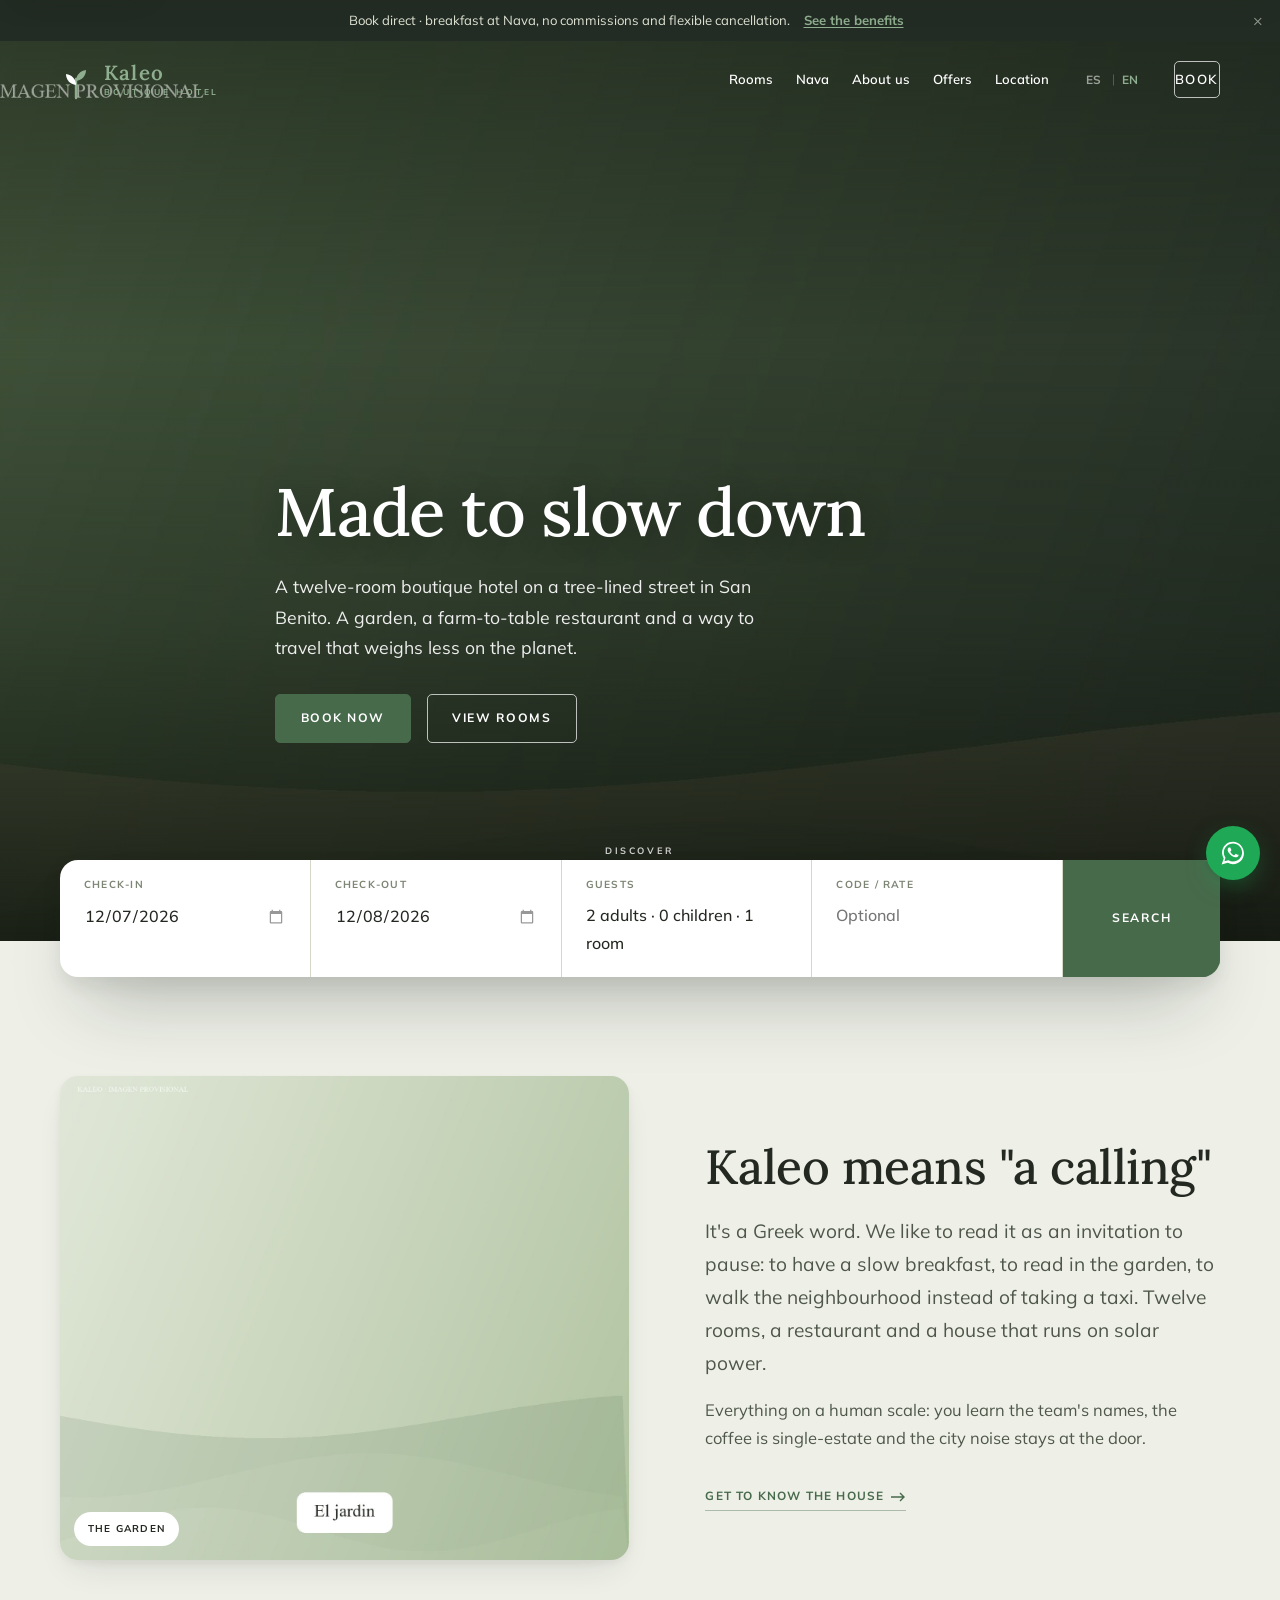
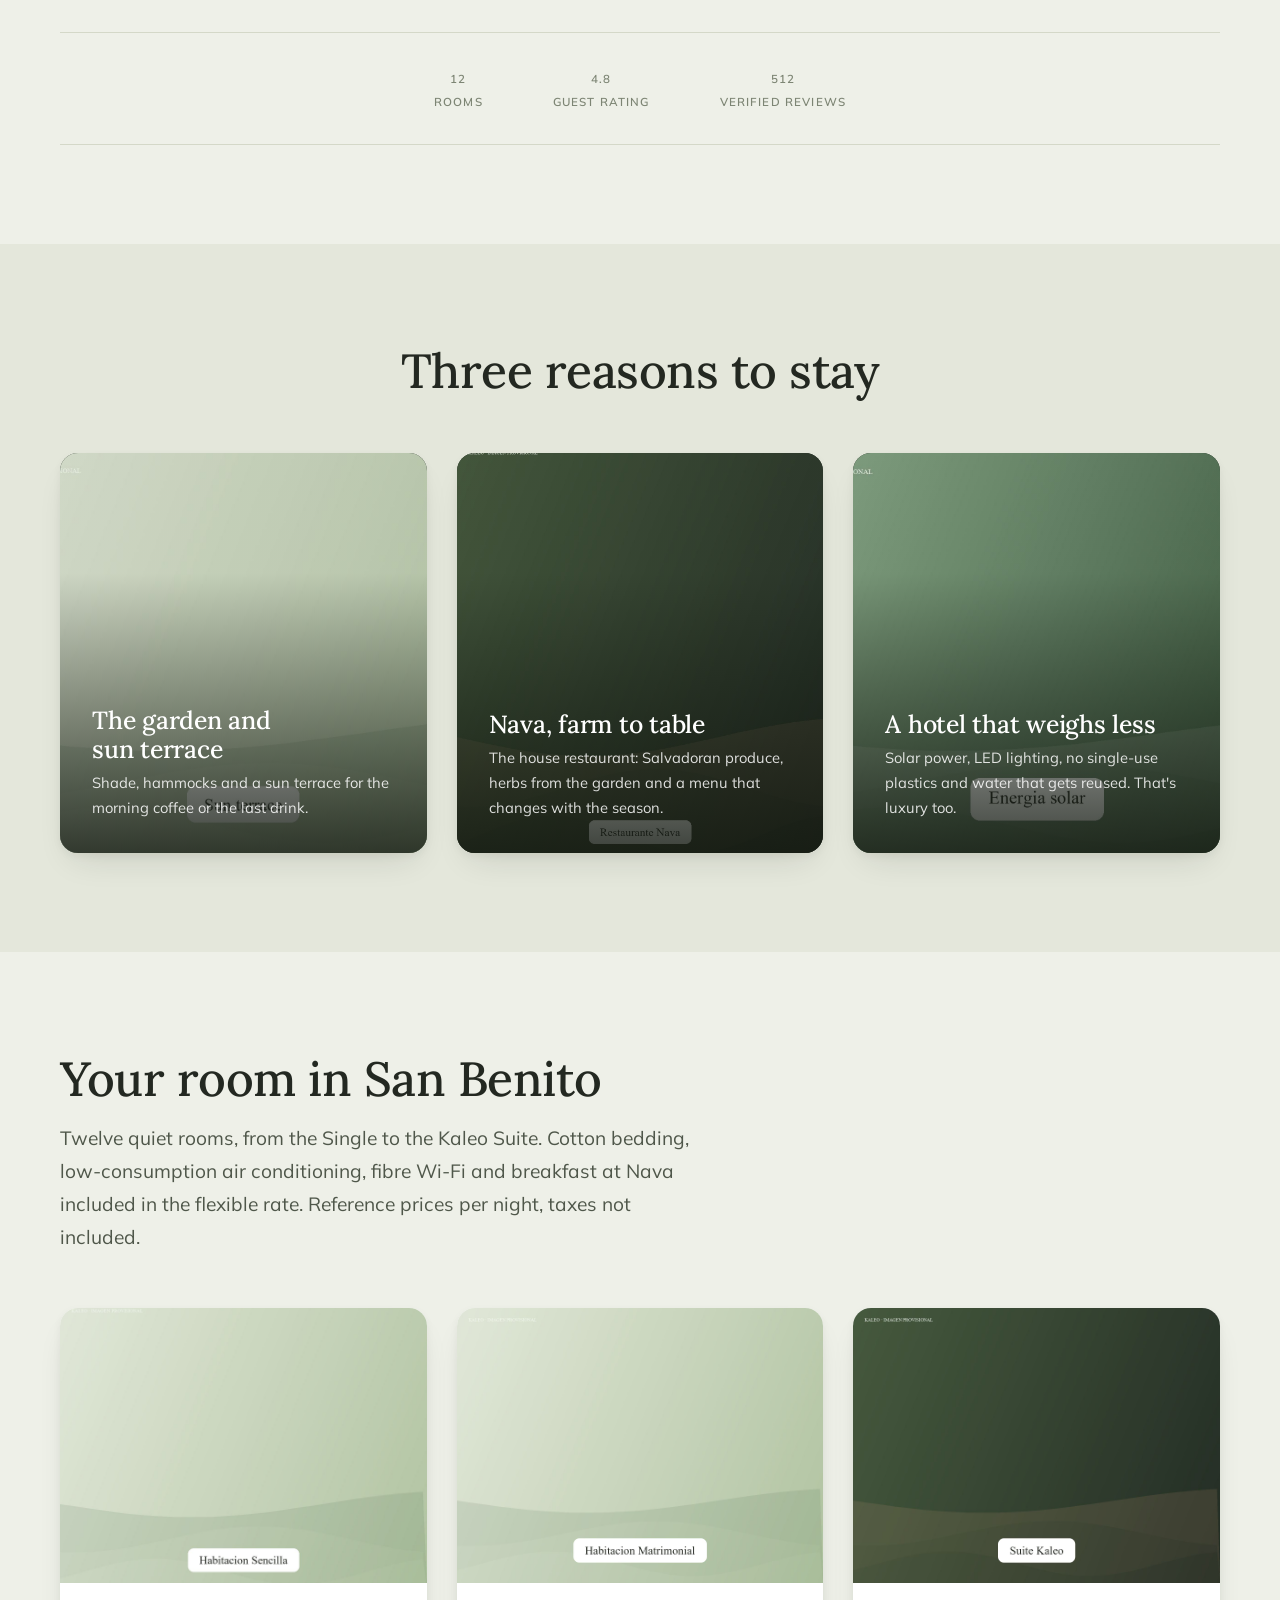
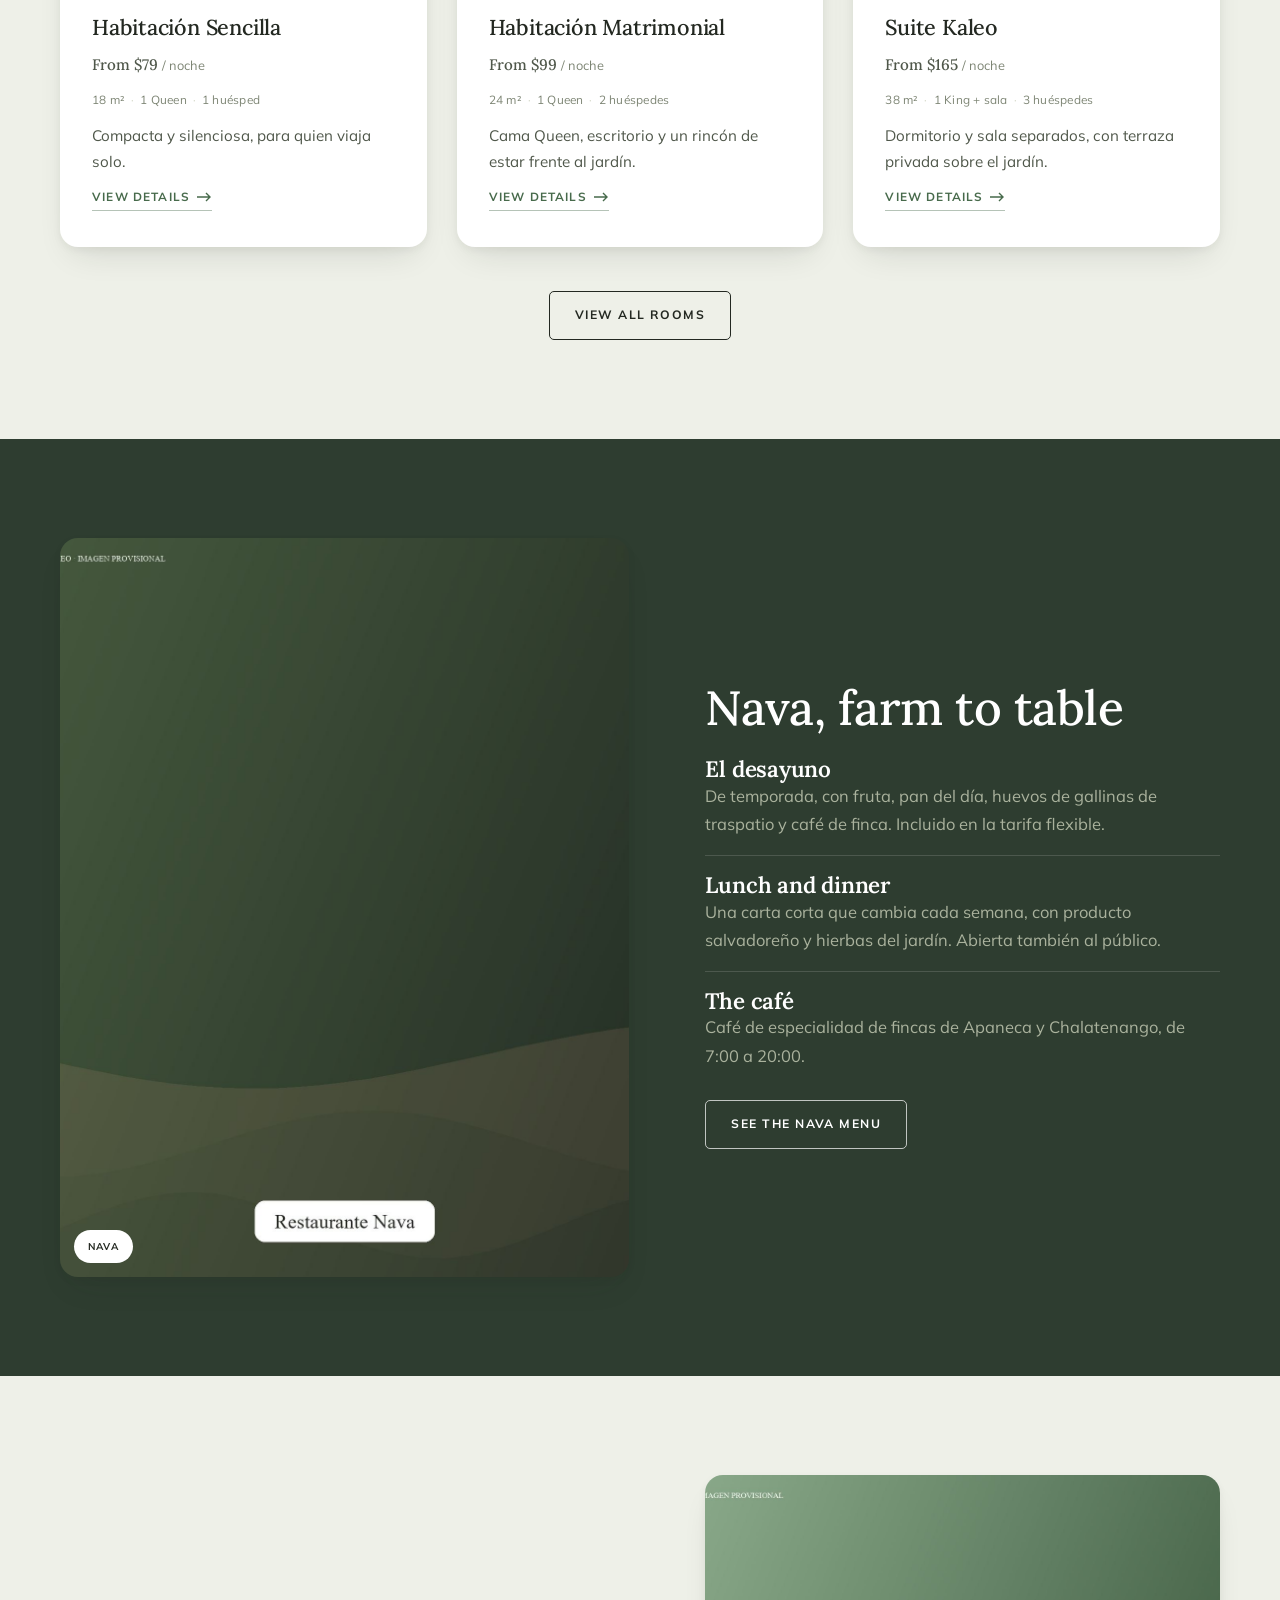
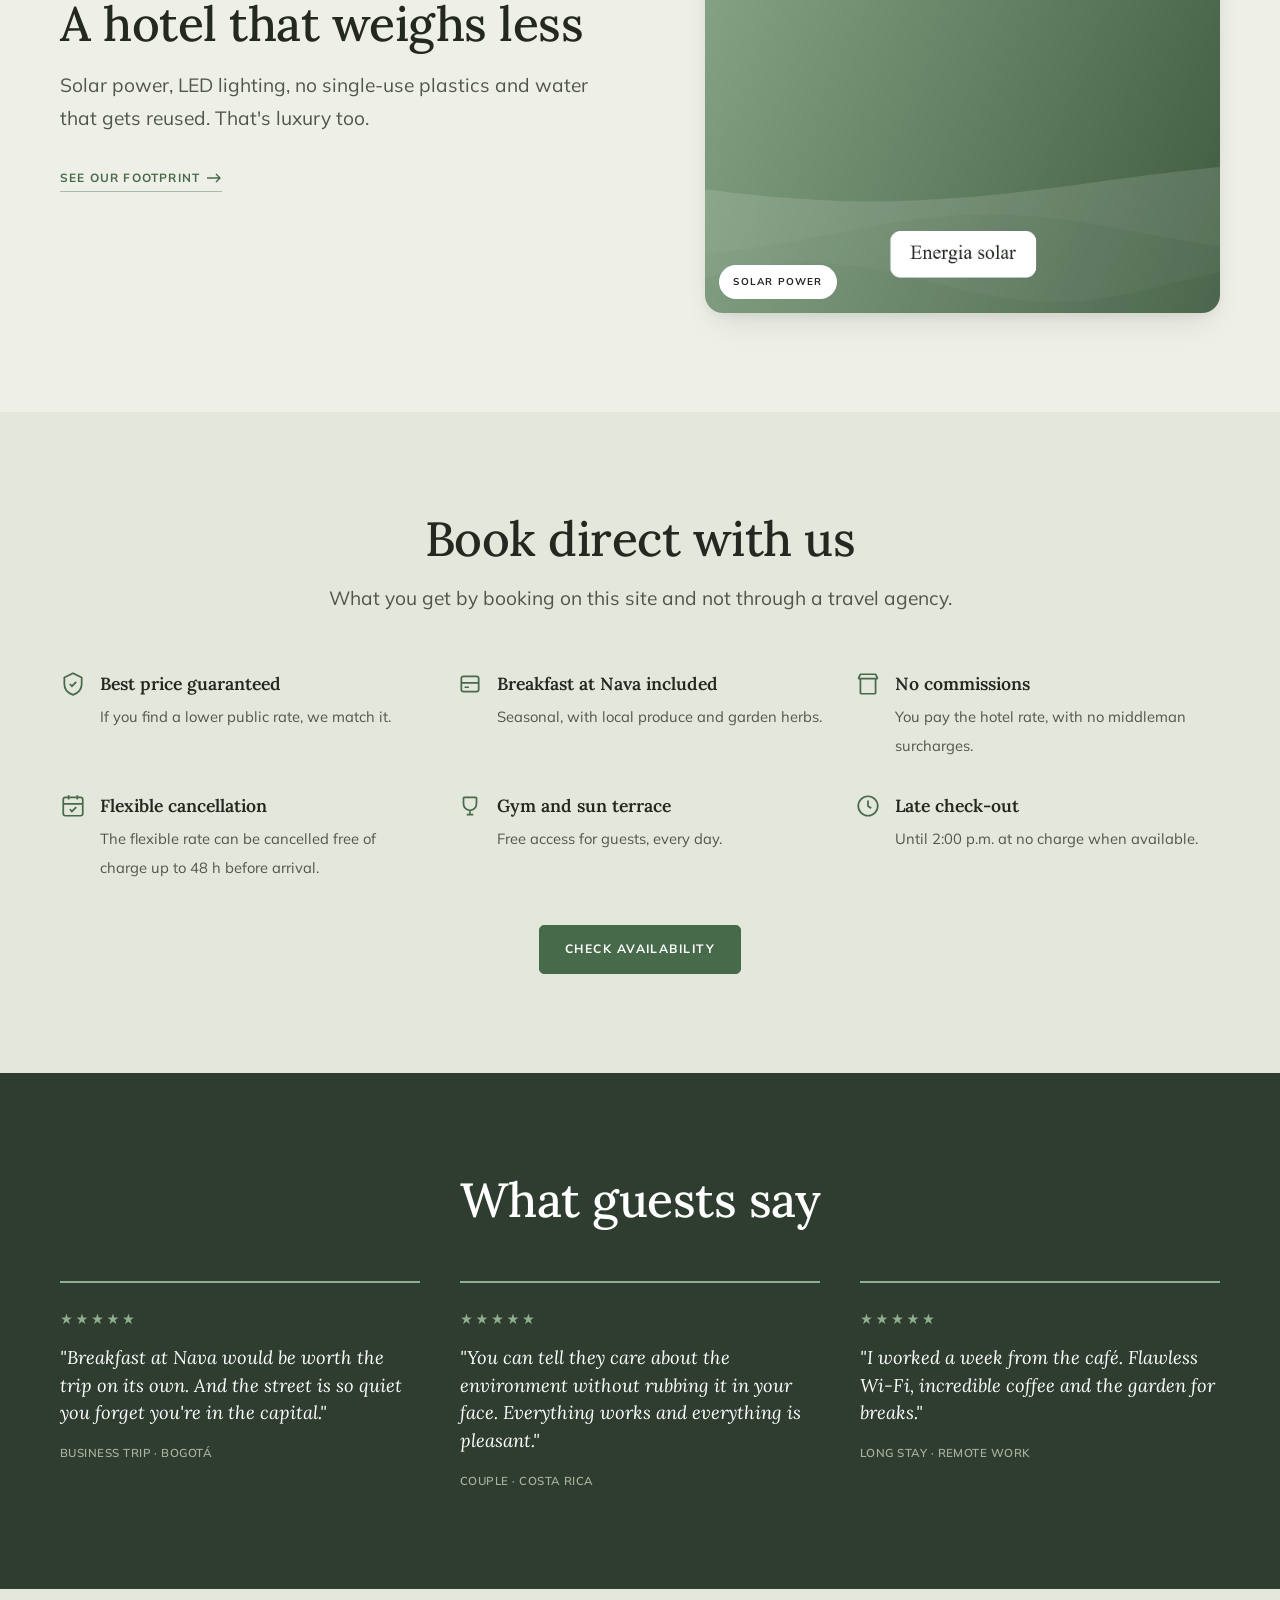
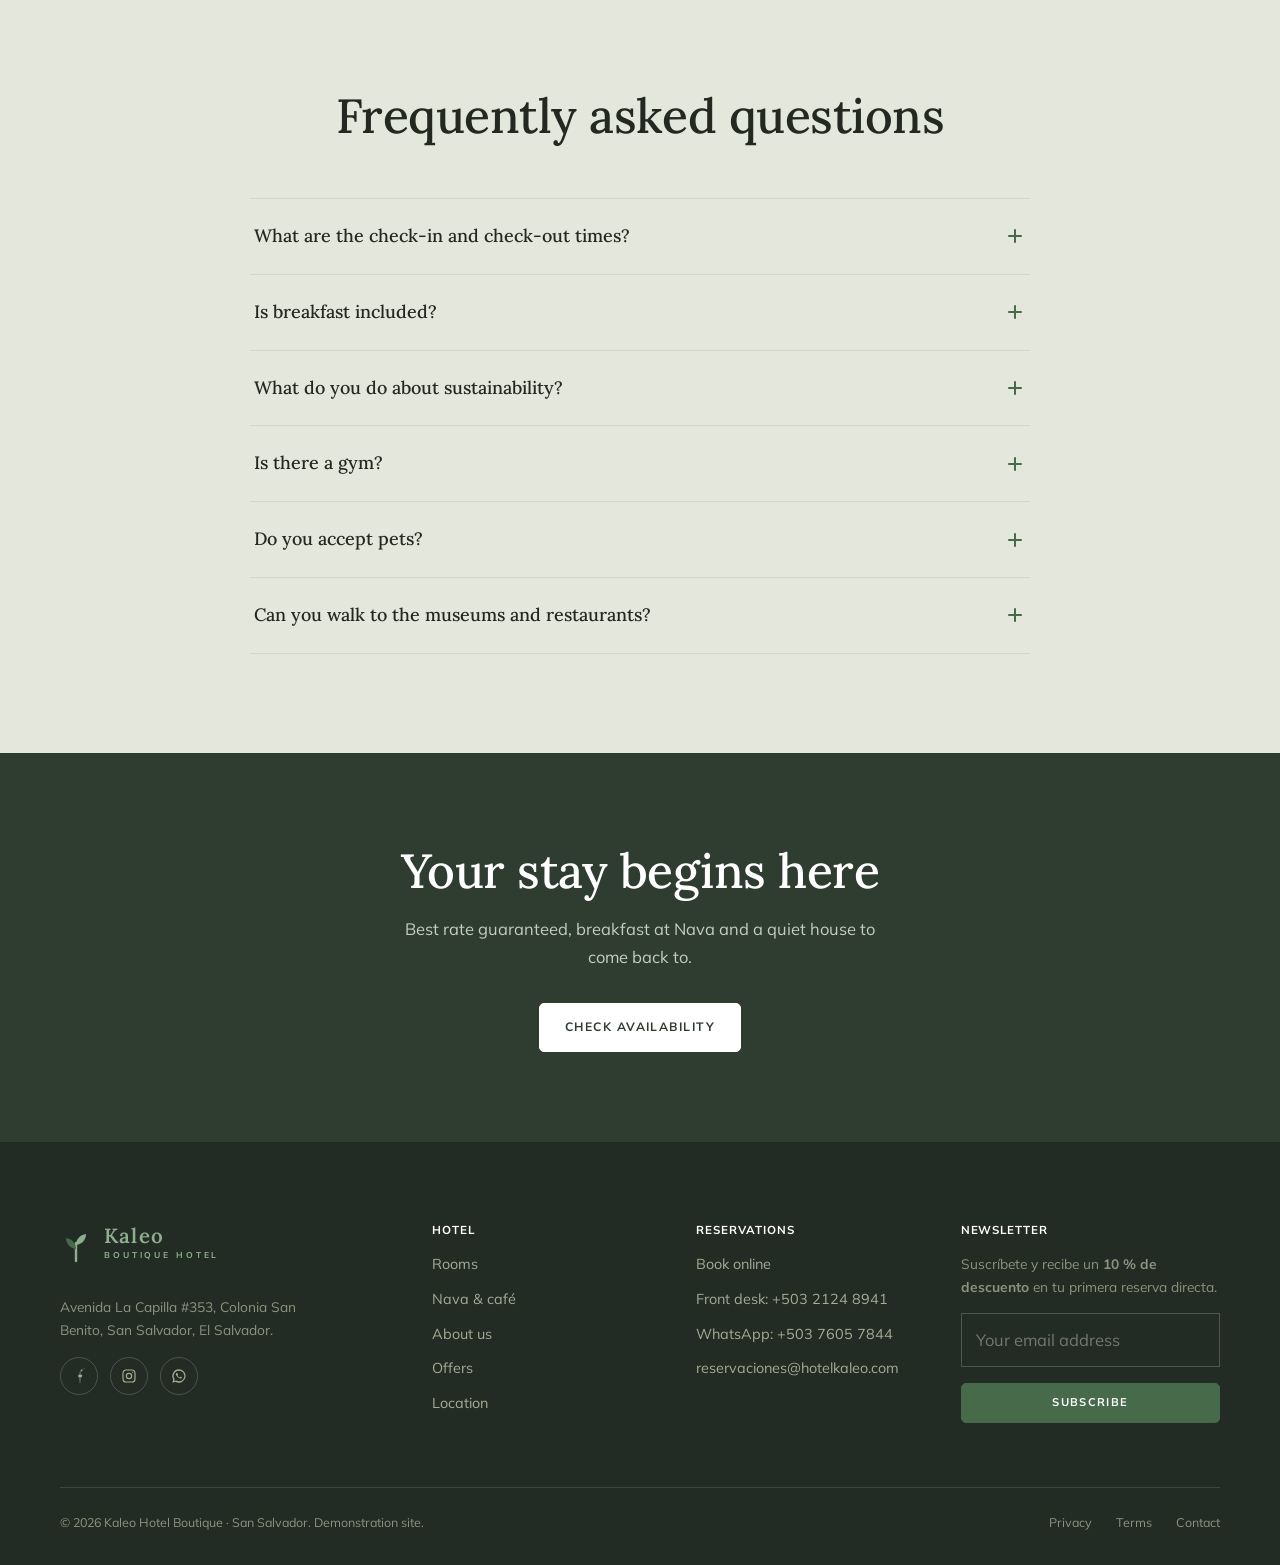
==== index.html @ 0caf8bd9 "Kaleo: sitio boutique inicial (ES/EN, motor de reservas, PWA, sostenibilidad) Sitio independiente pa" ====
<!DOCTYPE html>
<html lang="es">
<head>
<meta charset="UTF-8">
<meta name="viewport" content="width=device-width, initial-scale=1">
<title>Kaleo Hotel Boutique · San Salvador · Hecho para bajar el ritmo</title>
<meta name="description" content="Hotel boutique de doce habitaciones en Colonia San Benito, San Salvador. Jardín, restaurante Nava de la huerta a la mesa, energía solar y ubicación a pasos de los museos y la Zona Rosa. Reserva directa con la mejor tarifa.">
<meta name="theme-color" content="#476a4b">
<link rel="icon" href="favicon.svg" type="image/svg+xml">
<link rel="apple-touch-icon" href="assets/img/icons/icon-192.png">
<link rel="manifest" href="manifest.json">
<meta property="og:title" content="Kaleo Hotel Boutique · San Salvador">
<meta property="og:description" content="Hecho para bajar el ritmo. Doce habitaciones en San Benito, jardín y restaurante de la huerta a la mesa.">
<meta property="og:type" content="website">
<meta property="og:image" content="assets/img/hotel/hero.jpg">
<link rel="preconnect" href="https://fonts.googleapis.com">
<link rel="preconnect" href="https://fonts.gstatic.com" crossorigin>
<link href="https://fonts.googleapis.com/css2?family=Lora:ital,wght@0,400;0,500;0,600;1,400;1,500&family=Mulish:wght@400;500;600;700&display=swap" rel="stylesheet">
<link rel="stylesheet" href="assets/css/styles.css">
<script type="application/ld+json">
{
  "@context": "https://schema.org",
  "@type": "Hotel",
  "name": "Kaleo Hotel Boutique",
  "description": "Hotel boutique de 12 habitaciones con jardín y restaurante de la huerta a la mesa, en Colonia San Benito, San Salvador.",
  "starRating": { "@type": "Rating", "ratingValue": "3" },
  "aggregateRating": { "@type": "AggregateRating", "ratingValue": "4.8", "reviewCount": "512" },
  "address": {
    "@type": "PostalAddress",
    "streetAddress": "Avenida La Capilla #353, Colonia San Benito",
    "addressLocality": "San Salvador",
    "addressCountry": "SV"
  },
  "geo": { "@type": "GeoCoordinates", "latitude": 13.69285, "longitude": -89.23861 },
  "telephone": "+503-2124-8941",
  "image": "assets/img/hotel/hero.jpg",
  "priceRange": "$$",
  "amenityFeature": [
    { "@type": "LocationFeatureSpecification", "name": "Restaurante de la huerta a la mesa (Nava)", "value": true },
    { "@type": "LocationFeatureSpecification", "name": "Jardín", "value": true },
    { "@type": "LocationFeatureSpecification", "name": "Energía solar", "value": true },
    { "@type": "LocationFeatureSpecification", "name": "Gimnasio", "value": true },
    { "@type": "LocationFeatureSpecification", "name": "Wi-Fi de fibra gratis", "value": true }
  ],
  "checkinTime": "15:00",
  "checkoutTime": "12:00"
}
</script>
<script type="application/ld+json">
{
  "@context": "https://schema.org",
  "@type": "FAQPage",
  "mainEntity": [
    { "@type": "Question", "name": "¿A qué hora es el check-in y el check-out?", "acceptedAnswer": { "@type": "Answer", "text": "Check-in desde las 3:00 p. m. y check-out hasta las 12:00 m. d. Si llegas antes, guardamos tu equipaje y puedes usar el jardín y la cafetería." } },
    { "@type": "Question", "name": "¿El desayuno está incluido?", "acceptedAnswer": { "@type": "Answer", "text": "Sí, en la tarifa flexible y en la mayoría de paquetes. Se sirve en Nava de 6:30 a 10:30, con producto de temporada." } },
    { "@type": "Question", "name": "¿Qué hacen en materia de sostenibilidad?", "acceptedAnswer": { "@type": "Answer", "text": "La casa funciona con energía solar, iluminación LED y sistemas de agua eficientes. No usamos plásticos de un solo uso y compramos a productores locales." } },
    { "@type": "Question", "name": "¿Hay gimnasio?", "acceptedAnswer": { "@type": "Answer", "text": "Sí, un gimnasio pequeño con equipo cardiovascular y de fuerza, abierto para huéspedes. También hay una sun terrace y clases de yoga bajo reserva." } },
    { "@type": "Question", "name": "¿Aceptan mascotas?", "acceptedAnswer": { "@type": "Answer", "text": "Aceptamos perros de hasta 12 kg en habitaciones designadas, con aviso previo y un cargo de limpieza." } },
    { "@type": "Question", "name": "¿Se puede llegar caminando a los museos y restaurantes?", "acceptedAnswer": { "@type": "Answer", "text": "Sí. El Museo de Arte (MARTE) y el MUNA están a menos de 10 minutos a pie, y la Zona Rosa con sus restaurantes, a 5." } }
  ]
}
</script>
<noscript><style>.reveal,.reveal-img{opacity:1!important;transform:none!important;clip-path:none!important}</style></noscript>
</head>
<body>
<a class="skip" href="#main">Saltar al contenido</a>

<header class="site-header">
  <div class="wrap">
    <a class="brand" href="index.html" aria-label="Kaleo Hotel Boutique — inicio">
      <span class="brand__mark" aria-hidden="true">
        <svg viewBox="0 0 32 40"><path d="M16 38V19" stroke="#8fae8f" stroke-width="2.4" stroke-linecap="round"/><path d="M16 21c0-6 4-10 10-11 0 6-4 10-10 11Z" fill="#8fae8f"/><path d="M16 25c0-6-4-10-10-11 0 6 4 10 10 11Z" fill="#ffffff"/></svg>
      </span>
      <span class="brand__word"><b>Kaleo</b><span>Hotel Boutique</span></span>
    </a>
    <button class="burger" aria-label="Abrir menú" aria-expanded="false" aria-controls="nav"><span></span><span></span><span></span></button>
    <nav class="nav" id="nav">
      <a href="habitaciones.html">Habitaciones</a>
      <a href="nava.html">Nava</a>
      <a href="nosotros.html">Nosotros</a>
      <a href="ofertas.html">Ofertas</a>
      <a href="ubicacion.html">Ubicación</a>
      <a class="btn btn--ghost-light nav__cta" href="reservar.html">Reservar</a>
    </nav>
  </div>
</header>

<main id="main">

<!-- ===== HERO ===== -->
<section class="hero">
  <div class="hero__media">
    <img src="assets/img/hotel/hero.jpg" alt="Jardín de Kaleo con hamacas entre los árboles" data-parallax="0.12" fetchpriority="high">
  </div>
  <div class="wrap hero__inner">
    <h1 class="h-xl">Hecho para bajar el ritmo</h1>
    <p>Un hotel boutique de doce habitaciones en una calle arbolada de San Benito. Jardín, restaurante de la huerta a la mesa y una forma de viajar que pesa menos sobre el planeta.</p>
    <div style="margin-top:32px;display:flex;gap:16px;flex-wrap:wrap">
      <a class="btn btn--primary" href="reservar.html">Reservar ahora</a>
      <a class="btn btn--ghost-light" href="habitaciones.html">Ver habitaciones</a>
    </div>
  </div>
  <div class="hero__scroll" aria-hidden="true"><span>Descubre</span><i></i></div>
</section>

<!-- ===== BARRA DE RESERVA ===== -->
<div class="wrap bookbar-wrap">
  <form class="bookbar" id="bookbar" aria-label="Buscar disponibilidad">
    <div class="bookbar__field">
      <label for="bb-checkin">Entrada</label>
      <input type="date" id="bb-checkin" name="checkin" required>
    </div>
    <div class="bookbar__field">
      <label for="bb-checkout">Salida</label>
      <input type="date" id="bb-checkout" name="checkout" required>
    </div>
    <div class="bookbar__field bookbar__guests" id="bb-guests" tabindex="0" role="button" aria-haspopup="true" aria-expanded="false">
      <label>Huéspedes</label>
      <span class="stepper-display" id="bb-guests-display">2 adultos · 0 niños · 1 habitación</span>
      <div class="guests-pop" id="guests-pop">
        <div class="guests-row"><span>Adultos</span><span class="stepper"><button type="button" data-step="adults:down" aria-label="menos adultos">−</button><span id="val-adults">2</span><button type="button" data-step="adults:up" aria-label="más adultos">+</button></span></div>
        <div class="guests-row"><span>Niños</span><span class="stepper"><button type="button" data-step="children:down" aria-label="menos niños">−</button><span id="val-children">0</span><button type="button" data-step="children:up" aria-label="más niños">+</button></span></div>
        <div class="guests-row"><span>Habitaciones</span><span class="stepper"><button type="button" data-step="rooms:down" aria-label="menos habitaciones">−</button><span id="val-rooms">1</span><button type="button" data-step="rooms:up" aria-label="más habitaciones">+</button></span></div>
      </div>
    </div>
    <div class="bookbar__field">
      <label for="bb-promo">Código / Tarifa</label>
      <input type="text" id="bb-promo" name="promo" placeholder="Opcional">
    </div>
    <button class="bookbar__submit" type="submit"><span class="btn btn--primary">Consultar</span></button>
  </form>
</div>

<!-- ===== BIENVENIDA ===== -->
<section class="section">
  <div class="wrap split">
    <div class="split__media reveal-img">
      <img src="assets/img/hotel/garden.jpg" alt="Jardín interior de Kaleo con vegetación densa y una hamaca">
      <span class="tag">El jardín</span>
    </div>
    <div class="split__body reveal">
      <h2 class="h-lg" style="margin:14px 0 20px">Kaleo quiere decir "una llamada"</h2>
      <p class="lede">Es una palabra griega. Nos gusta entenderla como una invitación a parar: a desayunar sin prisa, a leer en el jardín, a caminar el barrio en lugar de tomar un taxi. Doce habitaciones, un restaurante y una casa que funciona con energía solar.</p>
      <p style="margin-top:16px;color:var(--ink-2)">Todo a escala humana: te aprendes los nombres del equipo, el café es de finca y el ruido de la ciudad se queda en la puerta.</p>
      <div style="margin-top:28px"><a class="link-arrow" href="nosotros.html">Conoce la casa <svg width="16" height="10" viewBox="0 0 16 10" fill="none"><path d="M1 5h13M10 1l4 4-4 4" stroke="currentColor" stroke-width="1.4"/></svg></a></div>
    </div>
  </div>

  <div class="wrap" style="margin-top:clamp(48px,8vh,90px)">
    <div class="stats reveal">
      <div class="stat"><b><span class="count" data-count="12">0</span></b><span>Habitaciones</span></div>
      <div class="stat"><b><span class="count" data-count="4.8" data-decimals="1">0</span></b><span>Calificación de huéspedes</span></div>
      <div class="stat"><b><span class="count" data-count="512">0</span></b><span>Reseñas verificadas</span></div>
    </div>
  </div>
</section>

<!-- ===== TRES RAZONES ===== -->
<section class="section section--sand">
  <div class="wrap">
    <div class="section-head center">
      <h2 class="h-lg">Tres razones para quedarte</h2>
    </div>
    <div class="grid grid--3">
      <a class="feature reveal" style="--i:0" href="nosotros.html">
        <img src="assets/img/hotel/terrace.jpg" alt="Sun terrace de Kaleo con tumbonas al sol">
        <div><h3>El jardín y la sun terrace</h3><p>Sombra, hamacas y una terraza al sol para el café de la mañana o la última copa.</p></div>
      </a>
      <a class="feature reveal" style="--i:1" href="nava.html">
        <img src="assets/img/hotel/nava.jpg" alt="Plato de temporada del restaurante Nava">
        <div><h3>Nava, de la huerta a la mesa</h3><p>El restaurante de la casa: producto salvadoreño, hierbas del jardín y una carta que cambia con la temporada.</p></div>
      </a>
      <a class="feature reveal" style="--i:2" href="nosotros.html">
        <img src="assets/img/hotel/solar.jpg" alt="Paneles solares en la azotea del hotel">
        <div><h3>Un hotel que pesa menos</h3><p>Energía solar, luz LED, sin plásticos de un solo uso y agua que se aprovecha. El lujo también es eso.</p></div>
      </a>
    </div>
  </div>
</section>

<!-- ===== HABITACIONES (preview) ===== -->
<section class="section">
  <div class="wrap">
    <div class="section-head">
      <h2 class="h-lg">Tu habitación en San Benito</h2>
      <p class="lede">Doce habitaciones tranquilas, de la Sencilla a la Suite Kaleo. Ropa de cama de algodón, aire acondicionado de bajo consumo, Wi-Fi de fibra y desayuno en Nava incluido en la tarifa flexible. Precios de referencia por noche, sin impuestos.</p>
    </div>
    <div class="grid grid--3">
      <article class="card reveal" style="--i:0">
        <div class="card__media"><img src="assets/img/hotel/room-single.jpg" alt="Habitación Sencilla con cama Queen" loading="lazy"></div>
        <div class="card__body">
          <h3>Habitación Sencilla</h3>
          <p class="card__price"><span>Desde</span> $79 <small>/ noche</small></p>
          <div class="card__meta"><span>18 m²</span><span>1 Queen</span><span>1 huésped</span></div>
          <p>Compacta y silenciosa, para quien viaja solo.</p>
          <a class="link-arrow" href="habitaciones.html#sencilla">Ver detalle <svg width="16" height="10" viewBox="0 0 16 10" fill="none"><path d="M1 5h13M10 1l4 4-4 4" stroke="currentColor" stroke-width="1.4"/></svg></a>
        </div>
      </article>
      <article class="card reveal" style="--i:1">
        <div class="card__media"><img src="assets/img/hotel/room-matrimonial.jpg" alt="Habitación Matrimonial con cama Queen y rincón de estar" loading="lazy"></div>
        <div class="card__body">
          <h3>Habitación Matrimonial</h3>
          <p class="card__price"><span>Desde</span> $99 <small>/ noche</small></p>
          <div class="card__meta"><span>24 m²</span><span>1 Queen</span><span>2 huéspedes</span></div>
          <p>Cama Queen, escritorio y un rincón de estar frente al jardín.</p>
          <a class="link-arrow" href="habitaciones.html#matrimonial">Ver detalle <svg width="16" height="10" viewBox="0 0 16 10" fill="none"><path d="M1 5h13M10 1l4 4-4 4" stroke="currentColor" stroke-width="1.4"/></svg></a>
        </div>
      </article>
      <article class="card reveal" style="--i:2">
        <div class="card__media"><img src="assets/img/hotel/suite.jpg" alt="Suite Kaleo con sala de estar y terraza privada" loading="lazy"></div>
        <div class="card__body">
          <h3>Suite Kaleo</h3>
          <p class="card__price"><span>Desde</span> $165 <small>/ noche</small></p>
          <div class="card__meta"><span>38 m²</span><span>1 King + sala</span><span>3 huéspedes</span></div>
          <p>Dormitorio y sala separados, con terraza privada sobre el jardín.</p>
          <a class="link-arrow" href="habitaciones.html#suite">Ver detalle <svg width="16" height="10" viewBox="0 0 16 10" fill="none"><path d="M1 5h13M10 1l4 4-4 4" stroke="currentColor" stroke-width="1.4"/></svg></a>
        </div>
      </article>
    </div>
    <div class="center" style="margin-top:44px"><a class="btn btn--ghost" href="habitaciones.html">Ver todas las habitaciones</a></div>
  </div>
</section>

<!-- ===== NAVA ===== -->
<section class="section section--dark">
  <div class="wrap">
    <div class="split">
      <div class="split__media split__media--tall reveal-img">
        <img src="assets/img/hotel/nava.jpg" alt="Comedor del restaurante Nava abierto al jardín">
        <span class="tag">Nava</span>
      </div>
      <div class="split__body reveal">
        <h2 class="h-lg" style="margin:14px 0 20px">Nava, de la huerta a la mesa</h2>
        <div class="stack">
          <div>
            <h3 class="h-sm">El desayuno</h3>
            <p class="muted">De temporada, con fruta, pan del día, huevos de gallinas de traspatio y café de finca. Incluido en la tarifa flexible.</p>
          </div>
          <hr class="rule" style="background:rgba(255,255,255,.14)">
          <div>
            <h3 class="h-sm">Almuerzo y cena</h3>
            <p class="muted">Una carta corta que cambia cada semana, con producto salvadoreño y hierbas del jardín. Abierta también al público.</p>
          </div>
          <hr class="rule" style="background:rgba(255,255,255,.14)">
          <div>
            <h3 class="h-sm">La cafetería</h3>
            <p class="muted">Café de especialidad de fincas de Apaneca y Chalatenango, de 7:00 a 20:00.</p>
          </div>
        </div>
        <div style="margin-top:30px"><a class="btn btn--ghost-light" href="nava.html">Ver la carta de Nava</a></div>
      </div>
    </div>
  </div>
</section>

<!-- ===== SOSTENIBILIDAD ===== -->
<section class="section">
  <div class="wrap split split--reverse">
    <div class="split__media reveal-img">
      <img src="assets/img/hotel/solar.jpg" alt="Paneles solares y plantas en la azotea de Kaleo">
      <span class="tag">Energía solar</span>
    </div>
    <div class="split__body reveal">
      <h2 class="h-lg" style="margin-bottom:18px">Un hotel que pesa menos</h2>
      <p class="lede">Energía solar, luz LED, sin plásticos de un solo uso y agua que se aprovecha. El lujo también es eso.</p>
      <div style="margin-top:26px"><a class="link-arrow" href="nosotros.html">Conoce nuestra huella <svg width="16" height="10" viewBox="0 0 16 10" fill="none"><path d="M1 5h13M10 1l4 4-4 4" stroke="currentColor" stroke-width="1.4"/></svg></a></div>
    </div>
  </div>
</section>

<!-- ===== RESERVA DIRECTA ===== -->
<section class="section section--sand">
  <div class="wrap">
    <div class="section-head center">
      <h2 class="h-lg">Reserva directo con nosotros</h2>
      <p class="lede">Lo que obtienes al reservar en este sitio y no en una agencia de viajes.</p>
    </div>
    <div class="perks-grid reveal">
      <div class="perk"><svg viewBox="0 0 24 24" fill="none" stroke="currentColor" stroke-width="1.6"><path d="M12 2 4 6v6c0 5 3.4 8.5 8 10 4.6-1.5 8-5 8-10V6l-8-4z"/><path d="m9 12 2 2 4-4"/></svg><div><b>Mejor precio garantizado</b><span>Si encuentras una tarifa pública más baja, la igualamos.</span></div></div>
      <div class="perk"><svg viewBox="0 0 24 24" fill="none" stroke="currentColor" stroke-width="1.6"><path d="M4 11h16M7 15h4M6 19h12a2 2 0 0 0 2-2V7a2 2 0 0 0-2-2H6a2 2 0 0 0-2 2v10a2 2 0 0 0 2 2z"/></svg><div><b>Desayuno en Nava incluido</b><span>De temporada, con producto local y hierbas del jardín.</span></div></div>
      <div class="perk"><svg viewBox="0 0 24 24" fill="none" stroke="currentColor" stroke-width="1.6"><path d="M3 7h18M3 7l2-4h14l2 4M5 7v13a1 1 0 0 0 1 1h12a1 1 0 0 0 1-1V7"/></svg><div><b>Sin comisiones</b><span>Pagas la tarifa del hotel, sin recargos de intermediarios.</span></div></div>
      <div class="perk"><svg viewBox="0 0 24 24" fill="none" stroke="currentColor" stroke-width="1.6"><rect x="3" y="4" width="18" height="17" rx="2"/><path d="M8 2v4M16 2v4M3 10h18M9 15l2 2 4-4"/></svg><div><b>Cancelación flexible</b><span>La tarifa flexible se cancela sin cargo hasta 48&nbsp;h antes de llegar.</span></div></div>
      <div class="perk"><svg viewBox="0 0 24 24" fill="none" stroke="currentColor" stroke-width="1.6"><path d="M6 4h12M6 4v6a6 6 0 0 0 12 0V4M9 20h6M12 16v4"/></svg><div><b>Gimnasio y sun terrace</b><span>Acceso libre para huéspedes, todos los días.</span></div></div>
      <div class="perk"><svg viewBox="0 0 24 24" fill="none" stroke="currentColor" stroke-width="1.6"><circle cx="12" cy="12" r="9"/><path d="M12 7v5l3 2"/></svg><div><b>Salida tardía</b><span>Hasta las 14:00 sin costo cuando hay disponibilidad.</span></div></div>
    </div>
    <div class="center" style="margin-top:44px"><a class="btn btn--primary" href="reservar.html">Comprobar disponibilidad</a></div>
  </div>
</section>

<!-- ===== RESEÑAS ===== -->
<section class="section section--dark">
  <div class="wrap">
    <div class="section-head center">
      <h2 class="h-lg">Lo que dicen los huéspedes</h2>
    </div>
    <div class="reviews">
      <blockquote class="review reveal" style="--i:0">
        <div class="stars">★★★★★</div>
        <p>"El desayuno en Nava valdría el viaje solo. Y la calle es tan tranquila que olvidas que estás en la capital."</p>
        <cite>Viaje de trabajo · Bogotá</cite>
      </blockquote>
      <blockquote class="review reveal" style="--i:1">
        <div class="stars">★★★★★</div>
        <p>"Se nota el cuidado por lo ambiental sin que te lo restrieguen. Todo funciona y todo es agradable."</p>
        <cite>Pareja · Costa Rica</cite>
      </blockquote>
      <blockquote class="review reveal" style="--i:2">
        <div class="stars">★★★★★</div>
        <p>"Trabajé una semana desde la cafetería. Wi-Fi impecable, café increíble y el jardín para las pausas."</p>
        <cite>Estancia larga · trabajo remoto</cite>
      </blockquote>
    </div>
  </div>
</section>

<!-- ===== FAQ ===== -->
<section class="section section--sand">
  <div class="wrap">
    <div class="section-head center">
      <h2 class="h-lg">Preguntas frecuentes</h2>
    </div>
    <div class="faq">
      <div class="faq__item"><button class="faq__q" type="button">¿A qué hora es el check-in y el check-out?<i></i></button><div class="faq__a"><p>Check-in desde las 3:00 p.&nbsp;m. y check-out hasta las 12:00 m.&nbsp;d. Si llegas antes, guardamos tu equipaje y puedes usar el jardín y la cafetería.</p></div></div>
      <div class="faq__item"><button class="faq__q" type="button">¿El desayuno está incluido?<i></i></button><div class="faq__a"><p>Sí, en la tarifa flexible y en la mayoría de paquetes. Se sirve en Nava de 6:30 a 10:30, con producto de temporada.</p></div></div>
      <div class="faq__item"><button class="faq__q" type="button">¿Qué hacen en materia de sostenibilidad?<i></i></button><div class="faq__a"><p>La casa funciona con energía solar, iluminación LED y sistemas de agua eficientes. No usamos plásticos de un solo uso y las amenidades de baño son rellenables. Compramos a productores locales.</p></div></div>
      <div class="faq__item"><button class="faq__q" type="button">¿Hay gimnasio?<i></i></button><div class="faq__a"><p>Sí, un gimnasio pequeño con equipo cardiovascular y de fuerza, abierto para huéspedes. También hay una sun terrace y clases de yoga bajo reserva.</p></div></div>
      <div class="faq__item"><button class="faq__q" type="button">¿Aceptan mascotas?<i></i></button><div class="faq__a"><p>Aceptamos perros de hasta 12&nbsp;kg en habitaciones designadas, con aviso previo y un cargo de limpieza.</p></div></div>
      <div class="faq__item"><button class="faq__q" type="button">¿Se puede llegar caminando a los museos y restaurantes?<i></i></button><div class="faq__a"><p>Sí. El Museo de Arte (MARTE) y el MUNA están a menos de 10 minutos a pie, y la Zona Rosa con sus restaurantes, a 5.</p></div></div>
    </div>
  </div>
</section>

<!-- ===== CTA ===== -->
<section class="cta-strip">
  <div class="wrap--narrow">
    <h2 class="h-lg">Tu estancia empieza aquí</h2>
    <p>Mejor tarifa garantizada, desayuno en Nava y una casa tranquila a la que volver.</p>
    <a class="btn btn--primary" href="reservar.html">Comprobar disponibilidad</a>
  </div>
</section>

</main>

<footer class="site-footer" data-footer></footer>
<div class="mobile-book"><a class="btn btn--primary" href="reservar.html">Reservar ahora</a></div>

<script src="assets/js/data.js"></script>
<script src="assets/js/partials.js"></script>
<script src="assets/js/main.js"></script>
<script src="assets/js/i18n.js"></script>
</body>
</html>
---- assets/css/styles.css ----
/* ============================================================
   Kaleo Hotel Boutique — San Salvador
   Sistema de diseño propio. Vanilla CSS, sin frameworks.

   Identidad: "kaleo" = una llamada a bajar el ritmo. Papel
   verde-piedra bajo tarjetas blancas y limpias; verde salvia
   para la acción, verde bosque para lo profundo, terracota
   tenue para el detalle. Mucho aire. Una sola sombra.
   ============================================================ */

:root {
  /* --- neutros: la página es verde-piedra; las tarjetas son blancas --- */
  --bg: #eef0e8;            /* fondo de página — MÁS oscuro que las tarjetas */
  --bg-2: #e4e7db;          /* franja alterna, un paso más profunda */
  --surface: #ffffff;       /* tarjetas, barras, elementos elevados */
  --surface-2: #f4f5ee;     /* superficie sutil dentro de zonas blancas */
  --ink: #232821;           /* títulos y cuerpo */
  --ink-2: #4f574a;         /* texto secundario sobre claro (AA) */
  --ink-3: #7d8574;         /* metadatos, apoyos */
  --hairline: #d4d8c8;      /* separadores de 1px */

  /* --- acentos: verde de acción, verde profundo, terracota de detalle --- */
  --sage: #476a4b;          /* acción principal, enlaces sobre claro (AA) */
  --sage-deep: #375439;     /* hover de la acción */
  --sage-soft: #8fae8f;     /* salvia clara sobre fondo bosque */
  --forest: #2e3d30;        /* secciones profundas */
  --forest-deep: #232c24;   /* pies de página, fondos oscuros */
  --terra: #a86a44;         /* detalle terracota sobre claro (precios, viñetas) */
  --terra-on-dark: #d7a67c; /* terracota sobre bosque */

  /* --- profundidad: una sombra, con desplazamiento y difuminado --- */
  --shadow-1: 0 1px 3px rgba(30, 38, 28, .05);
  --shadow-2: 0 3px 8px rgba(30, 38, 28, .05), 0 16px 34px -14px rgba(30, 38, 28, .16);
  --shadow-3: 0 8px 20px rgba(22, 30, 20, .09), 0 44px 74px -26px rgba(22, 30, 20, .28);

  /* --- radios (Kaleo respira: esquinas más suaves) --- */
  --r-sm: 5px;
  --r: 10px;
  --r-lg: 18px;
  --r-pill: 999px;

  /* --- escala de espacio única --- */
  --s-1: 4px;  --s-2: 8px;  --s-3: 12px; --s-4: 16px; --s-5: 24px;
  --s-6: 32px; --s-7: 48px; --s-8: 64px; --s-9: 96px; --s-10: 128px;

  /* --- tipografía --- */
  --font-display: "Lora", Georgia, "Times New Roman", serif;
  --font-body: "Mulish", "Helvetica Neue", Arial, system-ui, sans-serif;

  --wrap: 1180px;
  --wrap-narrow: 860px;
  --gutter: clamp(20px, 5vw, 60px);
  --header-h: 78px;

  --ease: cubic-bezier(.22, .61, .36, 1);
  --ease-out: cubic-bezier(.16, 1, .3, 1);

  /* alias de compatibilidad para JS compartido (partials.js / booking.js) */
  --ink-soft: var(--ink-2);
  --line: var(--hairline);
  --gold: var(--sage);
  --gold-dark: var(--sage-deep);
  --gold-soft: var(--terra-on-dark);
  --gold-on-dark: var(--terra-on-dark);
  --emerald: var(--forest);
  --emerald-deep: var(--forest-deep);
}

/* ---------- Reset ---------- */
*, *::before, *::after { box-sizing: border-box; }
* { margin: 0; }
html { -webkit-text-size-adjust: 100%; scroll-padding-top: 100px; }
@media (prefers-reduced-motion: reduce) {
  html { scroll-behavior: auto; }
  *, *::before, *::after {
    animation-duration: .001ms !important;
    animation-iteration-count: 1 !important;
    transition-duration: .001ms !important;
  }
}

body {
  font-family: var(--font-body);
  color: var(--ink);
  background: var(--bg);
  line-height: 1.72;
  font-size: 16.5px;
  -webkit-font-smoothing: antialiased;
  text-rendering: optimizeLegibility;
  overflow-x: hidden;
}

img, picture, svg, video { display: block; max-width: 100%; }
img { height: auto; }
a { color: inherit; text-decoration: none; }
button { font: inherit; color: inherit; cursor: pointer; background: none; border: 0; }
input, select, textarea { font: inherit; color: inherit; }
ul { list-style: none; padding: 0; }

/* superficies de navegador tematizadas */
::selection { background: color-mix(in srgb, var(--sage) 22%, transparent); color: var(--ink); }
:focus-visible { outline: 2px solid var(--sage); outline-offset: 3px; border-radius: 2px; }
html { scrollbar-color: var(--sage) var(--bg); }
::-webkit-scrollbar { width: 12px; height: 12px; }
::-webkit-scrollbar-track { background: var(--bg); }
::-webkit-scrollbar-thumb { background: color-mix(in srgb, var(--sage) 45%, var(--bg)); border: 3px solid var(--bg); border-radius: var(--r-pill); }
::-webkit-scrollbar-thumb:hover { background: var(--sage); }

/* ---------- Tipografía ---------- */
h1, h2, h3, h4 {
  font-family: var(--font-display);
  font-weight: 500;
  line-height: 1.16;
  letter-spacing: -0.01em;
  color: var(--ink);
  text-wrap: balance;
}
.h-xl  { font-size: clamp(2.5rem, 5.8vw, 4.2rem); letter-spacing: -0.018em; line-height: 1.08; }
.h-lg  { font-size: clamp(1.95rem, 4.1vw, 3rem); }
.h-md  { font-size: clamp(1.55rem, 2.9vw, 2.1rem); }
.h-sm  { font-size: clamp(1.18rem, 2vw, 1.4rem); font-weight: 600; }

.lede {
  font-size: clamp(1.05rem, 1.5vw, 1.2rem);
  color: var(--ink-2);
  line-height: 1.72;
  max-width: 60ch;
}
.lede a { color: var(--sage); text-decoration: underline; text-underline-offset: 3px; text-decoration-thickness: 1px; }
.lede a:hover { color: var(--ink); }

.muted { color: var(--ink-3); }

/* ---------- Layout ---------- */
.wrap { width: min(100% - 2 * var(--gutter), var(--wrap)); margin-inline: auto; }
.wrap--narrow { width: min(100% - 2 * var(--gutter), var(--wrap-narrow)); margin-inline: auto; }

.section { padding: clamp(64px, 11vh, 132px) 0; position: relative; }
.section--tight { padding: clamp(44px, 7vh, 84px) 0; }

.section--paper { background: var(--surface); }
.section--sand  { background: var(--bg-2); }
.section--dark {
  background: var(--forest); color: #cfd6c8;
}
.section--dark h1, .section--dark h2,
.section--dark h3, .section--dark h4 { color: #fff; }
.section--dark .lede { color: #c6cebd; }
.section--dark .lede a { color: var(--terra-on-dark); }
.section--dark .lede a:hover { color: #fff; }
.section--dark .muted { color: #aab29d; }

.stack > * + * { margin-top: var(--s-4); }
ul.stack > li { position: relative; padding-left: 22px; color: var(--ink-2); }
ul.stack > li::before {
  content: ""; position: absolute; left: 0; top: 10px;
  width: 7px; height: 7px; border-radius: 0 50% 50% 50%; background: var(--sage);
}
.section--dark ul.stack > li { color: #c6cebd; }
.section--dark ul.stack > li::before { background: var(--sage-soft); }
.center { text-align: center; }

.section-head { max-width: 640px; margin-bottom: clamp(40px, 6vh, 64px); }
.section-head.center { margin-inline: auto; }
.section-head h2 { margin-bottom: var(--s-4); }
.section-head .lede { margin-top: var(--s-3); }

.rule { height: 1px; background: var(--hairline); border: 0; }
.leafbar { width: 44px; height: 2px; border: 0; background: var(--sage); }
.leafbar.center { margin-inline: auto; }

/* ---------- Botones ---------- */
.btn {
  --btn-bg: var(--sage);
  --btn-fg: #fff;
  --btn-bd: var(--sage);
  position: relative;
  display: inline-flex; align-items: center; justify-content: center; gap: .55em;
  padding: 1.05em 2.05em;
  background: var(--btn-bg); color: var(--btn-fg);
  font-family: var(--font-body);
  font-size: .76rem; font-weight: 700;
  letter-spacing: .12em; text-transform: uppercase;
  border: 1px solid var(--btn-bd);
  border-radius: var(--r-sm);
  overflow: hidden;
  transition: transform .28s var(--ease), background .28s var(--ease),
              color .28s var(--ease), border-color .28s var(--ease), box-shadow .28s var(--ease);
}
.btn::after {
  content: ""; position: absolute; inset: 0;
  background: linear-gradient(110deg, transparent 32%, rgba(255,255,255,.2) 50%, transparent 68%);
  transform: translateX(-120%);
  transition: transform .6s var(--ease);
}
.btn:hover { transform: translateY(-2px); box-shadow: var(--shadow-2); }
.btn:hover::after { transform: translateX(120%); }
.btn:active { transform: translateY(0) scale(.985); transition-duration: .08s; }

.btn--primary { --btn-bg: var(--sage); --btn-fg: #fff; --btn-bd: var(--sage); }
.btn--primary:hover { --btn-bg: var(--sage-deep); --btn-bd: var(--sage-deep); }

.section--dark .btn--primary,
.cta-strip .btn--primary {
  --btn-bg: #fff; --btn-fg: var(--forest); --btn-bd: #fff;
}
.section--dark .btn--primary:hover,
.cta-strip .btn--primary:hover { --btn-bg: #eef0e8; --btn-bd: #eef0e8; }
.section--dark .btn--ghost,
.cta-strip .btn--ghost { --btn-fg: #fff; --btn-bd: rgba(255,255,255,.6); }
.section--dark .btn--ghost:hover,
.cta-strip .btn--ghost:hover { --btn-bg: #fff; --btn-fg: var(--forest); --btn-bd: #fff; }

.btn--ghost { --btn-bg: transparent; --btn-fg: var(--ink); --btn-bd: var(--ink); }
.btn--ghost:hover { --btn-bg: var(--ink); --btn-fg: #fff; }

.btn--ghost-light { --btn-bg: transparent; --btn-fg: #fff; --btn-bd: rgba(255,255,255,.7); }
.btn--ghost-light:hover { --btn-bg: #fff; --btn-fg: var(--ink); --btn-bd: #fff; }

.btn--block { display: flex; width: 100%; }
.btn--sm { padding: .82em 1.35em; font-size: .7rem; }

.link-arrow {
  display: inline-flex; align-items: center; gap: .5em;
  font-family: var(--font-body);
  text-transform: uppercase; letter-spacing: .1em;
  font-size: .74rem; font-weight: 700;
  color: var(--sage);
  padding-bottom: 3px;
  border-bottom: 1px solid color-mix(in srgb, var(--sage) 40%, transparent);
  transition: gap .28s var(--ease), color .28s var(--ease), border-color .28s var(--ease);
}
.link-arrow svg { transition: transform .28s var(--ease); }
.link-arrow:hover { gap: .82em; color: var(--ink); border-color: var(--ink); }
.link-arrow:hover svg { transform: translateX(3px); }
.section--dark .link-arrow { color: var(--terra-on-dark); border-color: color-mix(in srgb, var(--terra-on-dark) 40%, transparent); }
.section--dark .link-arrow:hover { color: #fff; border-color: #fff; }

/* ---------- Marca ---------- */
.brand { display: inline-flex; align-items: center; gap: 12px; }
.brand__mark { width: 32px; height: 40px; flex: none; display: grid; place-items: center; }
.brand__mark svg { width: 100%; height: 100%; }
.brand__word { display: flex; flex-direction: column; line-height: 1; }
.brand__word b {
  font-family: var(--font-display); font-weight: 600;
  font-size: 1.28rem; letter-spacing: .06em;
}
.brand__word span {
  font-family: var(--font-body); font-size: .53rem;
  letter-spacing: .34em; font-weight: 700; text-transform: uppercase;
  color: var(--sage); margin-top: 5px;
}
.site-header a.brand span { color: var(--sage-soft); }
.site-header.is-solid a.brand span,
.site-header--inner a.brand span { color: var(--sage); }

/* ---------- Header ---------- */
.site-header {
  position: sticky; top: 0; z-index: 100;
  height: var(--header-h);
  display: flex; align-items: center;
  transition: background .35s var(--ease), box-shadow .35s var(--ease);
}
.site-header .wrap { display: flex; align-items: center; justify-content: space-between; gap: 24px; }
.site-header a.brand { color: #fff; }
.site-header.is-solid,
.site-header--inner {
  background: color-mix(in srgb, var(--bg) 84%, #fff);
  box-shadow: 0 1px 0 var(--hairline);
}
.site-header.is-solid a.brand,
.site-header.is-solid .nav > a,
.site-header--inner a.brand,
.site-header--inner .nav > a { color: var(--ink); }
.site-header.is-solid .nav__cta.btn--ghost-light,
.site-header--inner .nav__cta.btn--ghost-light { --btn-fg: var(--ink); --btn-bd: var(--ink); }
.site-header.is-solid .burger span,
.site-header--inner .burger span { background: var(--ink); }

.nav { display: flex; align-items: center; gap: clamp(14px, 1.8vw, 26px); }
.nav > a {
  font-family: var(--font-body);
  font-size: .82rem; font-weight: 600;
  color: #fff;
  position: relative; padding: 6px 0;
  transition: color .3s var(--ease);
}
.nav > a::after {
  content: ""; position: absolute; left: 0; bottom: 0;
  width: 100%; height: 1px; background: currentColor;
  transform: scaleX(0); transform-origin: right;
  transition: transform .32s var(--ease);
}
.nav > a:hover::after,
.nav > a[aria-current="page"]::after { transform: scaleX(1); transform-origin: left; }
.nav > a[aria-current="page"] { color: var(--sage-soft); }
.site-header.is-solid .nav > a[aria-current="page"],
.site-header--inner .nav > a[aria-current="page"] { color: var(--sage); }
.nav__cta { margin-left: 4px; }

/* Selector de idioma */
.lang {
  display: inline-flex; align-items: center; gap: 2px;
  margin-left: 6px; color: #fff;
}
.site-header.is-solid .lang,
.site-header--inner .lang { color: var(--ink); }
.lang button {
  font-family: var(--font-body);
  font-size: .74rem; font-weight: 700; letter-spacing: .04em;
  color: currentColor; opacity: .55;
  padding: 6px 8px; line-height: 1; position: relative;
  transition: opacity .25s var(--ease), color .25s var(--ease);
}
.lang button + button { margin-left: 2px; }
.lang button + button::before {
  content: ""; position: absolute; left: -1px; top: 50%; transform: translateY(-50%);
  width: 1px; height: 11px; background: currentColor; opacity: .4;
}
.lang button:hover { opacity: 1; }
.lang button[aria-current="true"] { opacity: 1; color: var(--sage-soft); }
.site-header.is-solid .lang button[aria-current="true"],
.site-header--inner .lang button[aria-current="true"] { color: var(--sage); }

.burger { display: none; width: 28px; height: 18px; position: relative; z-index: 120; }
.burger span {
  position: absolute; left: 0; width: 100%; height: 2px; background: #fff;
  transition: transform .32s var(--ease), opacity .2s var(--ease);
}
.burger span:nth-child(1) { top: 0; }
.burger span:nth-child(2) { top: 8px; }
.burger span:nth-child(3) { top: 16px; }
body.nav-open .burger span:nth-child(1) { transform: translateY(8px) rotate(45deg); }
body.nav-open .burger span:nth-child(2) { opacity: 0; }
body.nav-open .burger span:nth-child(3) { transform: translateY(-8px) rotate(-45deg); }

@media (max-width: 1040px) {
  .burger { display: block; }
  .nav {
    position: fixed; inset: 0; z-index: 110;
    flex-direction: column; justify-content: center; gap: 24px;
    background: var(--forest);
    transform: translateX(100%);
    transition: transform .45s var(--ease-out);
  }
  body.nav-open .nav { transform: translateX(0); }
  .nav > a { color: #fff !important; font-size: 1.05rem; }
  .nav__cta { margin-top: 8px; }
  .lang { margin: 4px 0 0; color: #fff; }
  .lang button { font-size: .85rem; opacity: .7; }
  .lang button[aria-current="true"] { color: var(--sage-soft); }
}

.skip {
  position: absolute; left: 12px; top: -60px; z-index: 200;
  background: #fff; color: var(--ink); padding: 10px 16px; border-radius: 4px;
  box-shadow: var(--shadow-2); transition: top .2s;
}
.skip:focus { top: 12px; }

/* ---------- Hero ---------- */
.hero {
  position: relative; min-height: 100vh; isolation: isolate;
  margin-top: calc(-1 * var(--header-h));
  display: flex; align-items: flex-end;
  color: #fff; overflow: hidden; background: var(--forest-deep);
  padding: calc(var(--header-h) + 40px) 0 clamp(140px, 22vh, 210px);
}
.hero__media { position: absolute; inset: 0; z-index: 0; overflow: hidden; }
.hero__media img { width: 100%; height: 112%; object-fit: cover; object-position: center 45%; }
.hero::after {
  content: ""; position: absolute; inset: 0; z-index: 1;
  background: linear-gradient(180deg, rgba(20,26,18,.44) 0%, rgba(20,26,18,.05) 34%, rgba(20,26,18,.3) 64%, rgba(15,20,13,.82) 100%);
}
.hero__inner { max-width: 730px; position: relative; z-index: 2; }
.hero h1 { color: #fff; margin: 0 0 var(--s-5); text-shadow: 0 2px 30px rgba(0,0,0,.28); }
.hero p { color: rgba(255,255,255,.92); max-width: 46ch; font-size: 1.1rem; }
.hero__scroll {
  position: absolute; left: 50%; bottom: 30px; transform: translateX(-50%);
  display: flex; flex-direction: column; align-items: center; gap: 10px;
  font-family: var(--font-body); font-size: .58rem; letter-spacing: .28em;
  font-weight: 700; text-transform: uppercase; color: rgba(255,255,255,.78);
  z-index: 2;
}
.hero__scroll i {
  width: 1px; height: 42px;
  background: linear-gradient(rgba(255,255,255,.75), transparent);
  animation: scrollpulse 2.4s var(--ease) infinite; transform-origin: top;
}
@keyframes scrollpulse {
  0% { transform: scaleY(0); opacity: 0; }
  45% { transform: scaleY(1); opacity: 1; }
  100% { transform: scaleY(1); opacity: 0; }
}

.pagehero {
  position: relative; min-height: 44vh; display: flex; align-items: flex-end;
  color: #fff; overflow: hidden; isolation: isolate;
  padding: calc(var(--header-h) + 44px) 0 clamp(38px, 7vh, 60px);
  margin-top: calc(-1 * var(--header-h));
  background: var(--forest-deep);
}
.pagehero__media { position: absolute; inset: 0; z-index: 0; overflow: hidden; }
.pagehero__media img { width: 100%; height: 108%; object-fit: cover; }
.pagehero::after {
  content: ""; position: absolute; inset: 0; z-index: 1;
  background: linear-gradient(180deg, rgba(18,24,16,.3) 0%, rgba(18,24,16,.08) 44%, rgba(14,19,12,.8) 100%);
}
.pagehero .wrap { position: relative; z-index: 2; }
.pagehero h1 { color: #fff; text-shadow: 0 2px 26px rgba(0,0,0,.3); }
.pagehero .crumbs { margin-top: var(--s-4); }

.crumbs {
  font-family: var(--font-body); font-size: .76rem;
  letter-spacing: .03em; color: rgba(255,255,255,.7);
  display: flex; gap: 8px; flex-wrap: wrap; align-items: center;
}
.crumbs a:hover { color: #fff; }
.crumbs span { color: var(--sage-soft); }

/* ---------- Barra de reserva ---------- */
.bookbar-wrap { position: relative; z-index: 40; margin-top: clamp(-96px, -9vh, -62px); }
.bookbar {
  background: var(--surface);
  border-radius: var(--r-lg);
  box-shadow: var(--shadow-3);
  display: grid;
  grid-template-columns: repeat(4, 1fr) auto;
  align-items: stretch;
  overflow: hidden;
}
.bookbar__field {
  display: flex; flex-direction: column; gap: 5px;
  padding: var(--s-4) var(--s-5);
  border-right: 1px solid var(--hairline);
  transition: background .25s var(--ease);
  position: relative;
}
.bookbar__field label {
  font-family: var(--font-body);
  font-size: .64rem; letter-spacing: .12em; text-transform: uppercase;
  font-weight: 700; color: var(--ink-3);
}
.bookbar__field input,
.bookbar__field .stepper-display {
  border: 0; background: transparent; padding: 4px 0;
  font-size: 1rem; font-weight: 500; color: var(--ink);
  width: 100%; font-family: var(--font-body);
}
.bookbar__field input::-webkit-calendar-picker-indicator { opacity: .4; cursor: pointer; }
.bookbar__field:focus-within { background: var(--surface-2); }
.bookbar__guests { cursor: pointer; }
.bookbar__submit { border: 0; padding: 0; }
.bookbar__submit .btn { height: 100%; border-radius: 0; padding-inline: clamp(24px, 4vw, 48px); }

.guests-pop {
  position: absolute; top: calc(100% + 10px); left: 8px; right: 8px;
  background: var(--surface); box-shadow: var(--shadow-3);
  border: 1px solid var(--hairline); border-radius: var(--r);
  padding: var(--s-2) var(--s-5) var(--s-4);
  z-index: 50; display: none;
}
.guests-pop.open { display: block; }
.guests-row {
  display: flex; align-items: center; justify-content: space-between;
  padding: var(--s-3) 0; border-bottom: 1px solid var(--hairline);
  font-weight: 500;
}
.guests-row:last-child { border-bottom: 0; }
.guests-row .stepper { display: flex; align-items: center; gap: var(--s-4); }
.stepper button {
  width: 32px; height: 32px; border: 1px solid var(--hairline); border-radius: 50%;
  display: grid; place-items: center; font-size: 1.05rem; color: var(--ink);
  transition: border-color .25s, background .25s, color .25s, transform .12s;
}
.stepper button:hover { border-color: var(--sage); background: var(--surface-2); color: var(--sage); }
.stepper button:active { transform: scale(.9); }
.stepper span { min-width: 20px; text-align: center; font-weight: 700; }

@media (max-width: 1040px) {
  .bookbar { grid-template-columns: 1fr 1fr; }
  .bookbar__field:nth-child(2) { border-right: 0; }
  .bookbar__submit { grid-column: 1 / -1; }
  .bookbar__submit .btn { padding-block: 18px; }
}
@media (max-width: 560px) {
  .bookbar { grid-template-columns: 1fr; }
  .bookbar__field { border-right: 0; border-bottom: 1px solid var(--hairline); }
}

/* ---------- Cifras ---------- */
.stats {
  display: flex; flex-wrap: wrap; justify-content: center;
  gap: clamp(28px, 6vw, 70px);
  padding: var(--s-6) 0;
  border-block: 1px solid var(--hairline);
  text-align: center;
}
.stat b {
  display: block; font-family: var(--font-display); font-weight: 500;
  font-size: clamp(2rem, 3.6vw, 2.7rem); line-height: 1; color: var(--ink);
}
.section--dark .stat b { color: #fff; }
.stat span {
  display: block; margin-top: var(--s-2);
  font-family: var(--font-body); font-size: .72rem;
  letter-spacing: .1em; text-transform: uppercase; font-weight: 600; color: var(--ink-3);
}
.section--dark .stat span { color: #aab29d; }

/* ---------- Split ---------- */
.split {
  display: grid; grid-template-columns: 1.05fr .95fr;
  gap: clamp(30px, 6vw, 80px); align-items: center;
}
.split--reverse .split__media { order: 2; }
.split__media { position: relative; border-radius: var(--r-lg); overflow: hidden; box-shadow: var(--shadow-2); }
.split__media img { width: 100%; aspect-ratio: 4 / 3.4; object-fit: cover; }
.split__media--tall img { aspect-ratio: 3 / 3.9; }
.split__media .tag {
  position: absolute; bottom: 14px; left: 14px;
  background: var(--surface); color: var(--ink);
  font-family: var(--font-body); font-size: .62rem;
  letter-spacing: .12em; text-transform: uppercase; font-weight: 700;
  padding: 8px 14px; border-radius: var(--r-pill);
}
@media (max-width: 920px) {
  .split { grid-template-columns: 1fr; }
  .split--reverse .split__media { order: 0; }
}

/* ---------- Rejillas de tarjetas ---------- */
.grid { display: grid; gap: clamp(20px, 3vw, 30px); }
.grid--3 { grid-template-columns: repeat(3, 1fr); }
.grid--2 { grid-template-columns: repeat(2, 1fr); }
.grid--4 { grid-template-columns: repeat(4, 1fr); }
@media (max-width: 980px) { .grid--3, .grid--4 { grid-template-columns: repeat(2, 1fr); } }
@media (max-width: 620px) { .grid--2, .grid--3, .grid--4 { grid-template-columns: 1fr; } }

.card {
  background: var(--surface);
  display: flex; flex-direction: column;
  border-radius: var(--r-lg);
  overflow: hidden;
  box-shadow: var(--shadow-2);
  transition: transform .38s var(--ease), box-shadow .38s var(--ease);
}
.card:hover { transform: translateY(-6px); box-shadow: var(--shadow-3); }
.card__media { position: relative; overflow: hidden; aspect-ratio: 4 / 3; }
.card__media img { width: 100%; height: 100%; object-fit: cover; transition: transform 1s var(--ease-out); }
.card:hover .card__media img { transform: scale(1.04); }
.card__body { padding: var(--s-6) var(--s-6) calc(var(--s-6) + 4px); display: flex; flex-direction: column; gap: var(--s-3); flex: 1; }
.card__body h3 { font-size: 1.35rem; }
.card__price {
  font-family: var(--font-display); font-size: 1.05rem; font-weight: 500; color: var(--terra);
}
.card__price small { font-family: var(--font-body); font-size: .8rem; color: var(--ink-3); font-weight: 400; }
.card__meta {
  font-family: var(--font-body); font-size: .74rem;
  letter-spacing: .02em; color: var(--ink-3);
  display: flex; flex-wrap: wrap; gap: 6px 0;
}
.card__meta span + span::before { content: "·"; margin: 0 .5em; color: var(--hairline); }
.card__body p { color: var(--ink-2); font-size: .95rem; }
.card__body .link-arrow { margin-top: auto; align-self: flex-start; }

.feature {
  position: relative; overflow: hidden; min-height: 400px; isolation: isolate;
  display: flex; align-items: flex-end; color: #fff;
  padding: var(--s-6);
  border-radius: var(--r-lg);
  background: var(--forest-deep);
  transition: transform .38s var(--ease), box-shadow .38s var(--ease);
  box-shadow: var(--shadow-2);
}
.feature:hover { transform: translateY(-6px); box-shadow: var(--shadow-3); }
.feature img { position: absolute; inset: 0; width: 100%; height: 100%; object-fit: cover; z-index: 0; transition: transform 1.1s var(--ease-out); }
.feature::after {
  content: ""; position: absolute; inset: 0; z-index: 1;
  background: linear-gradient(180deg, rgba(18,24,16,.05) 30%, rgba(18,24,16,.82) 100%);
}
.feature > * { position: relative; z-index: 2; }
.feature:hover img { transform: scale(1.05); }
.feature h3 { color: #fff; font-size: 1.55rem; }
.feature p { color: rgba(255,255,255,.85); font-size: .92rem; margin-top: 6px; max-width: 40ch; }

/* ---------- Amenidades ---------- */
.amenities {
  display: grid; grid-template-columns: repeat(2, 1fr);
  gap: 0 clamp(32px, 6vw, 70px);
}
.amenity {
  display: flex; gap: var(--s-4); align-items: flex-start;
  padding: var(--s-5) 0;
  border-bottom: 1px solid var(--hairline);
}
.amenity svg { flex: none; width: 24px; height: 24px; color: var(--sage); margin-top: 2px; }
.amenity b { display: block; font-family: var(--font-display); font-size: 1.1rem; font-weight: 600; margin-bottom: 2px; }
.amenity span { font-size: .9rem; color: var(--ink-2); }
.section--dark .amenity { border-color: rgba(255,255,255,.14); }
.section--dark .amenity svg { color: var(--sage-soft); }
.section--dark .amenity span { color: #c6cebd; }
@media (max-width: 620px) { .amenities { grid-template-columns: 1fr; } }

/* ---------- Galería ---------- */
.gallery-grid { display: grid; grid-template-columns: repeat(4, 1fr); gap: 12px; }
.gallery-grid button { overflow: hidden; aspect-ratio: 1; border-radius: var(--r); }
.gallery-grid img { width: 100%; height: 100%; object-fit: cover; transition: transform .85s var(--ease-out); }
.gallery-grid button:hover img { transform: scale(1.06); }
.gallery-grid .wide { grid-column: span 2; aspect-ratio: 2 / 1; }
.gallery-grid .tall { grid-row: span 2; aspect-ratio: 1 / 2; }
@media (max-width: 900px) {
  .gallery-grid { grid-template-columns: repeat(2, 1fr); }
  .gallery-grid .tall { grid-row: span 1; aspect-ratio: 1; }
}

.lightbox {
  position: fixed; inset: 0; z-index: 200;
  background: rgba(14, 19, 12, .95);
  display: grid; place-items: center;
  opacity: 0; pointer-events: none; transition: opacity .35s var(--ease);
  padding: 5vw;
}
.lightbox.open { opacity: 1; pointer-events: auto; }
.lightbox img { max-width: 100%; max-height: 84vh; border-radius: var(--r); box-shadow: var(--shadow-3); }
.lightbox__close, .lightbox__nav {
  position: absolute; color: #fff; font-size: 1.4rem;
  width: 52px; height: 52px; display: grid; place-items: center;
  border: 1px solid rgba(255,255,255,.3); border-radius: 50%;
  transition: background .25s, border-color .25s;
}
.lightbox__close:hover, .lightbox__nav:hover { background: rgba(255,255,255,.12); border-color: #fff; }
.lightbox__close { top: 4vw; right: 4vw; }
.lightbox__nav { top: 50%; transform: translateY(-50%); }
.lightbox__nav--prev { left: 3vw; }
.lightbox__nav--next { right: 3vw; }
.lightbox__caption {
  position: absolute; bottom: 4vw; left: 0; right: 0; text-align: center;
  color: rgba(255,255,255,.8); font-family: var(--font-body);
  font-size: .74rem; letter-spacing: .08em; text-transform: uppercase;
}
@media (max-width: 640px) {
  .lightbox__nav--prev { left: 2vw; } .lightbox__nav--next { right: 2vw; }
  .lightbox__close { top: 3vw; right: 3vw; }
}

/* ---------- Ofertas ---------- */
.offer {
  display: grid; grid-template-columns: 1.1fr 1fr;
  border-radius: var(--r-lg); overflow: hidden;
  background: var(--surface);
  box-shadow: var(--shadow-2);
  transition: transform .38s var(--ease), box-shadow .38s var(--ease);
}
.offer:hover { transform: translateY(-5px); box-shadow: var(--shadow-3); }
.offer__media { overflow: hidden; }
.offer__media img { width: 100%; height: 100%; min-height: 280px; object-fit: cover; transition: transform .9s var(--ease-out); }
.offer:hover .offer__media img { transform: scale(1.04); }
.offer__body { padding: clamp(28px, 4vw, 44px); display: flex; flex-direction: column; gap: var(--s-4); }
.offer__body h3 { font-size: 1.55rem; }
.offer__perks { display: flex; flex-direction: column; gap: var(--s-2); font-size: .92rem; color: var(--ink-2); }
.offer__perks li { display: flex; gap: 10px; }
.offer__perks li::before { content: ""; flex: none; width: 7px; height: 7px; margin-top: 8px; border-radius: 0 50% 50% 50%; background: var(--sage); }
.offer__foot { margin-top: auto; display: flex; align-items: baseline; gap: var(--s-4); flex-wrap: wrap; padding-top: var(--s-2); }
.offer__price { font-family: var(--font-display); font-size: 1.55rem; font-weight: 500; color: var(--terra); }
.offer__price small { font-family: var(--font-body); font-size: .74rem; color: var(--ink-3); font-weight: 400; }
@media (max-width: 760px) { .offer { grid-template-columns: 1fr; } .offer__media img { min-height: 220px; } }

/* ---------- Reseñas ---------- */
.reviews { display: grid; grid-template-columns: repeat(3, 1fr); gap: clamp(20px, 4vw, 40px); }
.review { padding-top: var(--s-5); border-top: 2px solid var(--sage-soft); }
.review .stars { color: var(--sage-soft); letter-spacing: .18em; margin-bottom: var(--s-3); font-size: .9rem; }
.review p { font-family: var(--font-display); font-size: 1.15rem; font-style: italic; font-weight: 400; line-height: 1.5; color: #fff; }
.review cite { display: block; margin-top: var(--s-4); font-family: var(--font-body); font-size: .72rem; letter-spacing: .04em; text-transform: uppercase; font-weight: 600; color: #aab29d; font-style: normal; }
@media (max-width: 860px) { .reviews { grid-template-columns: 1fr; } }

/* ---------- Formularios ---------- */
.field { display: flex; flex-direction: column; gap: 7px; }
.field label {
  font-family: var(--font-body); font-size: .78rem;
  font-weight: 700; color: var(--ink-2);
}
.section--dark .field label { color: #c6cebd; }
.field input, .field select, .field textarea {
  border: 1px solid var(--hairline); background: var(--surface); padding: 13px 15px;
  border-radius: var(--r-sm); color: var(--ink);
  transition: border-color .25s, box-shadow .25s;
}
.section--dark .field input,
.section--dark .field select,
.section--dark .field textarea {
  background: rgba(255,255,255,.06); border-color: rgba(255,255,255,.24); color: #fff;
}
.section--dark .field input::placeholder,
.section--dark .field textarea::placeholder { color: rgba(255,255,255,.5); }
.field select option { background-color: #fff; color: var(--ink); }
.field input:focus, .field select:focus, .field textarea:focus {
  outline: 0; border-color: var(--sage); box-shadow: 0 0 0 3px color-mix(in srgb, var(--sage) 18%, transparent);
}
.section--dark .field input:focus,
.section--dark .field select:focus,
.section--dark .field textarea:focus { border-color: var(--sage-soft); box-shadow: 0 0 0 3px color-mix(in srgb, var(--sage-soft) 24%, transparent); }
.field textarea { resize: vertical; min-height: 116px; }
.form-grid { display: grid; grid-template-columns: 1fr 1fr; gap: var(--s-5); }
@media (max-width: 620px) { .form-grid { grid-template-columns: 1fr; } }
.form-note { font-size: .84rem; color: var(--ink-3); }
.section--dark .form-note { color: #a3ac95; }

/* ---------- Motor de reservas ---------- */
.wizard { display: grid; grid-template-columns: 1fr 340px; gap: clamp(28px, 4vw, 52px); align-items: start; }
@media (max-width: 940px) { .wizard { grid-template-columns: 1fr; } }

.steps { display: flex; gap: var(--s-2); margin-bottom: var(--s-7); flex-wrap: wrap; }
.steps li {
  display: flex; align-items: center; gap: 9px;
  font-family: var(--font-body); font-size: .7rem;
  letter-spacing: .04em; text-transform: uppercase; font-weight: 600; color: var(--ink-3);
  padding-right: var(--s-2);
}
.steps li i {
  width: 25px; height: 25px; border-radius: 50%; border: 1px solid var(--hairline);
  display: grid; place-items: center; font-style: normal; font-size: .74rem; font-weight: 700;
  transition: background .3s var(--ease), border-color .3s var(--ease), color .3s var(--ease);
}
.steps li.active { color: var(--ink); }
.steps li.active i { background: var(--sage); border-color: var(--sage); color: #fff; }
.steps li.done i { background: var(--forest); border-color: var(--forest); color: #fff; }

.wizard-panel { display: none; }
.wizard-panel.active { display: block; animation: fadeup .45s var(--ease-out); }
@keyframes fadeup { from { opacity: 0; transform: translateY(12px); } to { opacity: 1; transform: none; } }

.rate-room {
  border-radius: var(--r-lg); overflow: hidden;
  margin-bottom: var(--s-5); display: grid; grid-template-columns: 250px 1fr;
  background: var(--surface); box-shadow: var(--shadow-2);
}
.rate-room > img { width: 100%; height: 100%; object-fit: cover; min-height: 220px; }
.rate-room__body { padding: var(--s-6); }
.rate-room__body h3 { font-size: 1.3rem; }
.rate-option {
  display: flex; align-items: center; justify-content: space-between; gap: var(--s-4);
  padding: var(--s-4) 0; border-top: 1px solid var(--hairline);
}
.rate-option:first-of-type { margin-top: var(--s-4); }
.rate-option small { color: var(--ink-3); }
.rate-option .price b { font-family: var(--font-display); font-size: 1.25rem; font-weight: 500; color: var(--terra); }
.rate-option input { accent-color: var(--sage); }
@media (max-width: 640px) { .rate-room { grid-template-columns: 1fr; } .rate-room > img { min-height: 180px; } }

.summary {
  position: sticky; top: 92px;
  border-radius: var(--r-lg);
  background: var(--surface);
  box-shadow: var(--shadow-2);
  overflow: hidden;
}
.summary h3 { padding: var(--s-6) var(--s-6) 0; font-size: 1.25rem; }
.summary__body { padding: var(--s-4) var(--s-6) var(--s-6); display: flex; flex-direction: column; gap: var(--s-3); font-size: .9rem; }
.summary__row { display: flex; justify-content: space-between; gap: var(--s-3); color: var(--ink-2); }
.summary__row.total {
  border-top: 1px solid var(--hairline); padding-top: var(--s-4); margin-top: var(--s-1);
  color: var(--ink); font-family: var(--font-display); font-size: 1.3rem; font-weight: 500;
  align-items: baseline;
}
.summary__row.total b { color: var(--terra); font-weight: 600; }
.addon { display: flex; gap: var(--s-3); padding: var(--s-3) 0; border-top: 1px solid var(--hairline); }
.addon:first-child { border-top: 0; }
.addon input { margin-top: 4px; accent-color: var(--sage); }
.addon b { display: block; font-weight: 700; }
.addon span { font-size: .84rem; color: var(--ink-3); }

.wizard-nav { display: flex; justify-content: space-between; gap: var(--s-4); margin-top: var(--s-7); }

.confirm-box {
  text-align: center; padding: clamp(32px, 6vw, 56px);
  background: var(--surface); border-radius: var(--r-lg); box-shadow: var(--shadow-2);
}
.confirm-box .tick {
  width: 62px; height: 62px; border-radius: 50%; background: var(--sage); color: #fff;
  display: grid; place-items: center; margin: 0 auto var(--s-5); font-size: 1.5rem;
  animation: pop .5s var(--ease-out);
}
@keyframes pop { 0% { transform: scale(0); } 70% { transform: scale(1.12); } 100% { transform: scale(1); } }
.confirm-box .code { font-family: var(--font-display); font-size: 1.9rem; font-weight: 600; letter-spacing: .05em; color: var(--terra); }

/* ---------- Mapa ---------- */
.mapblock {
  display: grid; grid-template-columns: 1fr 1fr;
  border-radius: var(--r-lg); overflow: hidden;
  box-shadow: var(--shadow-2);
}
.mapblock iframe { width: 100%; height: 100%; min-height: 400px; border: 0; filter: grayscale(.16); }
.mapblock__body { padding: clamp(28px, 4vw, 48px); display: flex; flex-direction: column; gap: var(--s-5); background: var(--surface); }
.mapblock__body dl { display: grid; grid-template-columns: auto 1fr; gap: var(--s-3) var(--s-5); font-size: .92rem; }
.mapblock__body dt { font-family: var(--font-body); font-size: .66rem; letter-spacing: .07em; text-transform: uppercase; font-weight: 700; color: var(--ink-3); align-self: start; padding-top: 3px; }
.mapblock__body dd { color: var(--ink-2); }
.mapblock__body dd a { color: var(--sage); text-decoration: underline; text-underline-offset: 3px; }
.mapblock__body dd a:hover { color: var(--ink); }
@media (max-width: 820px) { .mapblock { grid-template-columns: 1fr; } }

/* ---------- Franja CTA ---------- */
.cta-strip {
  background: var(--forest); color: #cfd6c8; text-align: center;
  padding: clamp(56px, 10vh, 104px) 0;
}
.cta-strip h2 { color: #fff; margin-bottom: var(--s-4); }
.cta-strip p { color: #c6cebd; max-width: 50ch; margin: 0 auto var(--s-6); }

/* ---------- Footer ---------- */
.site-footer { background: var(--forest-deep); color: #a3ac95; padding: clamp(54px, 9vh, 88px) 0 32px; }
.site-footer a:hover { color: #fff; }
.footer-grid { display: grid; grid-template-columns: 1.5fr 1fr 1fr 1.2fr; gap: var(--s-7); }
.site-footer .brand { color: #fff; margin-bottom: var(--s-4); }
.site-footer .brand span { color: var(--sage-soft); }
.site-footer h4 { color: #fff; font-family: var(--font-body); font-size: .72rem; letter-spacing: .08em; text-transform: uppercase; margin-bottom: var(--s-4); font-weight: 700; }
.site-footer ul { display: flex; flex-direction: column; gap: 10px; font-size: .9rem; }
.site-footer .muted { font-size: .86rem; line-height: 1.7; color: #8b937d; }
.footer-social { display: flex; gap: 12px; margin-top: var(--s-4); }
.footer-social a { width: 38px; height: 38px; border: 1px solid rgba(255,255,255,.18); border-radius: 50%; display: grid; place-items: center; transition: border-color .25s, background .25s, color .25s; }
.footer-social a:hover { border-color: var(--sage-soft); background: rgba(255,255,255,.05); color: var(--sage-soft); }
.footer-social svg { width: 16px; height: 16px; }
.footer-bottom {
  margin-top: var(--s-8); padding-top: var(--s-5); border-top: 1px solid rgba(255,255,255,.12);
  display: flex; justify-content: space-between; gap: var(--s-5); flex-wrap: wrap;
  font-size: .78rem; color: #8b937d;
}
.footer-bottom nav { display: flex; gap: var(--s-5); flex-wrap: wrap; }
@media (max-width: 900px) { .footer-grid { grid-template-columns: 1fr 1fr; } }
@media (max-width: 560px) { .footer-grid { grid-template-columns: 1fr; } }

/* ---------- Barra móvil de reserva ---------- */
.mobile-book {
  position: fixed; left: 0; right: 0; bottom: 0; z-index: 90;
  display: none; padding: 12px 16px calc(12px + env(safe-area-inset-bottom));
  background: color-mix(in srgb, var(--bg) 92%, #fff);
  box-shadow: 0 -1px 0 var(--hairline);
}
.mobile-book .btn { width: 100%; }
@media (max-width: 1040px) { .mobile-book { display: block; } .site-footer { padding-bottom: 90px; } }

/* ---------- Animación de entrada ---------- */
.reveal { opacity: 0; transform: translateY(20px); transition: opacity .7s var(--ease-out), transform .7s var(--ease-out); transition-delay: calc(var(--i, 0) * 80ms); }
.reveal.is-visible { opacity: 1; transform: none; }
.reveal-img, .reveal-img.is-visible { opacity: 1; clip-path: none; }
.count { font-variant-numeric: tabular-nums; }

/* ============================================================
   Componentes compartidos
   ============================================================ */

.announce {
  background: var(--forest-deep); color: #e2e6d6;
  font-size: .82rem; text-align: center;
  display: flex; align-items: center; justify-content: center; gap: 14px;
  padding: 9px 44px 9px 16px; position: relative;
}
.announce a { color: var(--sage-soft); text-decoration: underline; text-underline-offset: 2px; font-weight: 700; }
.announce a:hover { color: #fff; }
.announce__x {
  position: absolute; right: 8px; top: 50%; transform: translateY(-50%);
  width: 28px; height: 28px; display: grid; place-items: center;
  color: inherit; opacity: .6; font-size: 1rem; border-radius: 50%;
}
.announce__x:hover { opacity: 1; background: rgba(255,255,255,.08); }
body.announce-off .announce { display: none; }

.wa-fab {
  position: fixed; right: 20px; bottom: 20px; z-index: 95;
  width: 54px; height: 54px; border-radius: 50%;
  background: #1fa855; color: #fff;
  display: grid; place-items: center;
  box-shadow: 0 8px 24px -6px rgba(31,168,85,.5), 0 2px 6px rgba(0,0,0,.15);
  transition: transform .3s var(--ease), box-shadow .3s var(--ease);
}
.wa-fab:hover { transform: translateY(-3px) scale(1.04); box-shadow: 0 14px 30px -8px rgba(31,168,85,.6); }
.wa-fab:active { transform: scale(.94); }
.wa-fab svg { width: 28px; height: 28px; }
.wa-fab::after {
  content: attr(data-label); position: absolute; right: 66px; white-space: nowrap;
  background: var(--ink); color: #fff; font-size: .76rem; font-weight: 600;
  padding: 7px 12px; border-radius: var(--r-sm);
  opacity: 0; transform: translateX(6px); pointer-events: none;
  transition: opacity .25s var(--ease), transform .25s var(--ease);
}
.wa-fab:hover::after { opacity: 1; transform: translateX(0); }
@media (max-width: 1040px) {
  .wa-fab { bottom: 78px; width: 50px; height: 50px; }
  .wa-fab::after { display: none; }
}

.stickybar {
  position: fixed; left: 0; right: 0; top: 0; z-index: 120;
  background: var(--surface);
  box-shadow: 0 8px 30px -10px rgba(30,38,28,.26);
  border-bottom: 1px solid var(--hairline);
  transform: translateY(-102%);
  transition: transform .4s var(--ease-out);
}
.stickybar.show { transform: translateY(0); }
.stickybar__in {
  width: min(100% - 2 * var(--gutter), var(--wrap));
  margin-inline: auto;
  display: flex; align-items: center; gap: 18px;
  padding: 10px 0;
}
.stickybar__brand {
  font-family: var(--font-display); font-weight: 600; font-size: 1.05rem;
  color: var(--ink); white-space: nowrap; letter-spacing: .02em;
}
.stickybar form { display: flex; align-items: center; gap: 10px; flex: 1; flex-wrap: wrap; }
.stickybar label { font-size: .6rem; letter-spacing: .08em; text-transform: uppercase; color: var(--ink-3); font-weight: 700; display: block; }
.stickybar .fld { display: flex; flex-direction: column; gap: 2px; }
.stickybar input, .stickybar select {
  border: 1px solid var(--hairline); border-radius: var(--r-sm);
  padding: 7px 9px; font-size: .9rem; background: var(--surface); color: var(--ink);
}
.stickybar .btn { padding: .8em 1.5em; }
@media (max-width: 900px) {
  .stickybar__brand { display: none; }
  .stickybar form { gap: 8px; }
  .stickybar .fld--guests { display: none; }
  .stickybar input { width: 132px; }
}
@media (max-width: 560px) {
  .stickybar .fld { flex: 1; }
  .stickybar input { width: 100%; }
  .stickybar .btn { width: 100%; }
}

.perks-grid {
  display: grid; grid-template-columns: repeat(3, 1fr);
  gap: clamp(20px, 3vw, 32px);
}
@media (max-width: 900px) { .perks-grid { grid-template-columns: repeat(2, 1fr); } }
@media (max-width: 560px) { .perks-grid { grid-template-columns: 1fr; } }
.perk { display: flex; gap: 14px; align-items: flex-start; }
.perk svg { flex: none; width: 26px; height: 26px; color: var(--sage); margin-top: 2px; }
.section--dark .perk svg { color: var(--sage-soft); }
.perk b { display: block; font-family: var(--font-display); font-size: 1.1rem; font-weight: 600; margin-bottom: 3px; }
.perk span { font-size: .92rem; color: var(--ink-2); }
.section--dark .perk span { color: #c2cbb6; }

.trustbar {
  display: flex; flex-wrap: wrap; align-items: flex-start; justify-content: center;
  gap: clamp(20px, 5vw, 56px);
  padding: var(--s-6) 0;
  border-block: 1px solid var(--hairline);
  text-align: center;
}
.trust { display: flex; flex-direction: column; align-items: center; gap: 3px; }
.trust b { font-family: var(--font-display); font-size: 1.5rem; font-weight: 600; color: var(--ink); line-height: 1; }
.trust .stars { color: var(--sage); font-size: .8rem; letter-spacing: .12em; }
.trust span { font-family: var(--font-body); font-size: .64rem; letter-spacing: .1em; text-transform: uppercase; color: var(--ink-3); }

.faq { max-width: 780px; margin-inline: auto; }
.faq__item { border-bottom: 1px solid var(--hairline); }
.faq__item:first-child { border-top: 1px solid var(--hairline); }
.faq__q {
  width: 100%; text-align: left;
  display: flex; align-items: center; justify-content: space-between; gap: 20px;
  padding: 22px 4px;
  font-family: var(--font-display); font-size: 1.12rem; font-weight: 500; color: var(--ink);
}
.faq__q:hover { color: var(--sage-deep); }
.faq__q i { flex: none; width: 22px; height: 22px; position: relative; }
.faq__q i::before, .faq__q i::after {
  content: ""; position: absolute; background: var(--sage); border-radius: 2px;
  top: 50%; left: 50%; transform: translate(-50%,-50%);
}
.faq__q i::before { width: 14px; height: 2px; }
.faq__q i::after { width: 2px; height: 14px; transition: transform .3s var(--ease); }
.faq__item.open .faq__q i::after { transform: translate(-50%,-50%) scaleY(0); }
.faq__a { display: grid; grid-template-rows: 0fr; transition: grid-template-rows .35s var(--ease); }
.faq__item.open .faq__a { grid-template-rows: 1fr; }
.faq__a > * { overflow: hidden; min-height: 0; margin: 0; }
.faq__item.open .faq__a > * { padding: 2px 4px 24px; }
.faq__a p { color: var(--ink-2); font-size: .96rem; }

.compare-wrap { overflow-x: auto; border-radius: var(--r-lg); box-shadow: var(--shadow-2); background: var(--surface); }
.compare { width: 100%; border-collapse: collapse; min-width: 640px; font-size: .92rem; }
.compare th, .compare td { padding: 15px 18px; text-align: left; border-bottom: 1px solid var(--hairline); }
.compare thead th { font-family: var(--font-display); font-size: 1.05rem; font-weight: 600; color: var(--ink); vertical-align: bottom; }
.compare tbody th {
  font-family: var(--font-body); font-size: .64rem; letter-spacing: .08em;
  text-transform: uppercase; font-weight: 700; color: var(--ink-3); white-space: nowrap;
}
.compare td { color: var(--ink-2); }
.compare .from { font-family: var(--font-display); font-size: 1.15rem; color: var(--terra); font-weight: 600; }
.compare tbody tr:hover td, .compare tbody tr:hover th { background: var(--surface-2); }
.compare .yes { color: var(--sage); font-weight: 700; }
.compare .no { color: var(--hairline); }

.ratecal { border: 1px solid var(--hairline); border-radius: var(--r); padding: 16px; background: var(--surface-2); max-width: 340px; }
.ratecal__head { display: flex; align-items: center; justify-content: space-between; margin-bottom: 10px; }
.ratecal__head b { font-family: var(--font-display); font-size: 1.05rem; font-weight: 600; }
.ratecal__nav { width: 30px; height: 30px; border: 1px solid var(--hairline); border-radius: 50%; display: grid; place-items: center; color: var(--ink); transition: border-color .2s, color .2s; }
.ratecal__nav:hover { border-color: var(--sage); color: var(--sage); }
.ratecal__grid { display: grid; grid-template-columns: repeat(7, 1fr); gap: 3px; }
.ratecal__dow { font-size: .56rem; text-transform: uppercase; letter-spacing: .03em; color: var(--ink-3); text-align: center; padding: 4px 0; font-weight: 700; }
.ratecal__day {
  aspect-ratio: 1; border-radius: var(--r-sm); border: 1px solid transparent;
  display: flex; flex-direction: column; align-items: center; justify-content: center; gap: 1px;
  font-size: .82rem; color: var(--ink); background: var(--surface);
  transition: background .2s, border-color .2s;
}
.ratecal__day:hover:not(:disabled) { border-color: var(--sage); }
.ratecal__day:disabled { color: var(--hairline); background: transparent; }
.ratecal__day.sel { background: var(--sage); color: #fff; }
.ratecal__day small { font-size: .56rem; color: var(--terra); font-weight: 700; }
.ratecal__day.sel small { color: #e7d8c6; }
.ratecal__legend { margin-top: 10px; font-size: .66rem; color: var(--ink-3); }

.exp-grid { display: grid; grid-template-columns: repeat(3, 1fr); gap: clamp(18px, 3vw, 28px); }
@media (max-width: 900px) { .exp-grid { grid-template-columns: repeat(2, 1fr); } }
@media (max-width: 560px) { .exp-grid { grid-template-columns: 1fr; } }
.exp {
  background: var(--surface); border-radius: var(--r-lg); overflow: hidden;
  box-shadow: var(--shadow-2); display: flex; flex-direction: column;
  padding: 24px;
  transition: transform .38s var(--ease), box-shadow .38s var(--ease);
}
.exp:hover { transform: translateY(-6px); box-shadow: var(--shadow-3); }
.exp h3 { font-size: 1.25rem; margin: 6px 0 6px; }
.exp__dist { font-family: var(--font-body); font-size: .64rem; letter-spacing: .08em; text-transform: uppercase; font-weight: 700; color: var(--terra); }
.exp p { font-size: .93rem; color: var(--ink-2); }
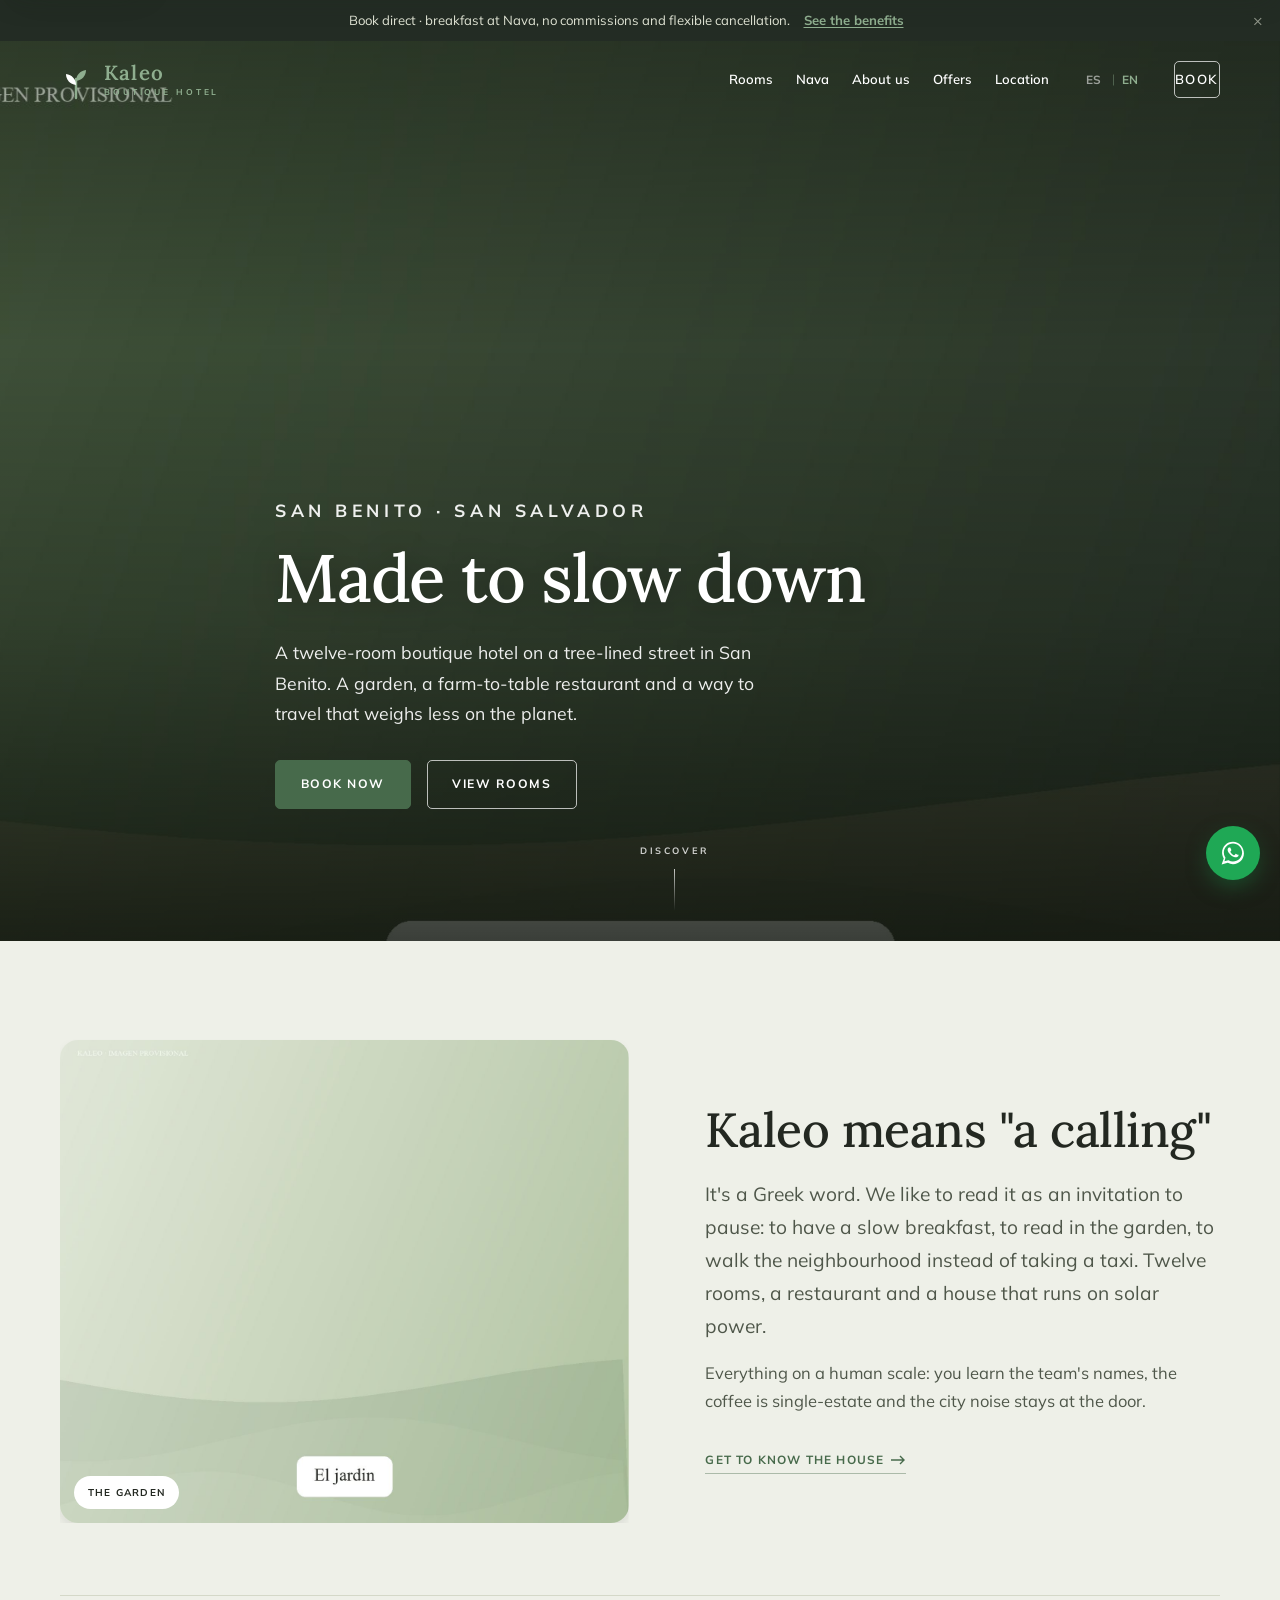
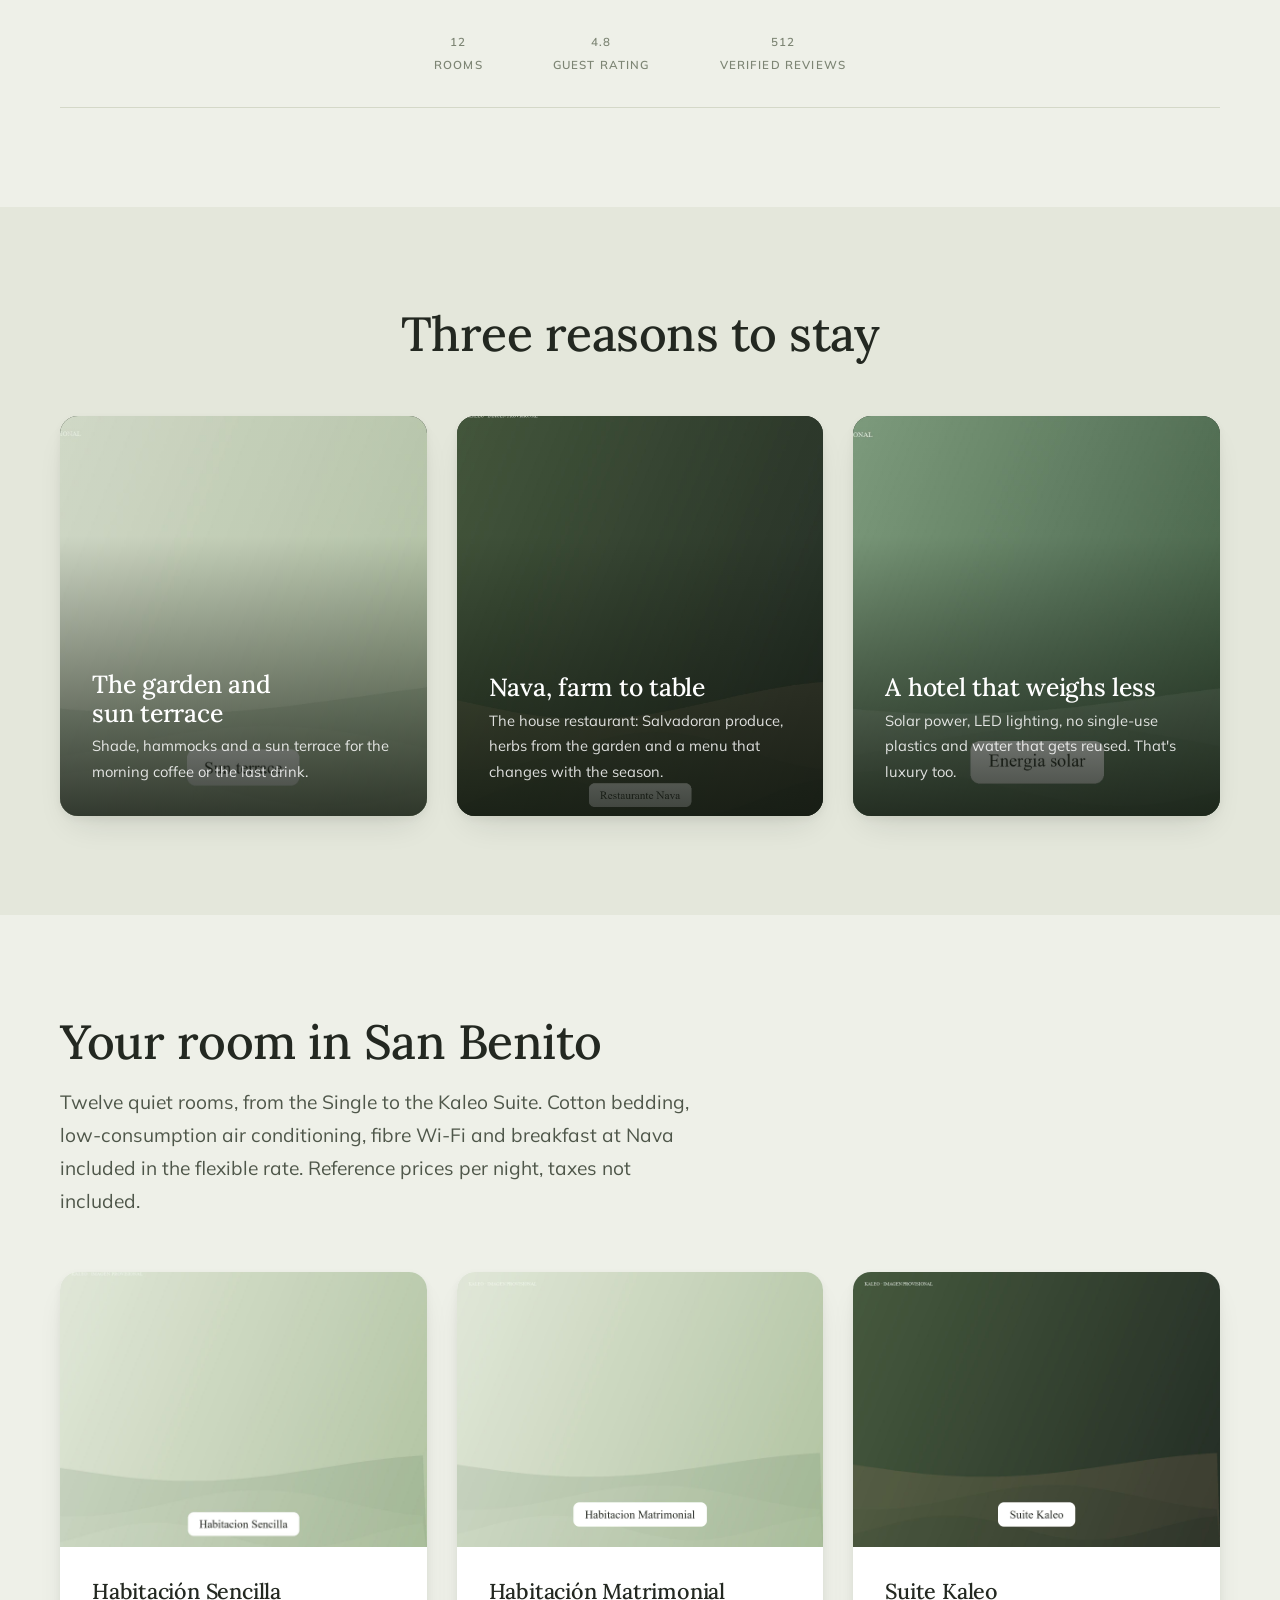
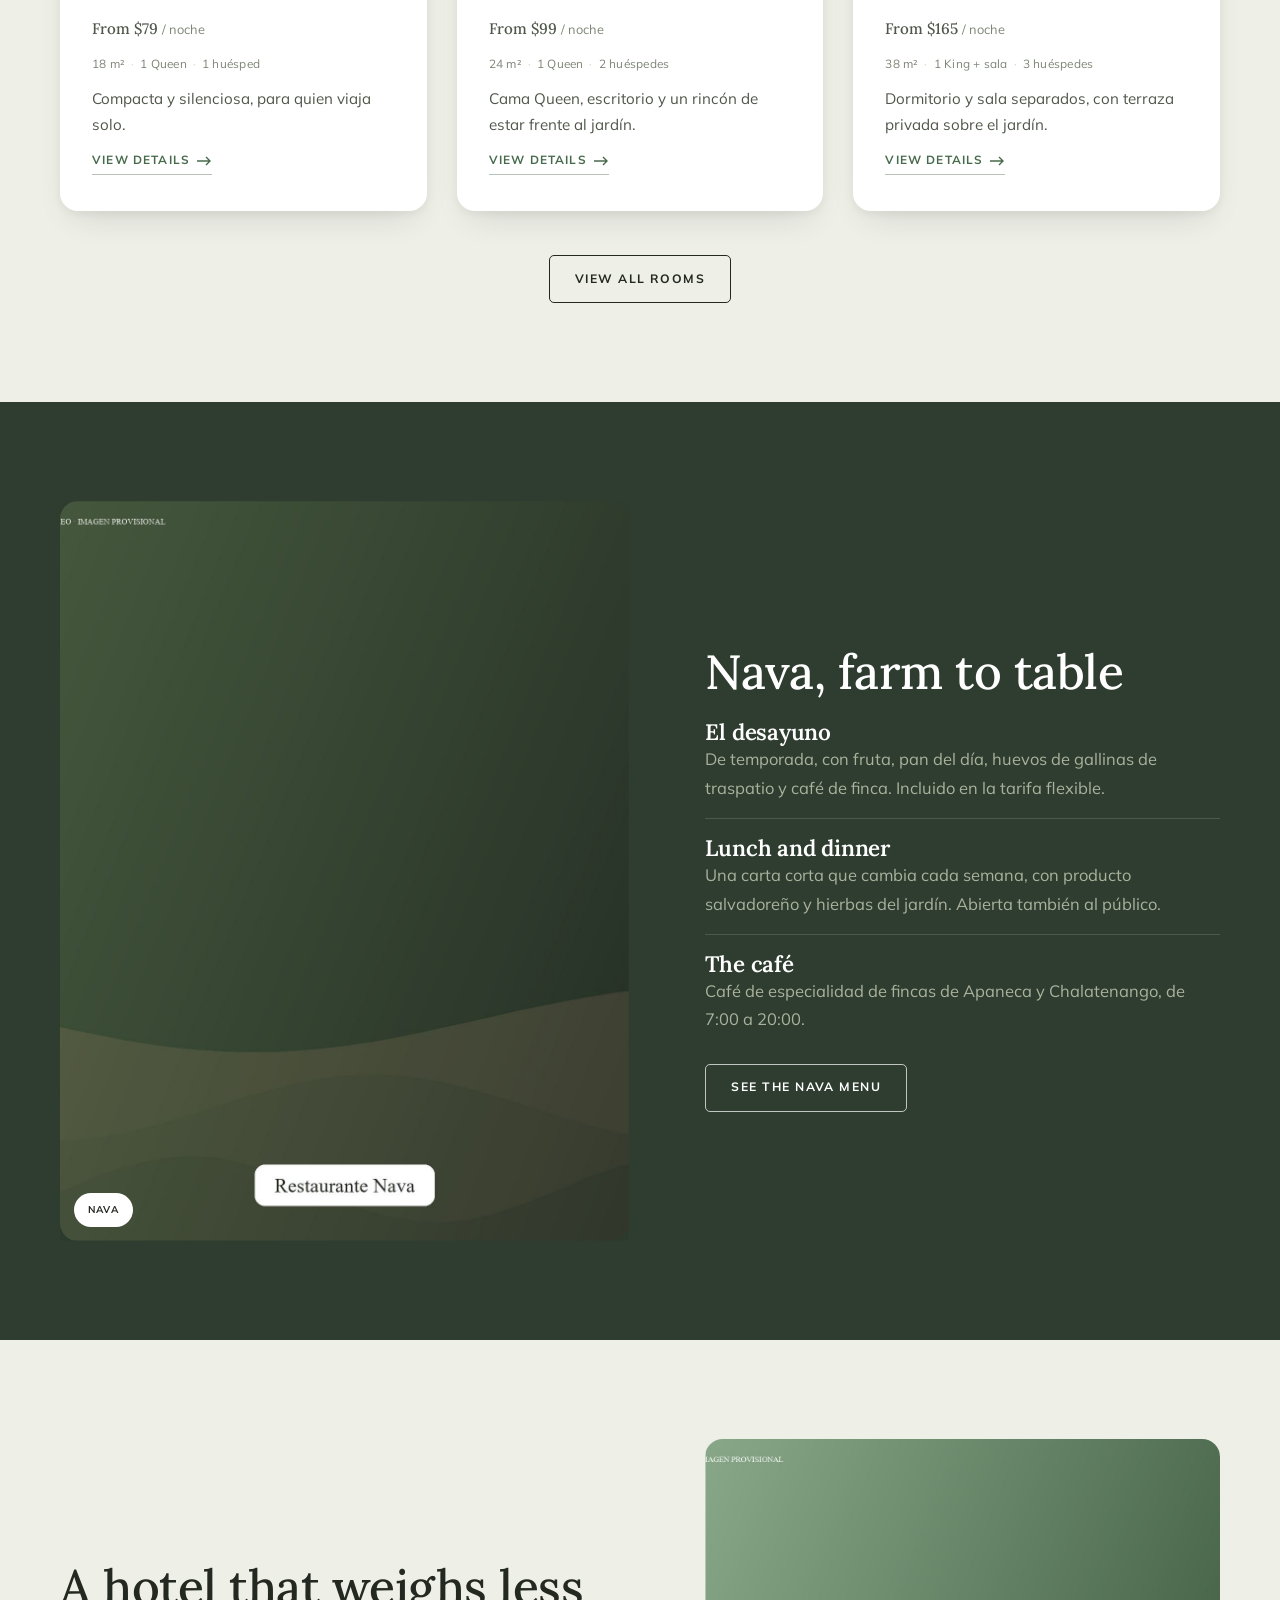
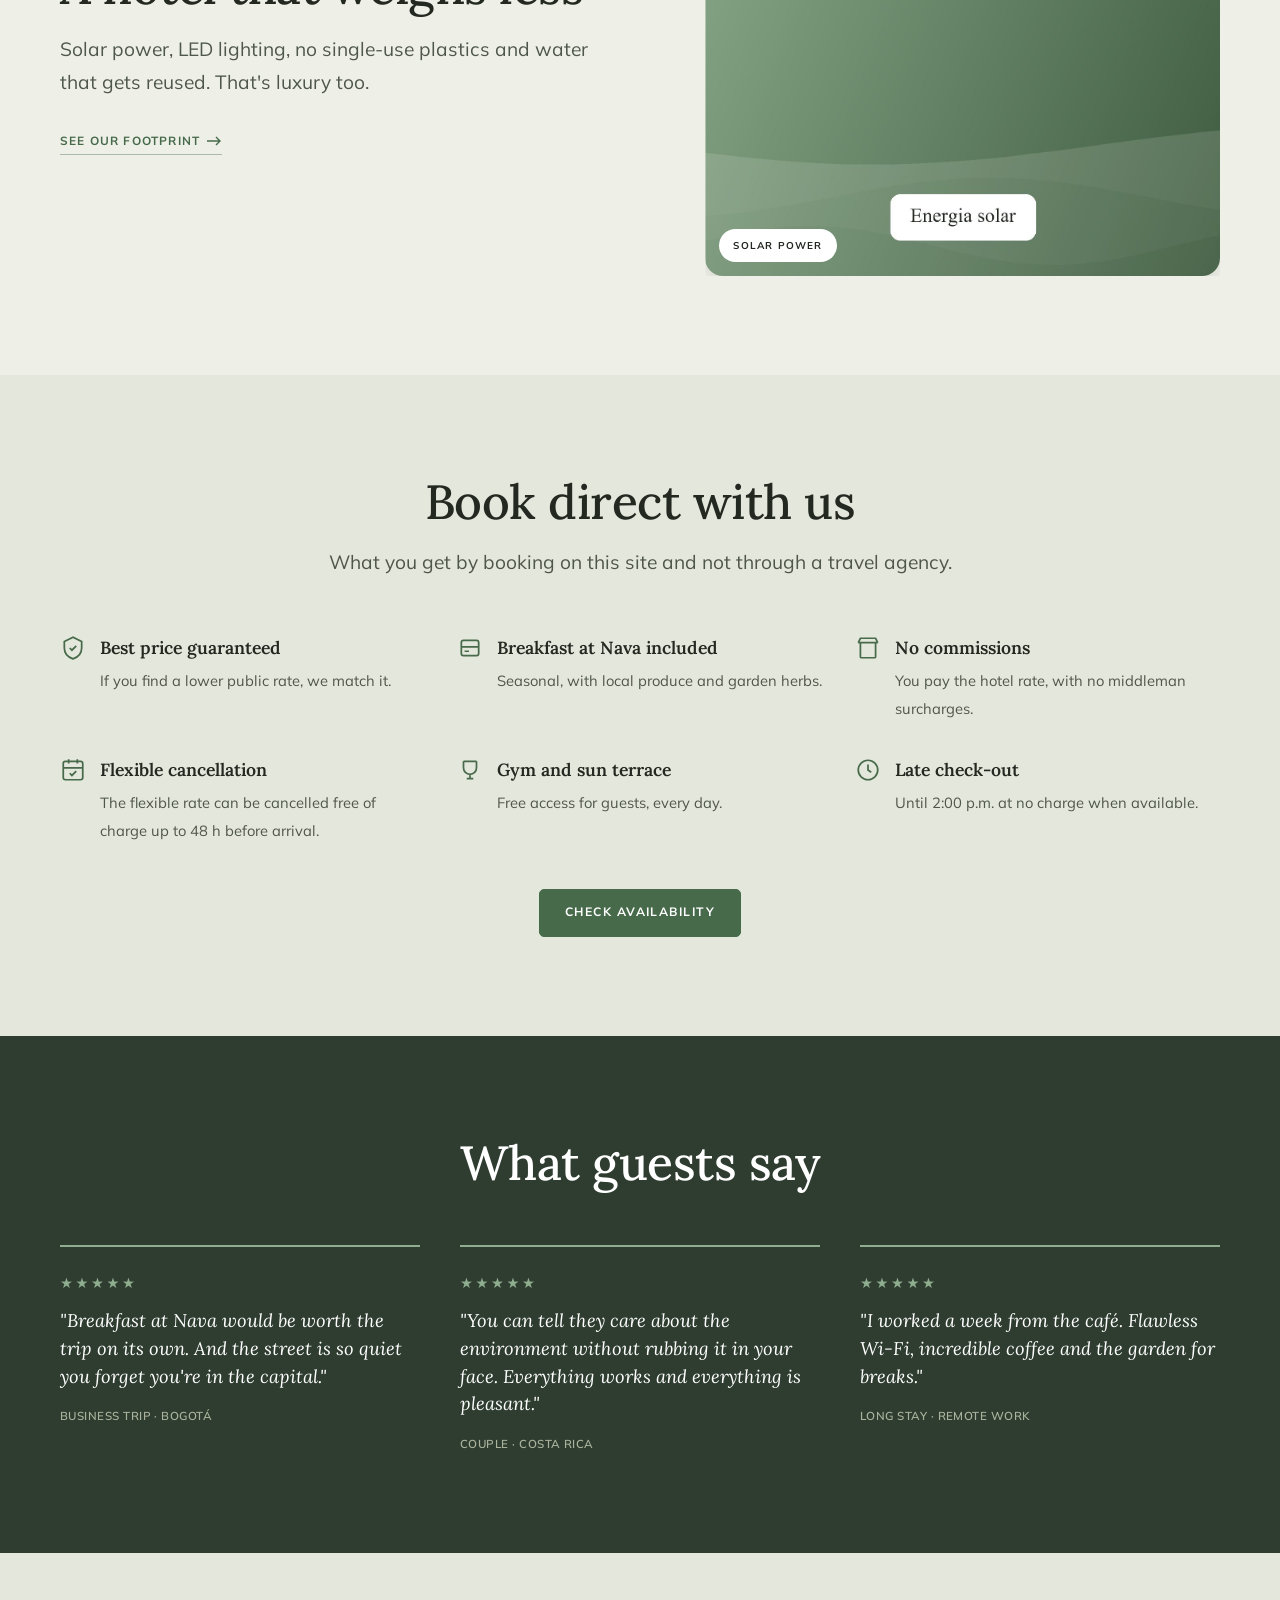
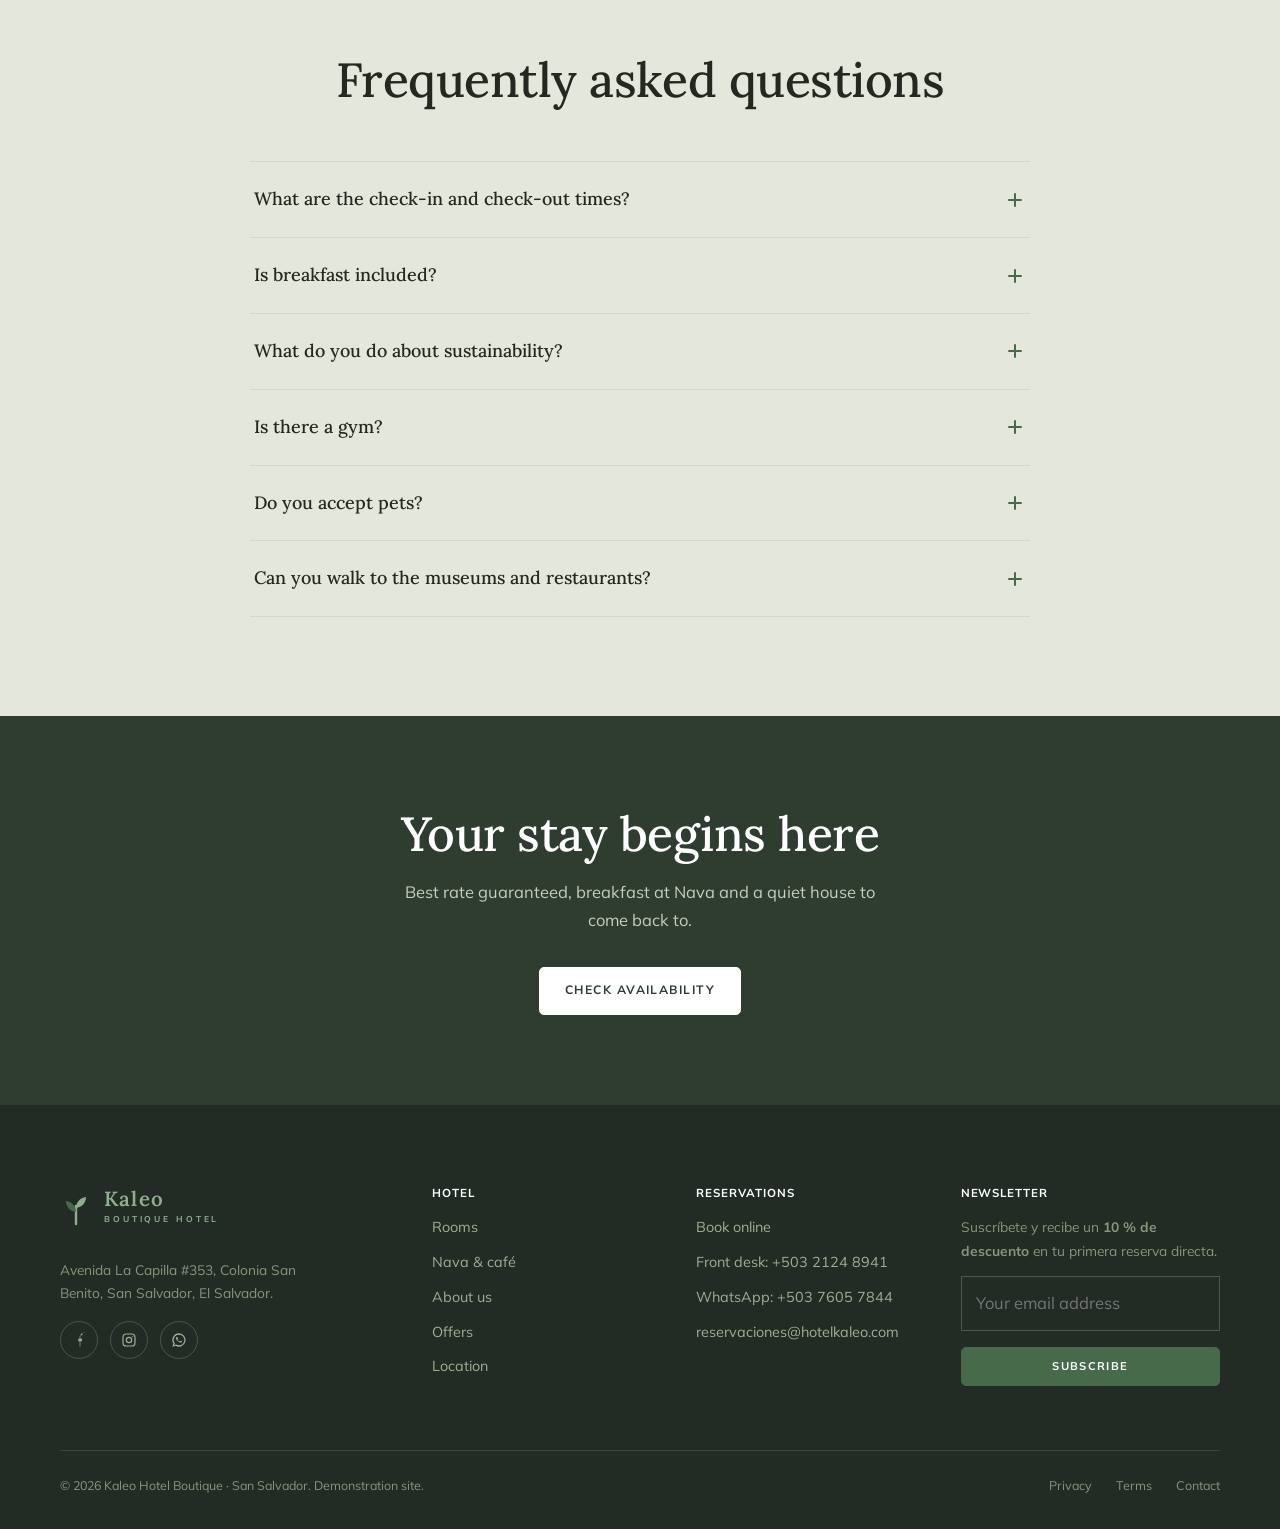
==== commit b84879c1: "Kaleo: quitar barra de reserva del hero, pulir motion y endurecer el demo - Elimina la barra de búsq" ====
--- a/index.html
+++ b/index.html
@@ -90,52 +90,25 @@
 <!-- ===== HERO ===== -->
 <section class="hero">
   <div class="hero__media">
-    <img src="assets/img/hotel/hero.jpg" alt="Jardín de Kaleo con hamacas entre los árboles" data-parallax="0.12" fetchpriority="high">
+    <img src="assets/img/hotel/hero.jpg" alt="Jardín de Kaleo con hamacas entre los árboles" data-parallax="0.10" fetchpriority="high" width="1600" height="1000">
   </div>
   <div class="wrap hero__inner">
+    <p class="hero__eyebrow">San Benito · San Salvador</p>
     <h1 class="h-xl">Hecho para bajar el ritmo</h1>
     <p>Un hotel boutique de doce habitaciones en una calle arbolada de San Benito. Jardín, restaurante de la huerta a la mesa y una forma de viajar que pesa menos sobre el planeta.</p>
-    <div style="margin-top:32px;display:flex;gap:16px;flex-wrap:wrap">
+    <div class="hero__cta">
       <a class="btn btn--primary" href="reservar.html">Reservar ahora</a>
       <a class="btn btn--ghost-light" href="habitaciones.html">Ver habitaciones</a>
     </div>
   </div>
   <div class="hero__scroll" aria-hidden="true"><span>Descubre</span><i></i></div>
 </section>
-
-<!-- ===== BARRA DE RESERVA ===== -->
-<div class="wrap bookbar-wrap">
-  <form class="bookbar" id="bookbar" aria-label="Buscar disponibilidad">
-    <div class="bookbar__field">
-      <label for="bb-checkin">Entrada</label>
-      <input type="date" id="bb-checkin" name="checkin" required>
-    </div>
-    <div class="bookbar__field">
-      <label for="bb-checkout">Salida</label>
-      <input type="date" id="bb-checkout" name="checkout" required>
-    </div>
-    <div class="bookbar__field bookbar__guests" id="bb-guests" tabindex="0" role="button" aria-haspopup="true" aria-expanded="false">
-      <label>Huéspedes</label>
-      <span class="stepper-display" id="bb-guests-display">2 adultos · 0 niños · 1 habitación</span>
-      <div class="guests-pop" id="guests-pop">
-        <div class="guests-row"><span>Adultos</span><span class="stepper"><button type="button" data-step="adults:down" aria-label="menos adultos">−</button><span id="val-adults">2</span><button type="button" data-step="adults:up" aria-label="más adultos">+</button></span></div>
-        <div class="guests-row"><span>Niños</span><span class="stepper"><button type="button" data-step="children:down" aria-label="menos niños">−</button><span id="val-children">0</span><button type="button" data-step="children:up" aria-label="más niños">+</button></span></div>
-        <div class="guests-row"><span>Habitaciones</span><span class="stepper"><button type="button" data-step="rooms:down" aria-label="menos habitaciones">−</button><span id="val-rooms">1</span><button type="button" data-step="rooms:up" aria-label="más habitaciones">+</button></span></div>
-      </div>
-    </div>
-    <div class="bookbar__field">
-      <label for="bb-promo">Código / Tarifa</label>
-      <input type="text" id="bb-promo" name="promo" placeholder="Opcional">
-    </div>
-    <button class="bookbar__submit" type="submit"><span class="btn btn--primary">Consultar</span></button>
-  </form>
-</div>
 
 <!-- ===== BIENVENIDA ===== -->
 <section class="section">
   <div class="wrap split">
     <div class="split__media reveal-img">
-      <img src="assets/img/hotel/garden.jpg" alt="Jardín interior de Kaleo con vegetación densa y una hamaca">
+      <img src="assets/img/hotel/garden.jpg" alt="Jardín interior de Kaleo con vegetación densa y una hamaca" loading="lazy" decoding="async">
       <span class="tag">El jardín</span>
     </div>
     <div class="split__body reveal">
@@ -163,15 +136,15 @@
     </div>
     <div class="grid grid--3">
       <a class="feature reveal" style="--i:0" href="nosotros.html">
-        <img src="assets/img/hotel/terrace.jpg" alt="Sun terrace de Kaleo con tumbonas al sol">
+        <img src="assets/img/hotel/terrace.jpg" alt="Sun terrace de Kaleo con tumbonas al sol" loading="lazy" decoding="async">
         <div><h3>El jardín y la sun terrace</h3><p>Sombra, hamacas y una terraza al sol para el café de la mañana o la última copa.</p></div>
       </a>
       <a class="feature reveal" style="--i:1" href="nava.html">
-        <img src="assets/img/hotel/nava.jpg" alt="Plato de temporada del restaurante Nava">
+        <img src="assets/img/hotel/nava.jpg" alt="Plato de temporada del restaurante Nava" loading="lazy" decoding="async">
         <div><h3>Nava, de la huerta a la mesa</h3><p>El restaurante de la casa: producto salvadoreño, hierbas del jardín y una carta que cambia con la temporada.</p></div>
       </a>
       <a class="feature reveal" style="--i:2" href="nosotros.html">
-        <img src="assets/img/hotel/solar.jpg" alt="Paneles solares en la azotea del hotel">
+        <img src="assets/img/hotel/solar.jpg" alt="Paneles solares en la azotea del hotel" loading="lazy" decoding="async">
         <div><h3>Un hotel que pesa menos</h3><p>Energía solar, luz LED, sin plásticos de un solo uso y agua que se aprovecha. El lujo también es eso.</p></div>
       </a>
     </div>
@@ -226,7 +199,7 @@
   <div class="wrap">
     <div class="split">
       <div class="split__media split__media--tall reveal-img">
-        <img src="assets/img/hotel/nava.jpg" alt="Comedor del restaurante Nava abierto al jardín">
+        <img src="assets/img/hotel/nava.jpg" alt="Comedor del restaurante Nava abierto al jardín" loading="lazy" decoding="async">
         <span class="tag">Nava</span>
       </div>
       <div class="split__body reveal">
@@ -257,7 +230,7 @@
 <section class="section">
   <div class="wrap split split--reverse">
     <div class="split__media reveal-img">
-      <img src="assets/img/hotel/solar.jpg" alt="Paneles solares y plantas en la azotea de Kaleo">
+      <img src="assets/img/hotel/solar.jpg" alt="Paneles solares y plantas en la azotea de Kaleo" loading="lazy" decoding="async">
       <span class="tag">Energía solar</span>
     </div>
     <div class="split__body reveal">
--- a/assets/css/styles.css
+++ b/assets/css/styles.css
@@ -69,7 +69,7 @@
 /* ---------- Reset ---------- */
 *, *::before, *::after { box-sizing: border-box; }
 * { margin: 0; }
-html { -webkit-text-size-adjust: 100%; scroll-padding-top: 100px; }
+html { -webkit-text-size-adjust: 100%; scroll-padding-top: 92px; }
 @media (prefers-reduced-motion: reduce) {
   html { scroll-behavior: auto; }
   *, *::before, *::after {
@@ -265,8 +265,13 @@
 .site-header a.brand { color: #fff; }
 .site-header.is-solid,
 .site-header--inner {
-  background: color-mix(in srgb, var(--bg) 84%, #fff);
+  background: color-mix(in srgb, var(--bg) 82%, transparent);
+  -webkit-backdrop-filter: saturate(1.4) blur(12px);
+  backdrop-filter: saturate(1.4) blur(12px);
   box-shadow: 0 1px 0 var(--hairline);
+}
+@supports not ((backdrop-filter: blur(1px)) or (-webkit-backdrop-filter: blur(1px))) {
+  .site-header.is-solid, .site-header--inner { background: color-mix(in srgb, var(--bg) 92%, #fff); }
 }
 .site-header.is-solid a.brand,
 .site-header.is-solid .nav > a,
@@ -360,14 +365,32 @@
 
 /* ---------- Hero ---------- */
 .hero {
-  position: relative; min-height: 100vh; isolation: isolate;
+  position: relative; min-height: 100vh; min-height: 100svh; isolation: isolate;
   margin-top: calc(-1 * var(--header-h));
   display: flex; align-items: flex-end;
   color: #fff; overflow: hidden; background: var(--forest-deep);
-  padding: calc(var(--header-h) + 40px) 0 clamp(140px, 22vh, 210px);
+  padding: calc(var(--header-h) + 40px) 0 clamp(84px, 15vh, 132px);
 }
 .hero__media { position: absolute; inset: 0; z-index: 0; overflow: hidden; }
-.hero__media img { width: 100%; height: 112%; object-fit: cover; object-position: center 45%; }
+.hero__media img { width: 100%; height: 120%; object-fit: cover; object-position: center 45%; will-change: transform; }
+
+.hero__eyebrow {
+  font-family: var(--font-body); font-size: .68rem; font-weight: 700;
+  letter-spacing: .26em; text-transform: uppercase;
+  color: rgba(255,255,255,.82); margin-bottom: var(--s-4);
+}
+.hero__cta { margin-top: 32px; display: flex; gap: 16px; flex-wrap: wrap; }
+
+/* Entrada escalonada del hero al cargar */
+@media (prefers-reduced-motion: no-preference) {
+  .hero__inner > * { opacity: 0; transform: translateY(22px); animation: heroIn .9s var(--ease-out) forwards; }
+  .hero__inner > :nth-child(1) { animation-delay: .12s; }
+  .hero__inner > :nth-child(2) { animation-delay: .22s; }
+  .hero__inner > :nth-child(3) { animation-delay: .34s; }
+  .hero__inner > :nth-child(4) { animation-delay: .46s; }
+  .hero__scroll { opacity: 0; animation: heroIn .9s var(--ease-out) .8s forwards; }
+}
+@keyframes heroIn { to { opacity: 1; transform: none; } }
 .hero::after {
   content: ""; position: absolute; inset: 0; z-index: 1;
   background: linear-gradient(180deg, rgba(20,26,18,.44) 0%, rgba(20,26,18,.05) 34%, rgba(20,26,18,.3) 64%, rgba(15,20,13,.82) 100%);
@@ -417,76 +440,6 @@
 }
 .crumbs a:hover { color: #fff; }
 .crumbs span { color: var(--sage-soft); }
-
-/* ---------- Barra de reserva ---------- */
-.bookbar-wrap { position: relative; z-index: 40; margin-top: clamp(-96px, -9vh, -62px); }
-.bookbar {
-  background: var(--surface);
-  border-radius: var(--r-lg);
-  box-shadow: var(--shadow-3);
-  display: grid;
-  grid-template-columns: repeat(4, 1fr) auto;
-  align-items: stretch;
-  overflow: hidden;
-}
-.bookbar__field {
-  display: flex; flex-direction: column; gap: 5px;
-  padding: var(--s-4) var(--s-5);
-  border-right: 1px solid var(--hairline);
-  transition: background .25s var(--ease);
-  position: relative;
-}
-.bookbar__field label {
-  font-family: var(--font-body);
-  font-size: .64rem; letter-spacing: .12em; text-transform: uppercase;
-  font-weight: 700; color: var(--ink-3);
-}
-.bookbar__field input,
-.bookbar__field .stepper-display {
-  border: 0; background: transparent; padding: 4px 0;
-  font-size: 1rem; font-weight: 500; color: var(--ink);
-  width: 100%; font-family: var(--font-body);
-}
-.bookbar__field input::-webkit-calendar-picker-indicator { opacity: .4; cursor: pointer; }
-.bookbar__field:focus-within { background: var(--surface-2); }
-.bookbar__guests { cursor: pointer; }
-.bookbar__submit { border: 0; padding: 0; }
-.bookbar__submit .btn { height: 100%; border-radius: 0; padding-inline: clamp(24px, 4vw, 48px); }
-
-.guests-pop {
-  position: absolute; top: calc(100% + 10px); left: 8px; right: 8px;
-  background: var(--surface); box-shadow: var(--shadow-3);
-  border: 1px solid var(--hairline); border-radius: var(--r);
-  padding: var(--s-2) var(--s-5) var(--s-4);
-  z-index: 50; display: none;
-}
-.guests-pop.open { display: block; }
-.guests-row {
-  display: flex; align-items: center; justify-content: space-between;
-  padding: var(--s-3) 0; border-bottom: 1px solid var(--hairline);
-  font-weight: 500;
-}
-.guests-row:last-child { border-bottom: 0; }
-.guests-row .stepper { display: flex; align-items: center; gap: var(--s-4); }
-.stepper button {
-  width: 32px; height: 32px; border: 1px solid var(--hairline); border-radius: 50%;
-  display: grid; place-items: center; font-size: 1.05rem; color: var(--ink);
-  transition: border-color .25s, background .25s, color .25s, transform .12s;
-}
-.stepper button:hover { border-color: var(--sage); background: var(--surface-2); color: var(--sage); }
-.stepper button:active { transform: scale(.9); }
-.stepper span { min-width: 20px; text-align: center; font-weight: 700; }
-
-@media (max-width: 1040px) {
-  .bookbar { grid-template-columns: 1fr 1fr; }
-  .bookbar__field:nth-child(2) { border-right: 0; }
-  .bookbar__submit { grid-column: 1 / -1; }
-  .bookbar__submit .btn { padding-block: 18px; }
-}
-@media (max-width: 560px) {
-  .bookbar { grid-template-columns: 1fr; }
-  .bookbar__field { border-right: 0; border-bottom: 1px solid var(--hairline); }
-}
 
 /* ---------- Cifras ---------- */
 .stats {
@@ -842,7 +795,15 @@
 /* ---------- Animación de entrada ---------- */
 .reveal { opacity: 0; transform: translateY(20px); transition: opacity .7s var(--ease-out), transform .7s var(--ease-out); transition-delay: calc(var(--i, 0) * 80ms); }
 .reveal.is-visible { opacity: 1; transform: none; }
-.reveal-img, .reveal-img.is-visible { opacity: 1; clip-path: none; }
+
+/* Imágenes: barrido + reposo al entrar en viewport */
+.reveal-img { opacity: 1; clip-path: none; }
+@media (prefers-reduced-motion: no-preference) {
+  .reveal-img { clip-path: inset(0 0 100% 0); }
+  .reveal-img img { transform: scale(1.14); transition: transform 1.3s var(--ease-out); }
+  .reveal-img.is-visible { clip-path: inset(0 0 0 0); transition: clip-path 1.05s var(--ease-out); }
+  .reveal-img.is-visible img { transform: none; }
+}
 .count { font-variant-numeric: tabular-nums; }
 
 /* ============================================================
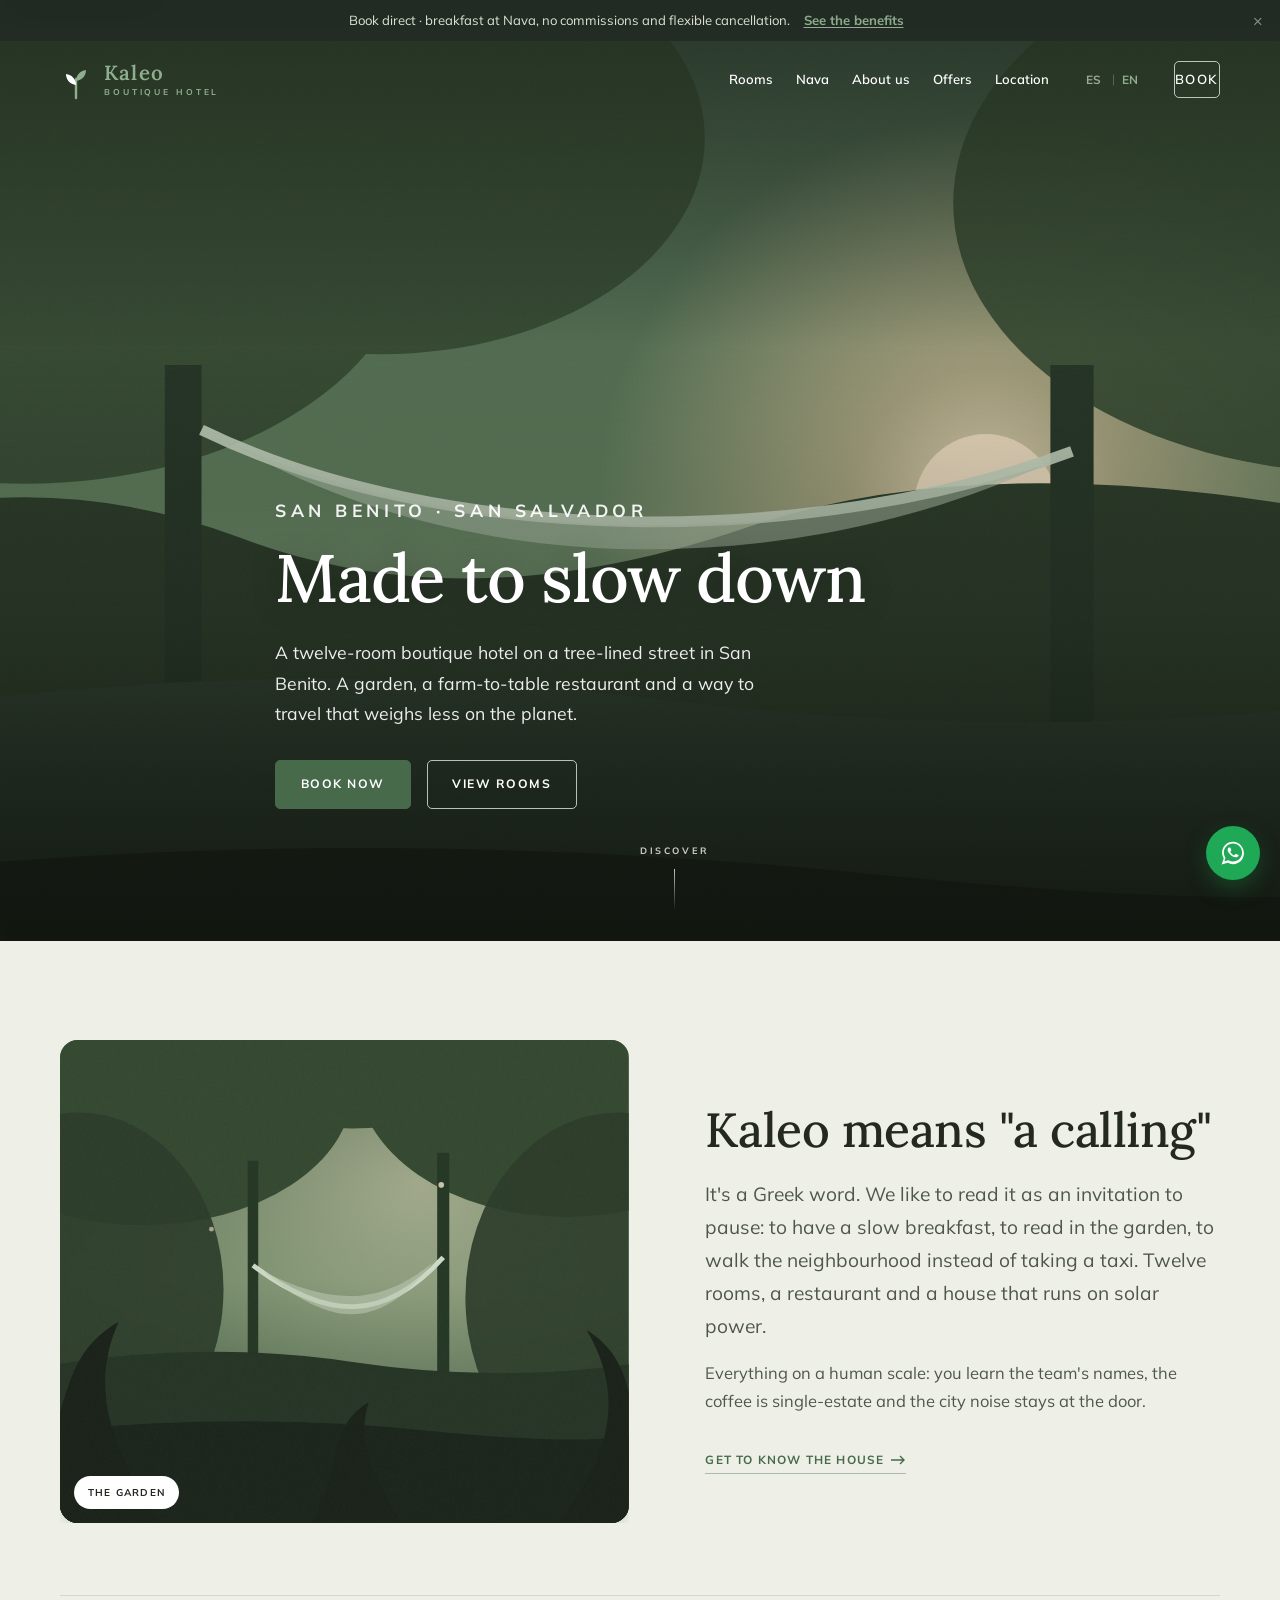
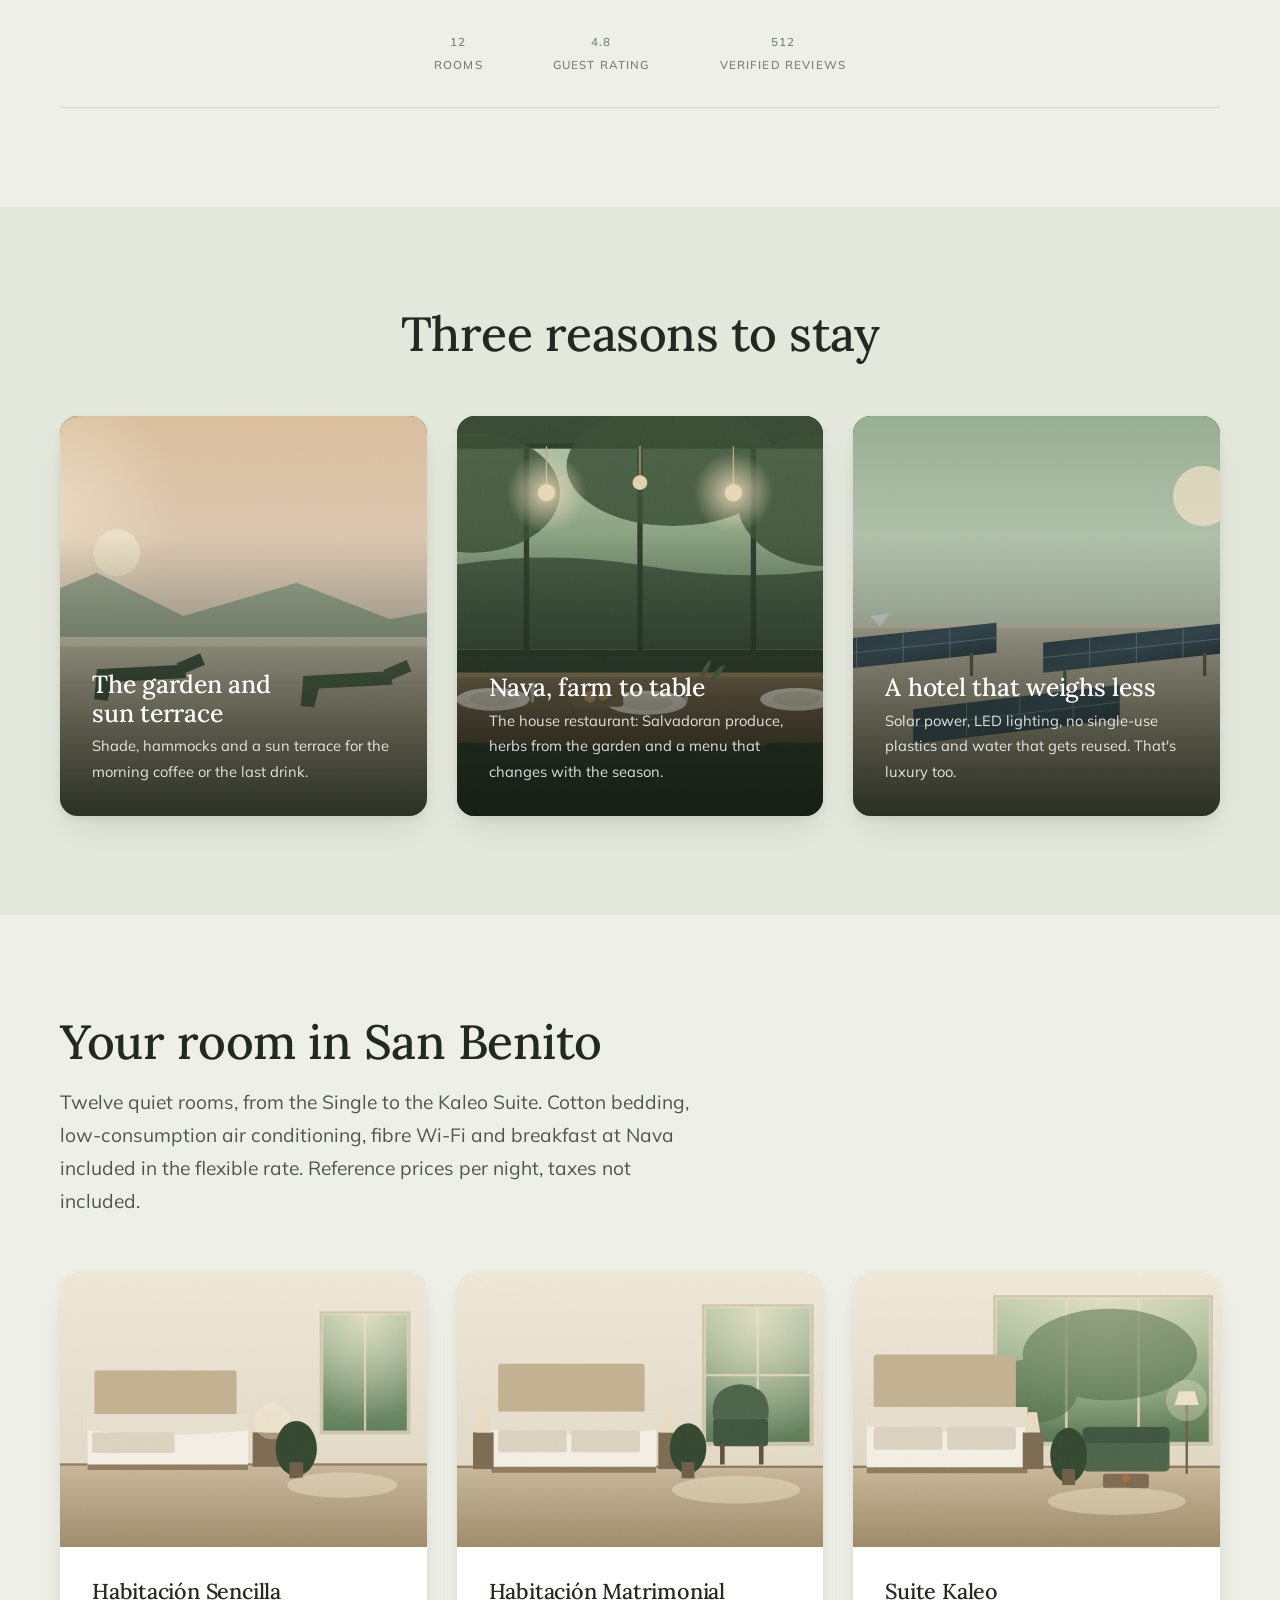
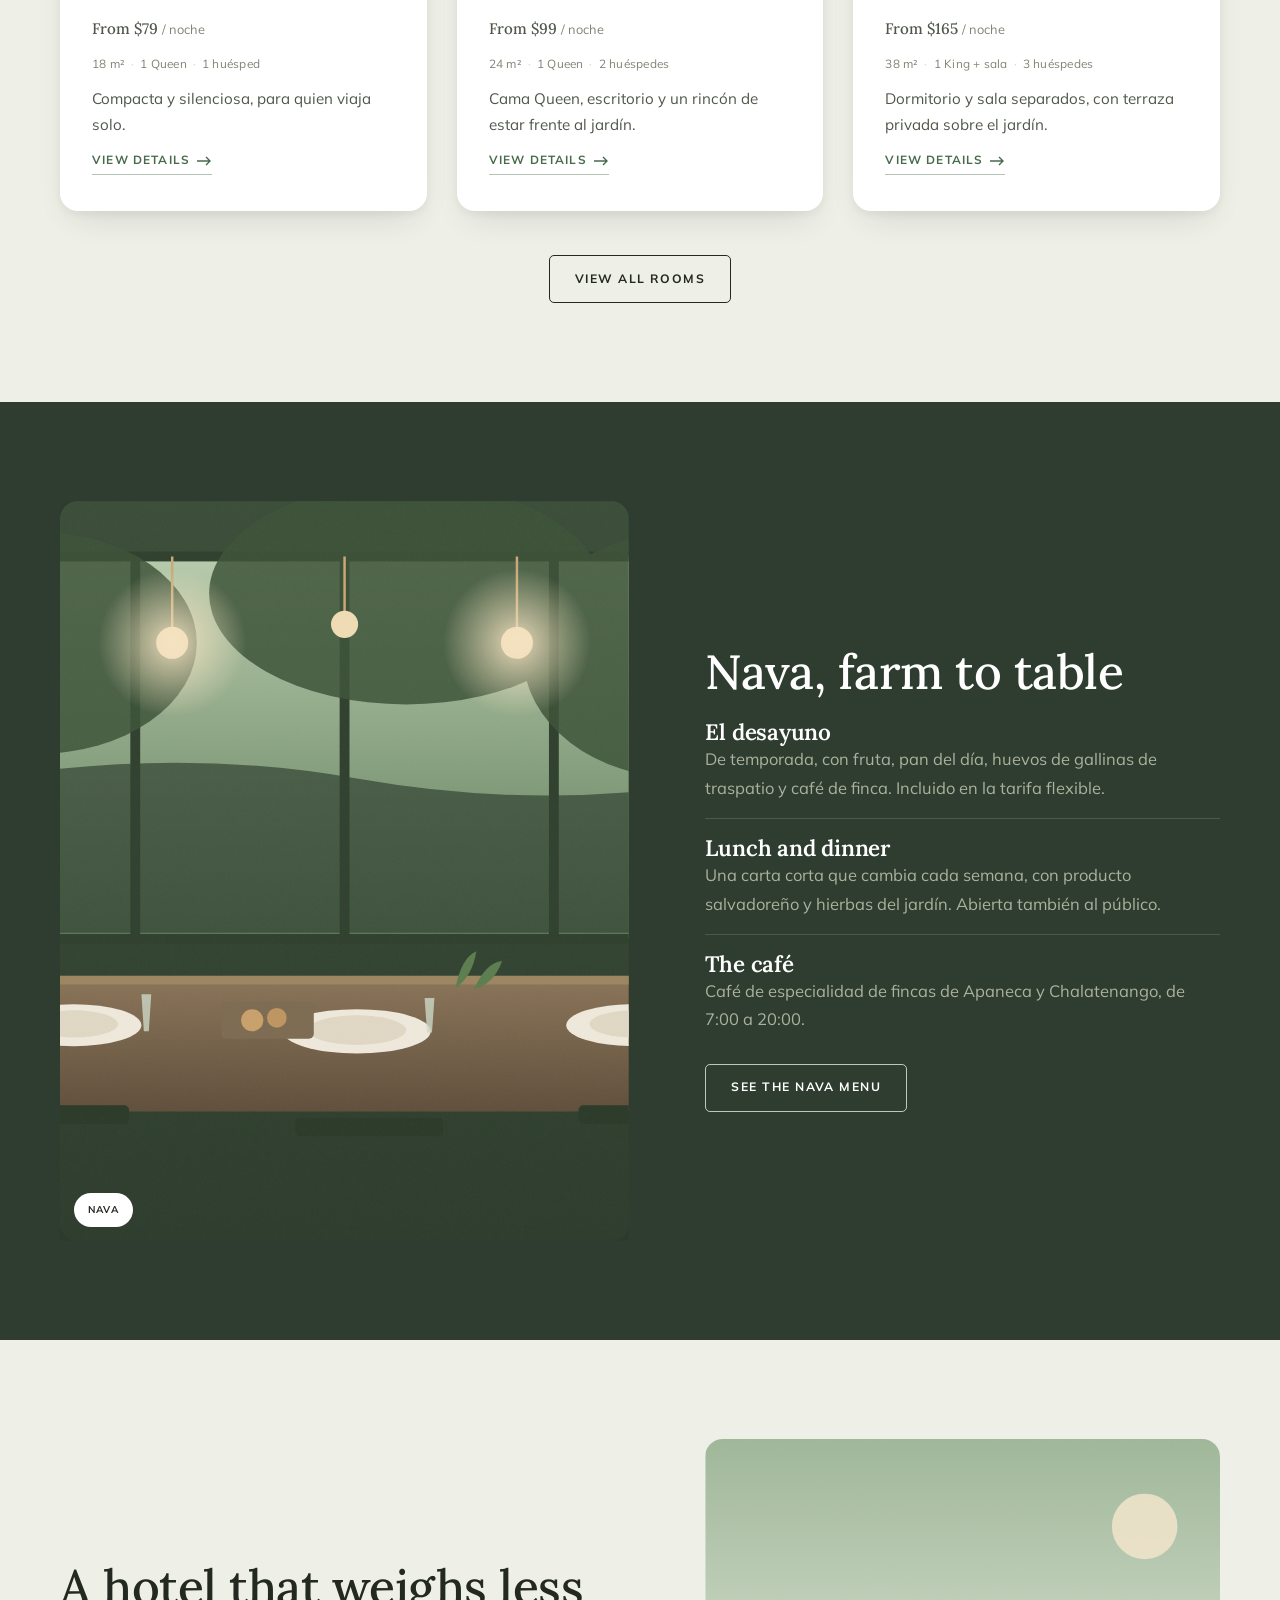
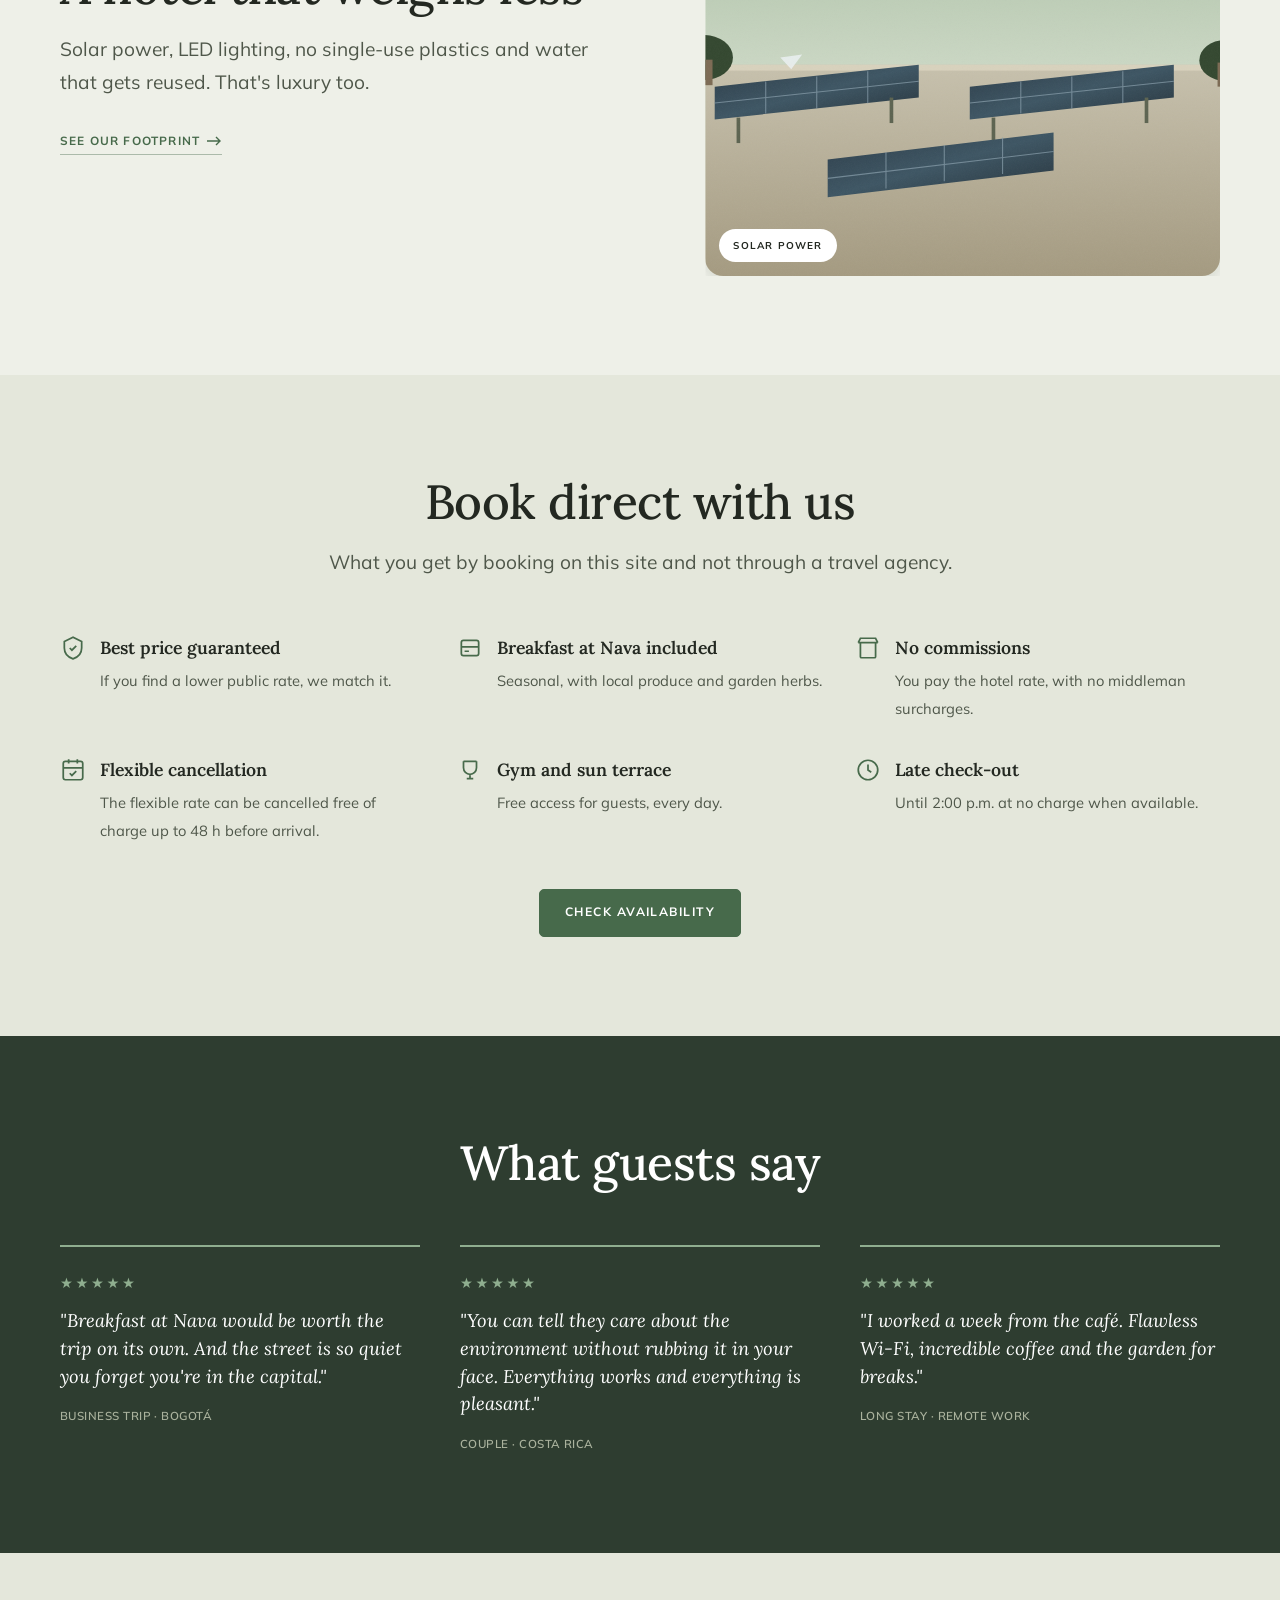
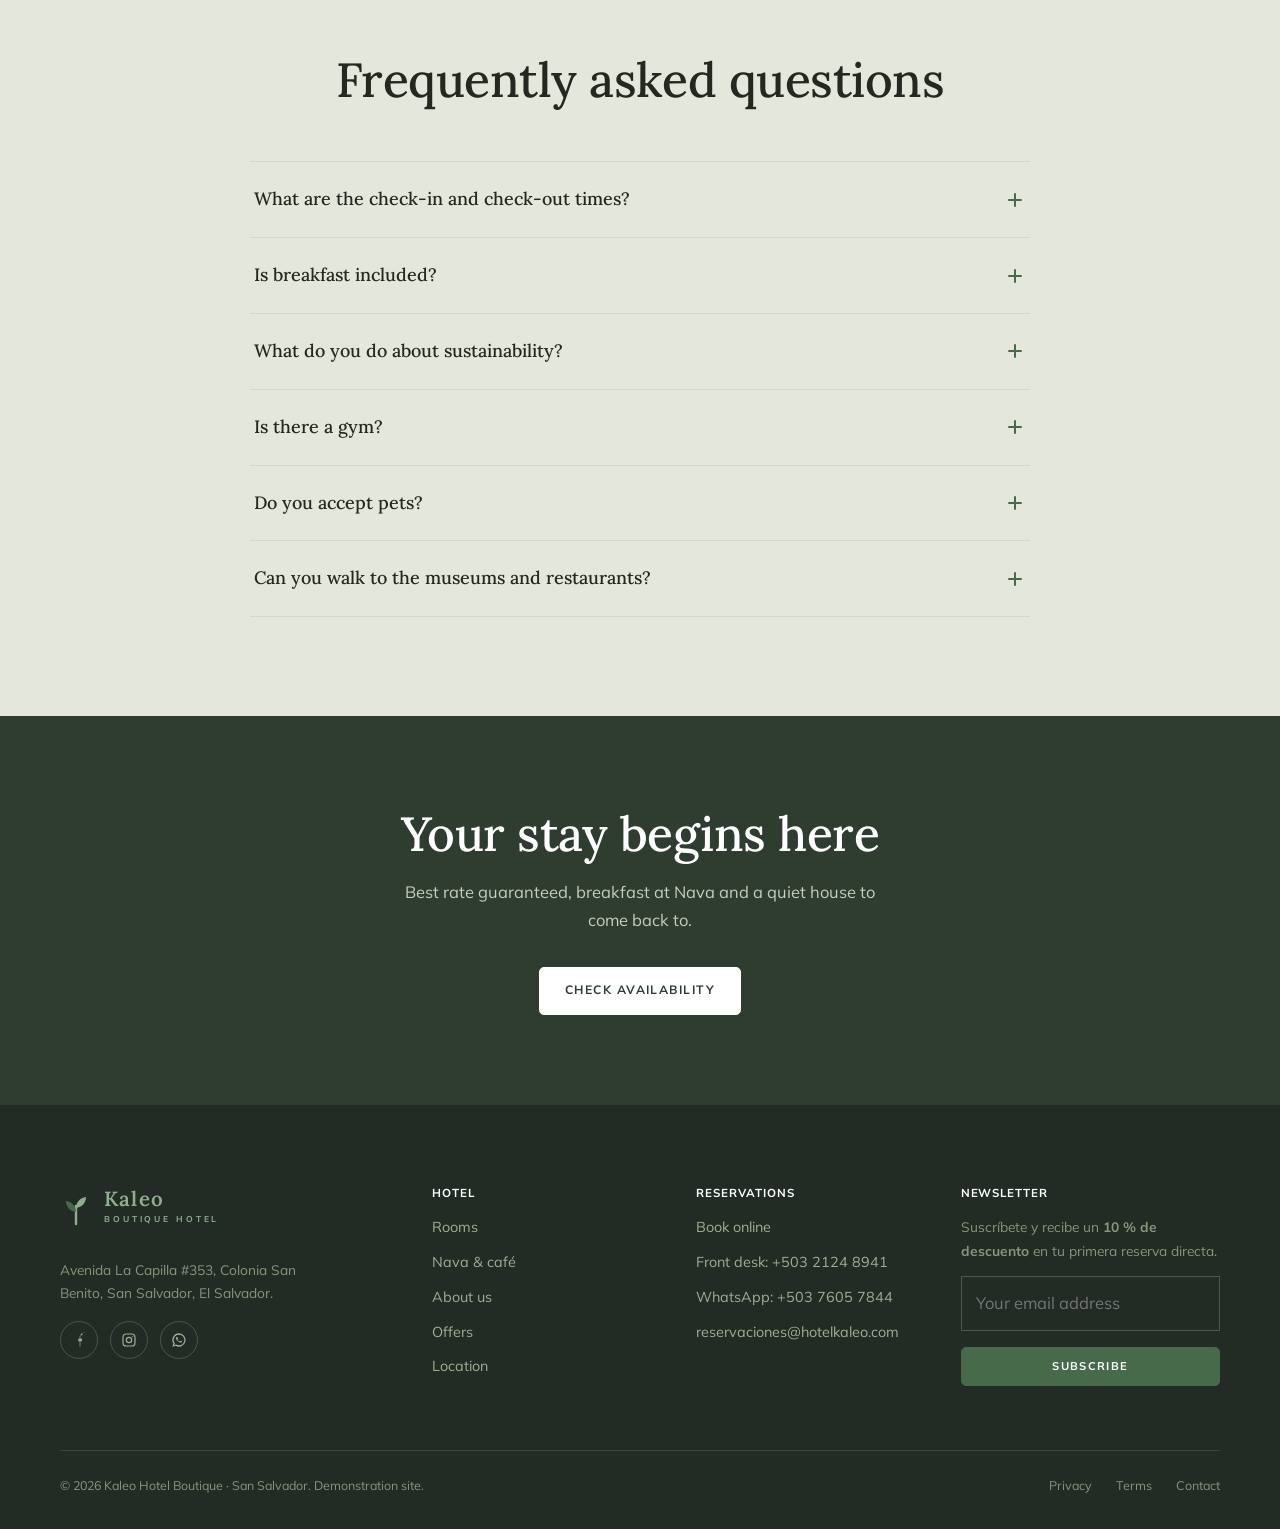
==== commit d8afc61f: "Kaleo: sustituir imagenes predeterminadas por ilustraciones propias y blindar animaciones Imagenes -" ====
--- a/index.html
+++ b/index.html
@@ -12,7 +12,7 @@
 <meta property="og:title" content="Kaleo Hotel Boutique · San Salvador">
 <meta property="og:description" content="Hecho para bajar el ritmo. Doce habitaciones en San Benito, jardín y restaurante de la huerta a la mesa.">
 <meta property="og:type" content="website">
-<meta property="og:image" content="assets/img/hotel/hero.jpg">
+<meta property="og:image" content="assets/img/hotel/hero.svg">
 <link rel="preconnect" href="https://fonts.googleapis.com">
 <link rel="preconnect" href="https://fonts.gstatic.com" crossorigin>
 <link href="https://fonts.googleapis.com/css2?family=Lora:ital,wght@0,400;0,500;0,600;1,400;1,500&family=Mulish:wght@400;500;600;700&display=swap" rel="stylesheet">
@@ -33,7 +33,7 @@
   },
   "geo": { "@type": "GeoCoordinates", "latitude": 13.69285, "longitude": -89.23861 },
   "telephone": "+503-2124-8941",
-  "image": "assets/img/hotel/hero.jpg",
+  "image": "assets/img/hotel/hero.svg",
   "priceRange": "$$",
   "amenityFeature": [
     { "@type": "LocationFeatureSpecification", "name": "Restaurante de la huerta a la mesa (Nava)", "value": true },
@@ -90,7 +90,7 @@
 <!-- ===== HERO ===== -->
 <section class="hero">
   <div class="hero__media">
-    <img src="assets/img/hotel/hero.jpg" alt="Jardín de Kaleo con hamacas entre los árboles" data-parallax="0.10" fetchpriority="high" width="1600" height="1000">
+    <img src="assets/img/hotel/hero.svg" alt="Jardín de Kaleo con hamacas entre los árboles" data-parallax="0.10" fetchpriority="high" width="1600" height="1000">
   </div>
   <div class="wrap hero__inner">
     <p class="hero__eyebrow">San Benito · San Salvador</p>
@@ -108,7 +108,7 @@
 <section class="section">
   <div class="wrap split">
     <div class="split__media reveal-img">
-      <img src="assets/img/hotel/garden.jpg" alt="Jardín interior de Kaleo con vegetación densa y una hamaca" loading="lazy" decoding="async">
+      <img src="assets/img/hotel/garden.svg" alt="Jardín interior de Kaleo con vegetación densa y una hamaca" loading="lazy" decoding="async">
       <span class="tag">El jardín</span>
     </div>
     <div class="split__body reveal">
@@ -136,15 +136,15 @@
     </div>
     <div class="grid grid--3">
       <a class="feature reveal" style="--i:0" href="nosotros.html">
-        <img src="assets/img/hotel/terrace.jpg" alt="Sun terrace de Kaleo con tumbonas al sol" loading="lazy" decoding="async">
+        <img src="assets/img/hotel/terrace.svg" alt="Sun terrace de Kaleo con tumbonas al sol" loading="lazy" decoding="async">
         <div><h3>El jardín y la sun terrace</h3><p>Sombra, hamacas y una terraza al sol para el café de la mañana o la última copa.</p></div>
       </a>
       <a class="feature reveal" style="--i:1" href="nava.html">
-        <img src="assets/img/hotel/nava.jpg" alt="Plato de temporada del restaurante Nava" loading="lazy" decoding="async">
+        <img src="assets/img/hotel/nava.svg" alt="Plato de temporada del restaurante Nava" loading="lazy" decoding="async">
         <div><h3>Nava, de la huerta a la mesa</h3><p>El restaurante de la casa: producto salvadoreño, hierbas del jardín y una carta que cambia con la temporada.</p></div>
       </a>
       <a class="feature reveal" style="--i:2" href="nosotros.html">
-        <img src="assets/img/hotel/solar.jpg" alt="Paneles solares en la azotea del hotel" loading="lazy" decoding="async">
+        <img src="assets/img/hotel/solar.svg" alt="Paneles solares en la azotea del hotel" loading="lazy" decoding="async">
         <div><h3>Un hotel que pesa menos</h3><p>Energía solar, luz LED, sin plásticos de un solo uso y agua que se aprovecha. El lujo también es eso.</p></div>
       </a>
     </div>
@@ -160,7 +160,7 @@
     </div>
     <div class="grid grid--3">
       <article class="card reveal" style="--i:0">
-        <div class="card__media"><img src="assets/img/hotel/room-single.jpg" alt="Habitación Sencilla con cama Queen" loading="lazy"></div>
+        <div class="card__media"><img src="assets/img/hotel/room-single.svg" alt="Habitación Sencilla con cama Queen" loading="lazy"></div>
         <div class="card__body">
           <h3>Habitación Sencilla</h3>
           <p class="card__price"><span>Desde</span> $79 <small>/ noche</small></p>
@@ -170,7 +170,7 @@
         </div>
       </article>
       <article class="card reveal" style="--i:1">
-        <div class="card__media"><img src="assets/img/hotel/room-matrimonial.jpg" alt="Habitación Matrimonial con cama Queen y rincón de estar" loading="lazy"></div>
+        <div class="card__media"><img src="assets/img/hotel/room-matrimonial.svg" alt="Habitación Matrimonial con cama Queen y rincón de estar" loading="lazy"></div>
         <div class="card__body">
           <h3>Habitación Matrimonial</h3>
           <p class="card__price"><span>Desde</span> $99 <small>/ noche</small></p>
@@ -180,7 +180,7 @@
         </div>
       </article>
       <article class="card reveal" style="--i:2">
-        <div class="card__media"><img src="assets/img/hotel/suite.jpg" alt="Suite Kaleo con sala de estar y terraza privada" loading="lazy"></div>
+        <div class="card__media"><img src="assets/img/hotel/suite.svg" alt="Suite Kaleo con sala de estar y terraza privada" loading="lazy"></div>
         <div class="card__body">
           <h3>Suite Kaleo</h3>
           <p class="card__price"><span>Desde</span> $165 <small>/ noche</small></p>
@@ -199,7 +199,7 @@
   <div class="wrap">
     <div class="split">
       <div class="split__media split__media--tall reveal-img">
-        <img src="assets/img/hotel/nava.jpg" alt="Comedor del restaurante Nava abierto al jardín" loading="lazy" decoding="async">
+        <img src="assets/img/hotel/nava.svg" alt="Comedor del restaurante Nava abierto al jardín" loading="lazy" decoding="async">
         <span class="tag">Nava</span>
       </div>
       <div class="split__body reveal">
@@ -230,7 +230,7 @@
 <section class="section">
   <div class="wrap split split--reverse">
     <div class="split__media reveal-img">
-      <img src="assets/img/hotel/solar.jpg" alt="Paneles solares y plantas en la azotea de Kaleo" loading="lazy" decoding="async">
+      <img src="assets/img/hotel/solar.svg" alt="Paneles solares y plantas en la azotea de Kaleo" loading="lazy" decoding="async">
       <span class="tag">Energía solar</span>
     </div>
     <div class="split__body reveal">
--- a/assets/css/styles.css
+++ b/assets/css/styles.css
@@ -381,14 +381,16 @@
 }
 .hero__cta { margin-top: 32px; display: flex; gap: 16px; flex-wrap: wrap; }
 
-/* Entrada escalonada del hero al cargar */
+/* Entrada escalonada del hero al cargar.
+   Solo con JS activo (html.js): si el script no corre, el contenido
+   se muestra de inmediato en vez de quedarse invisible. */
 @media (prefers-reduced-motion: no-preference) {
-  .hero__inner > * { opacity: 0; transform: translateY(22px); animation: heroIn .9s var(--ease-out) forwards; }
-  .hero__inner > :nth-child(1) { animation-delay: .12s; }
-  .hero__inner > :nth-child(2) { animation-delay: .22s; }
-  .hero__inner > :nth-child(3) { animation-delay: .34s; }
-  .hero__inner > :nth-child(4) { animation-delay: .46s; }
-  .hero__scroll { opacity: 0; animation: heroIn .9s var(--ease-out) .8s forwards; }
+  :root.js .hero__inner > * { opacity: 0; transform: translateY(22px); animation: heroIn .9s var(--ease-out) forwards; }
+  :root.js .hero__inner > :nth-child(1) { animation-delay: .12s; }
+  :root.js .hero__inner > :nth-child(2) { animation-delay: .22s; }
+  :root.js .hero__inner > :nth-child(3) { animation-delay: .34s; }
+  :root.js .hero__inner > :nth-child(4) { animation-delay: .46s; }
+  :root.js .hero__scroll { opacity: 0; animation: heroIn .9s var(--ease-out) .8s forwards; }
 }
 @keyframes heroIn { to { opacity: 1; transform: none; } }
 .hero::after {
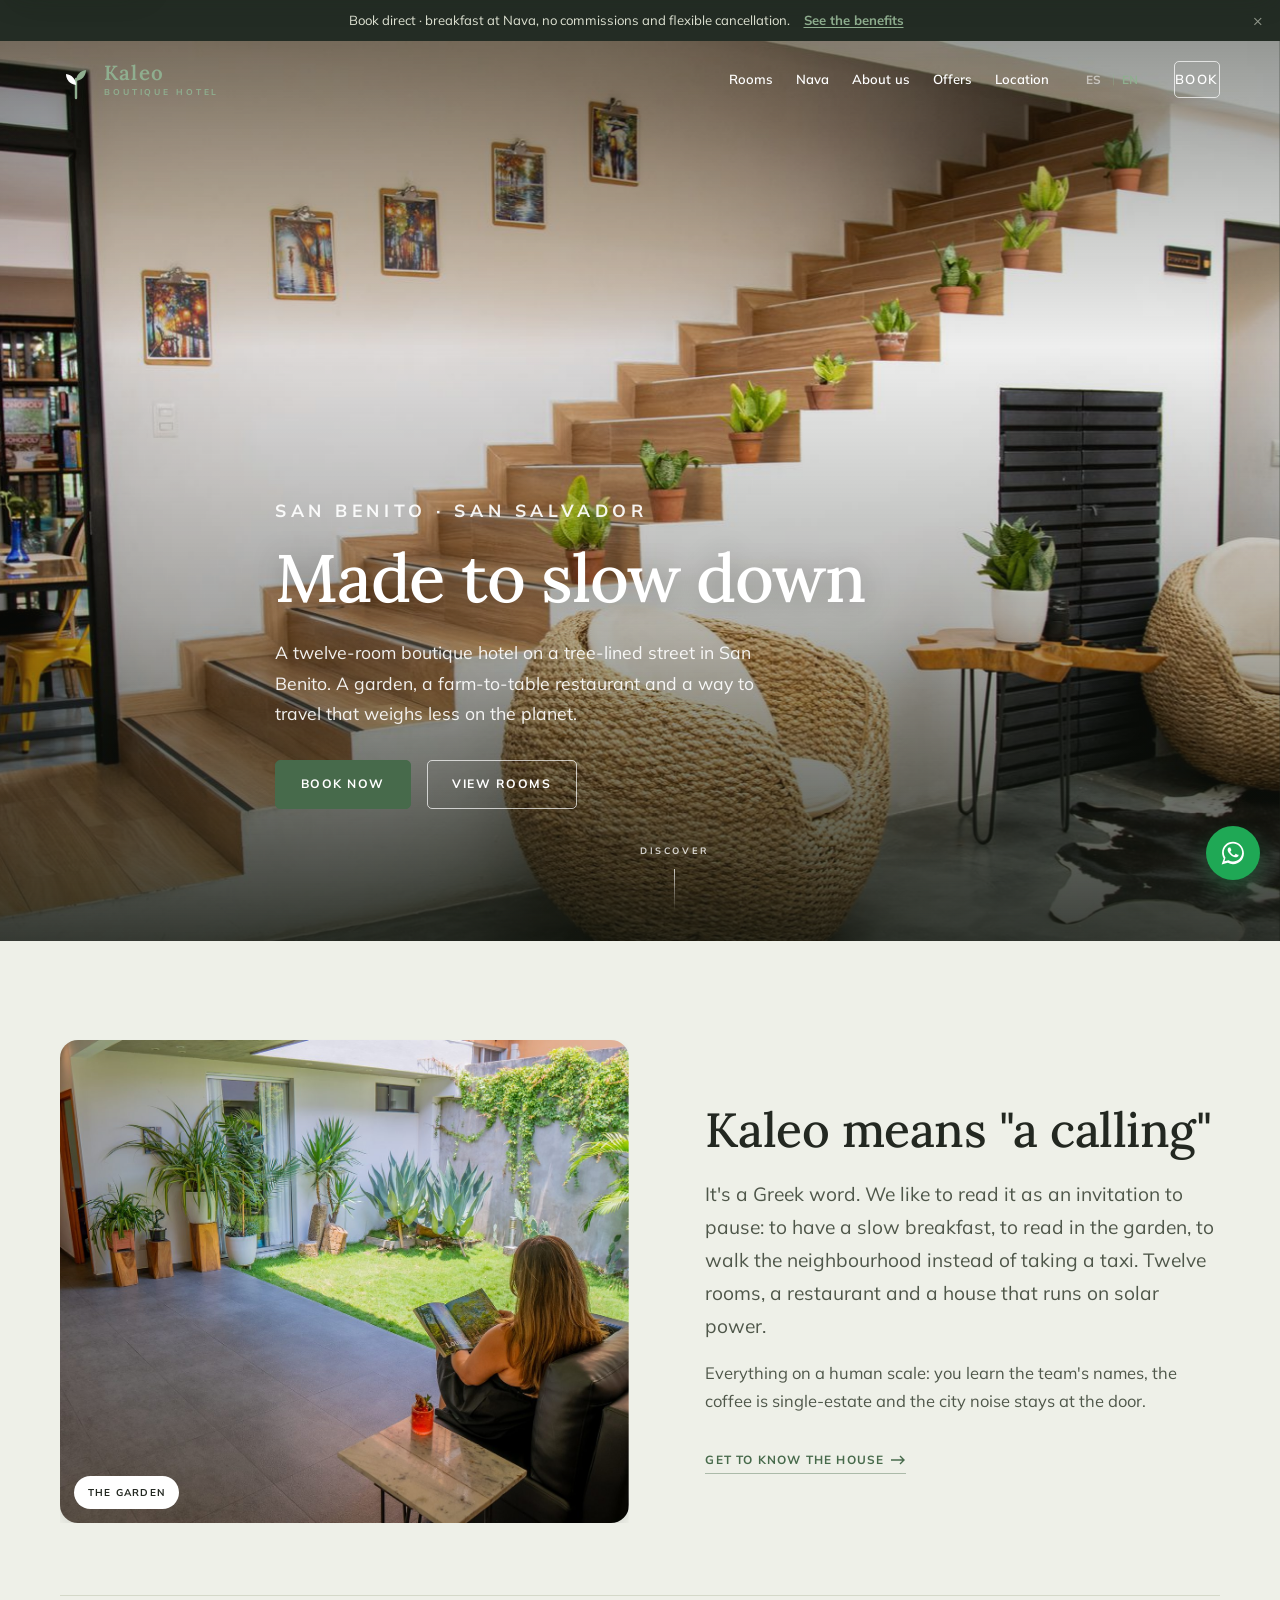
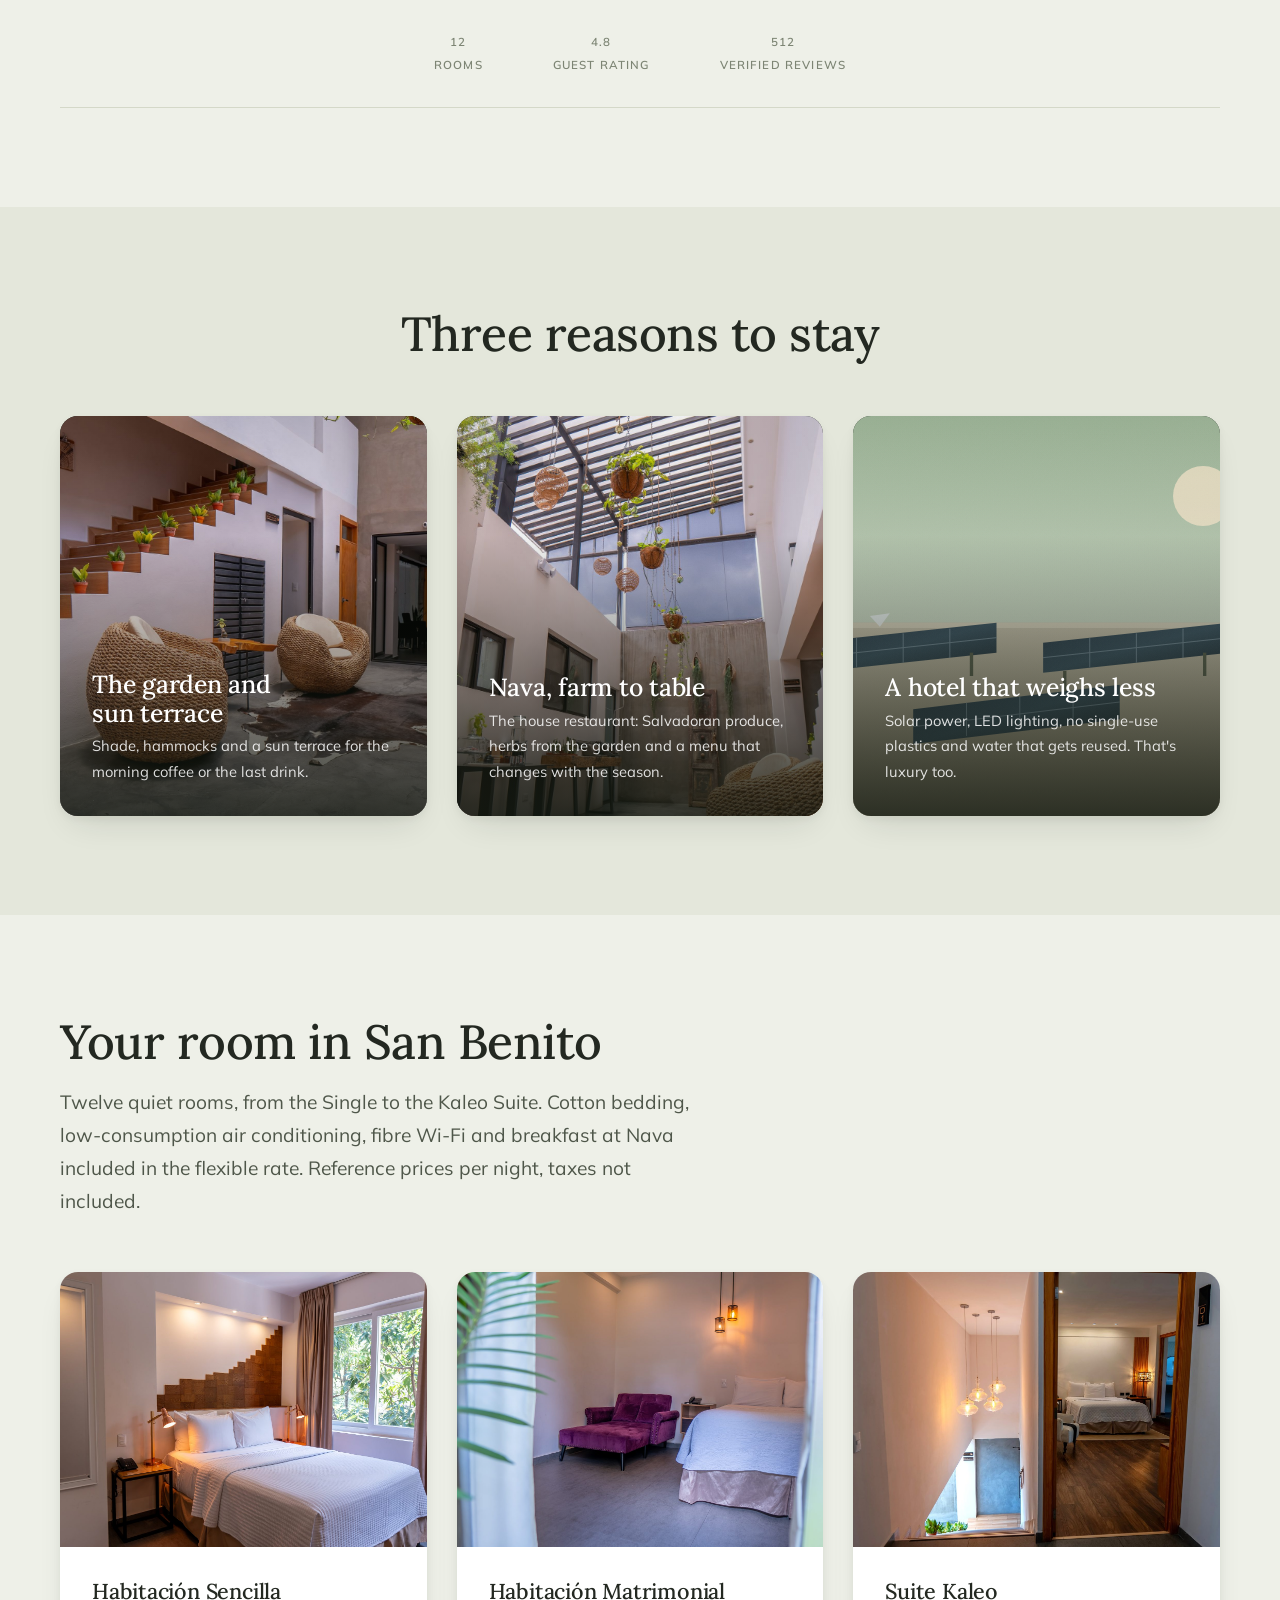
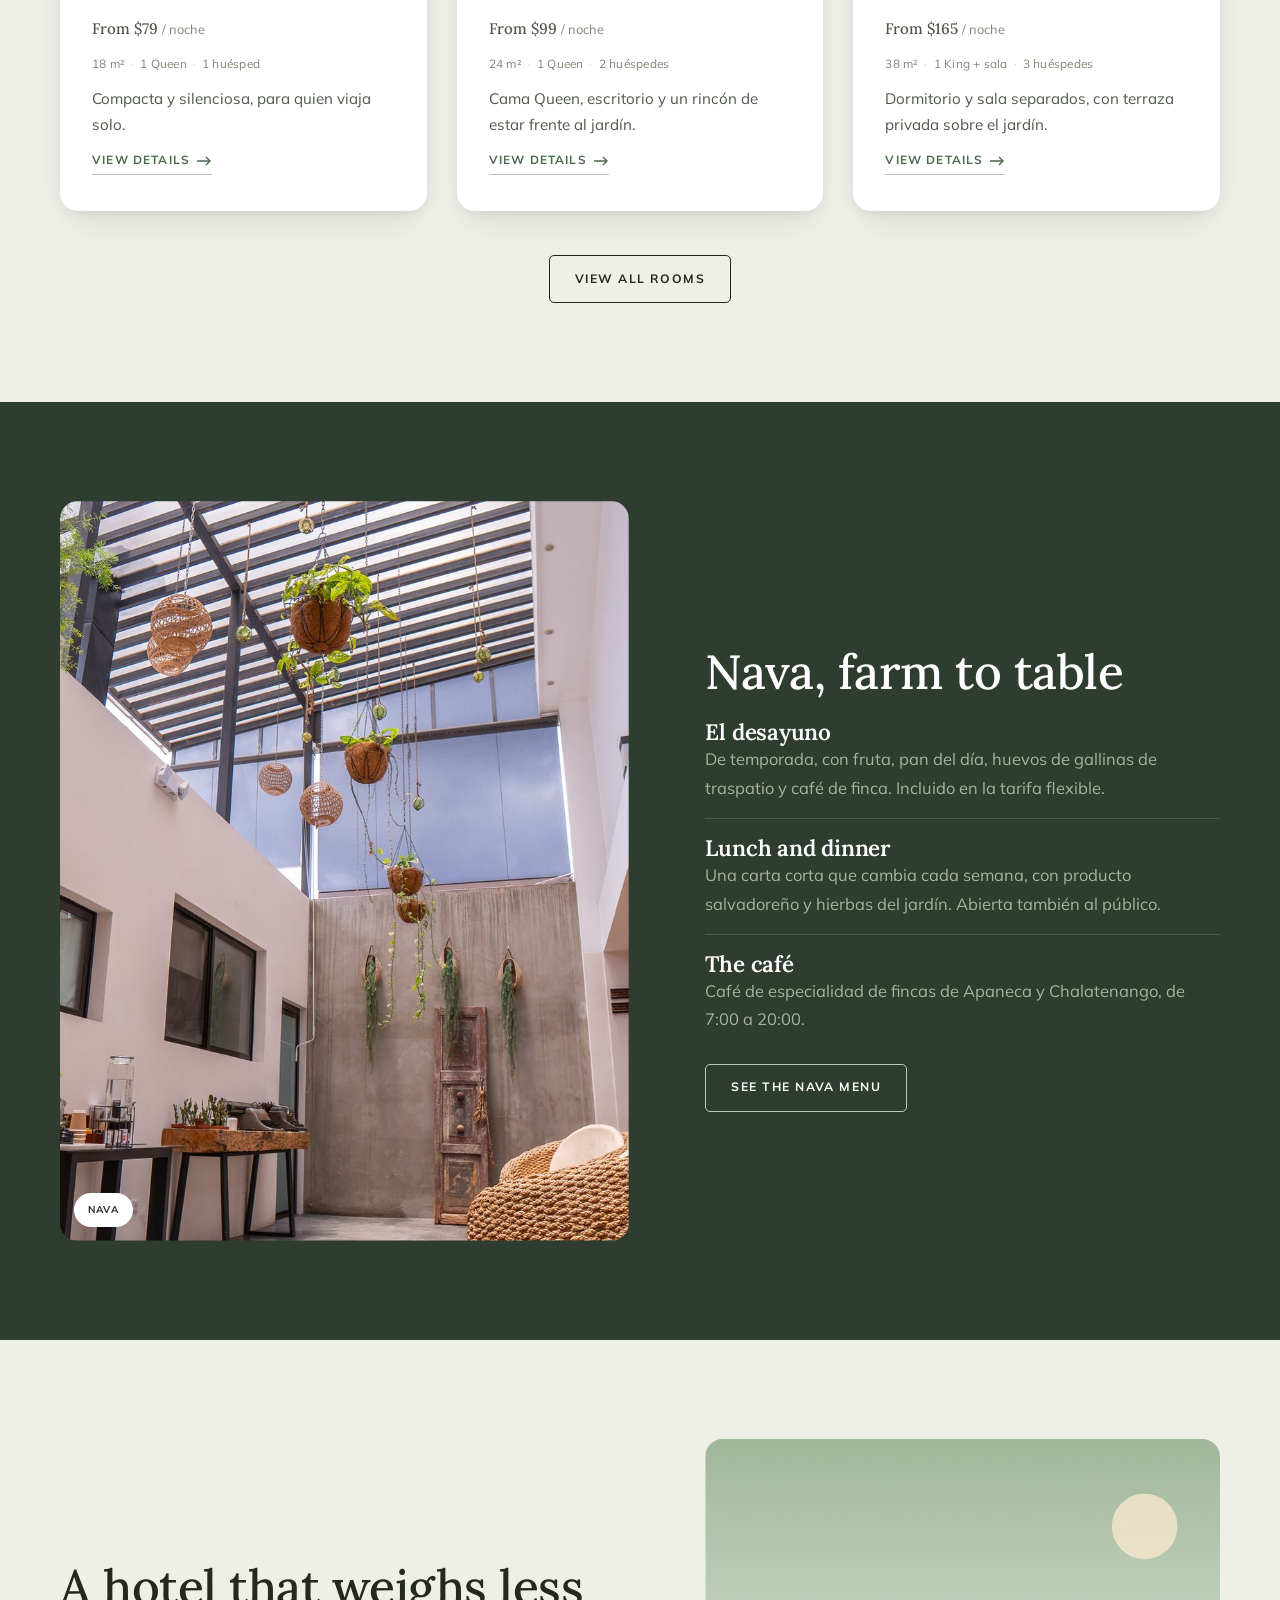
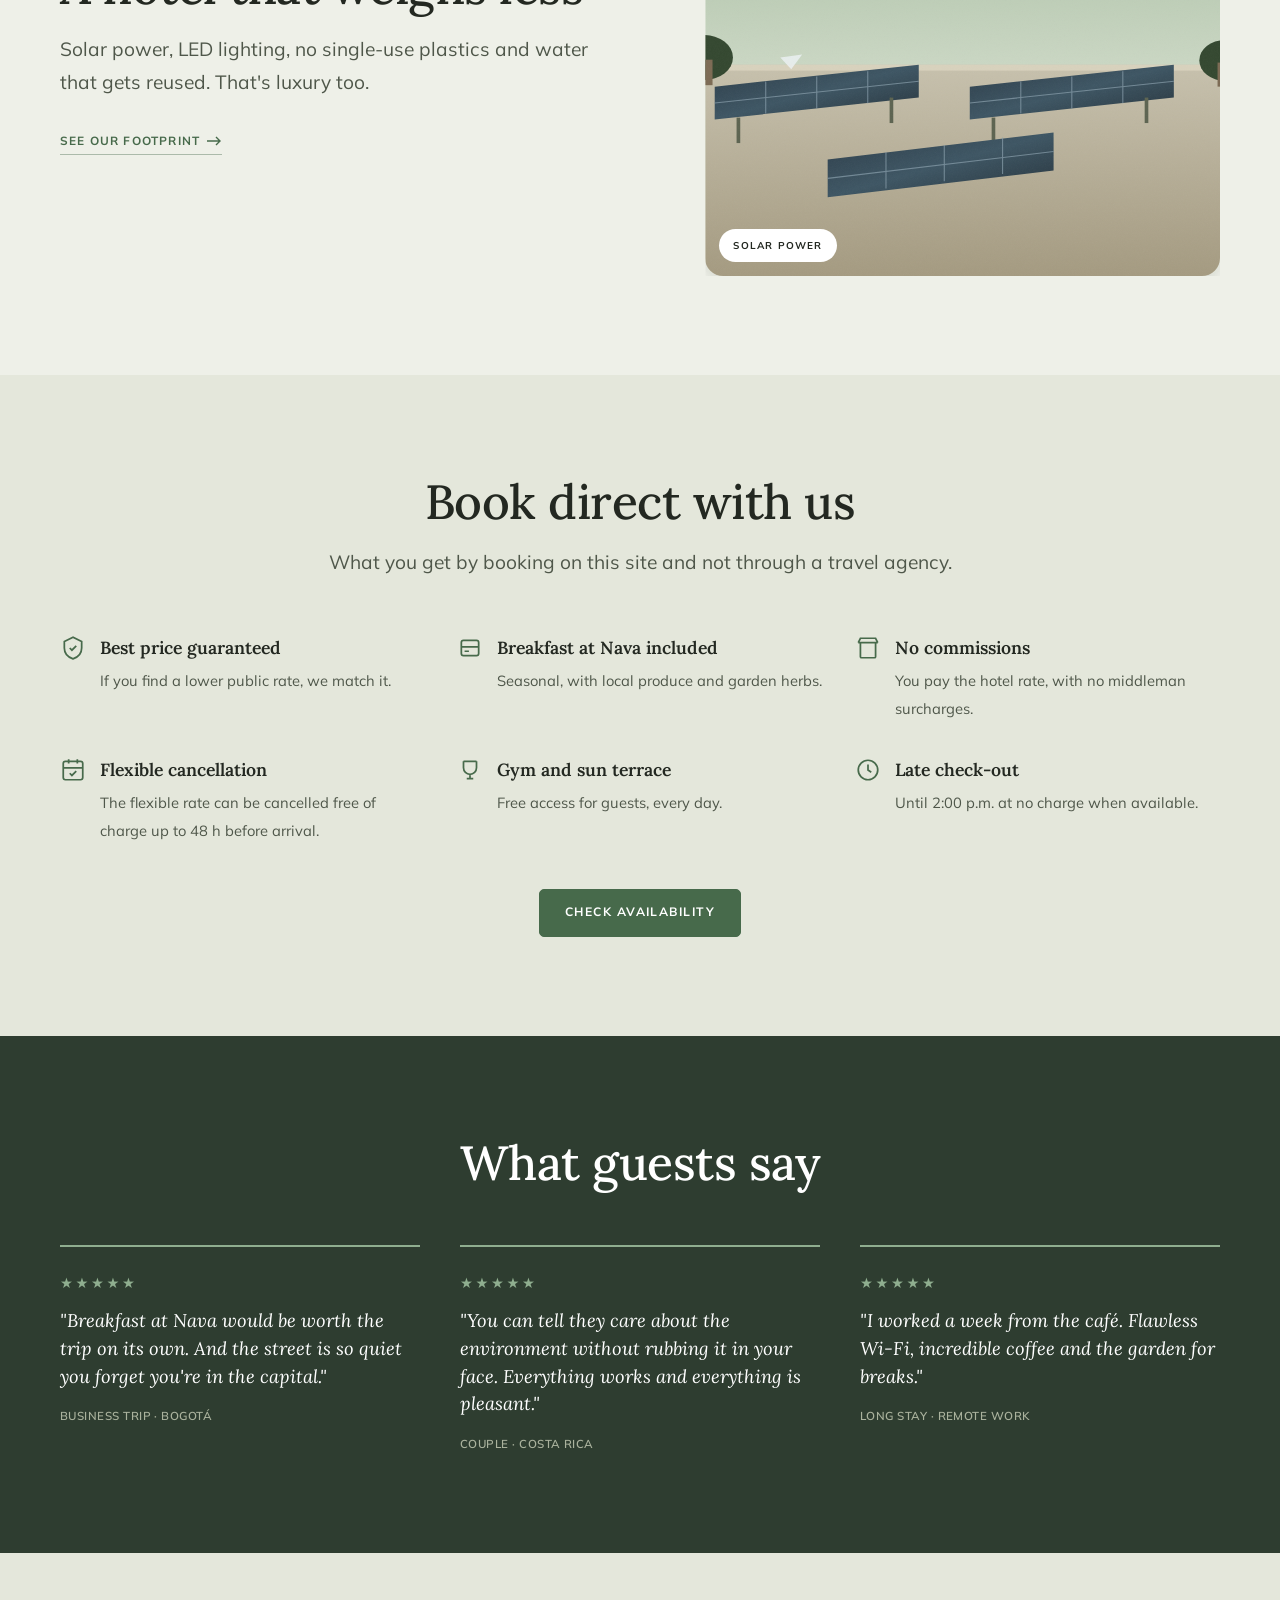
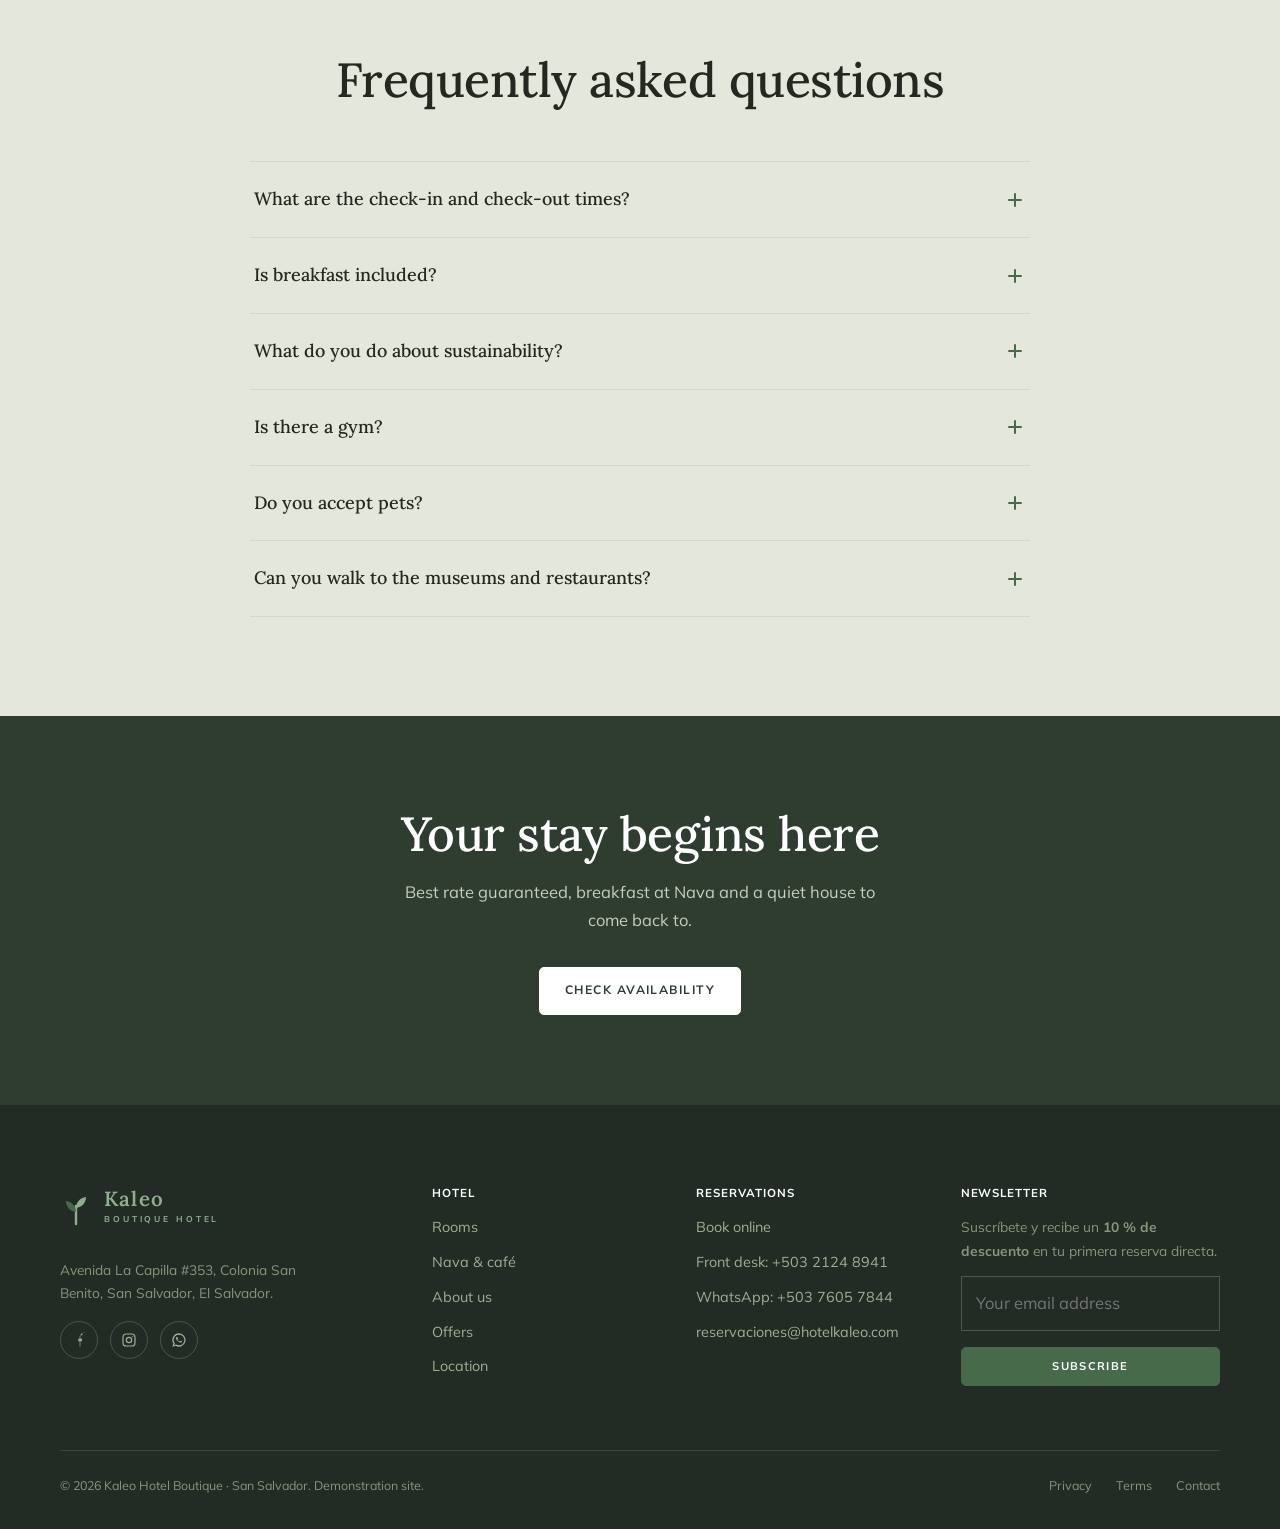
==== commit f398a769: "Kaleo: usar fotos reales del hotel en lugar de las ilustraciones - Sustituye 13 de las 14 imagenes p" ====
--- a/index.html
+++ b/index.html
@@ -12,7 +12,7 @@
 <meta property="og:title" content="Kaleo Hotel Boutique · San Salvador">
 <meta property="og:description" content="Hecho para bajar el ritmo. Doce habitaciones en San Benito, jardín y restaurante de la huerta a la mesa.">
 <meta property="og:type" content="website">
-<meta property="og:image" content="assets/img/hotel/hero.svg">
+<meta property="og:image" content="assets/img/hotel/hero.jpg">
 <link rel="preconnect" href="https://fonts.googleapis.com">
 <link rel="preconnect" href="https://fonts.gstatic.com" crossorigin>
 <link href="https://fonts.googleapis.com/css2?family=Lora:ital,wght@0,400;0,500;0,600;1,400;1,500&family=Mulish:wght@400;500;600;700&display=swap" rel="stylesheet">
@@ -33,7 +33,7 @@
   },
   "geo": { "@type": "GeoCoordinates", "latitude": 13.69285, "longitude": -89.23861 },
   "telephone": "+503-2124-8941",
-  "image": "assets/img/hotel/hero.svg",
+  "image": "assets/img/hotel/hero.jpg",
   "priceRange": "$$",
   "amenityFeature": [
     { "@type": "LocationFeatureSpecification", "name": "Restaurante de la huerta a la mesa (Nava)", "value": true },
@@ -90,7 +90,7 @@
 <!-- ===== HERO ===== -->
 <section class="hero">
   <div class="hero__media">
-    <img src="assets/img/hotel/hero.svg" alt="Jardín de Kaleo con hamacas entre los árboles" data-parallax="0.10" fetchpriority="high" width="1600" height="1000">
+    <img src="assets/img/hotel/hero.jpg" alt="Salón de Kaleo con sillones de mimbre y escalera de macetas" data-parallax="0.10" fetchpriority="high" width="1600" height="1067">
   </div>
   <div class="wrap hero__inner">
     <p class="hero__eyebrow">San Benito · San Salvador</p>
@@ -108,7 +108,7 @@
 <section class="section">
   <div class="wrap split">
     <div class="split__media reveal-img">
-      <img src="assets/img/hotel/garden.svg" alt="Jardín interior de Kaleo con vegetación densa y una hamaca" loading="lazy" decoding="async">
+      <img src="assets/img/hotel/garden.jpg" alt="Jardín interior de Kaleo con césped, agaves y palmeras" loading="lazy" decoding="async">
       <span class="tag">El jardín</span>
     </div>
     <div class="split__body reveal">
@@ -136,11 +136,11 @@
     </div>
     <div class="grid grid--3">
       <a class="feature reveal" style="--i:0" href="nosotros.html">
-        <img src="assets/img/hotel/terrace.svg" alt="Sun terrace de Kaleo con tumbonas al sol" loading="lazy" decoding="async">
+        <img src="assets/img/hotel/terrace.jpg" alt="Rincón de estar de Kaleo con sillones de mimbre" loading="lazy" decoding="async">
         <div><h3>El jardín y la sun terrace</h3><p>Sombra, hamacas y una terraza al sol para el café de la mañana o la última copa.</p></div>
       </a>
       <a class="feature reveal" style="--i:1" href="nava.html">
-        <img src="assets/img/hotel/nava.svg" alt="Plato de temporada del restaurante Nava" loading="lazy" decoding="async">
+        <img src="assets/img/hotel/nava.jpg" alt="Zona de desayuno de Nava bajo el patio acristalado" loading="lazy" decoding="async">
         <div><h3>Nava, de la huerta a la mesa</h3><p>El restaurante de la casa: producto salvadoreño, hierbas del jardín y una carta que cambia con la temporada.</p></div>
       </a>
       <a class="feature reveal" style="--i:2" href="nosotros.html">
@@ -160,7 +160,7 @@
     </div>
     <div class="grid grid--3">
       <article class="card reveal" style="--i:0">
-        <div class="card__media"><img src="assets/img/hotel/room-single.svg" alt="Habitación Sencilla con cama Queen" loading="lazy"></div>
+        <div class="card__media"><img src="assets/img/hotel/room-single.jpg" alt="Habitación Sencilla con cama Queen" loading="lazy"></div>
         <div class="card__body">
           <h3>Habitación Sencilla</h3>
           <p class="card__price"><span>Desde</span> $79 <small>/ noche</small></p>
@@ -170,7 +170,7 @@
         </div>
       </article>
       <article class="card reveal" style="--i:1">
-        <div class="card__media"><img src="assets/img/hotel/room-matrimonial.svg" alt="Habitación Matrimonial con cama Queen y rincón de estar" loading="lazy"></div>
+        <div class="card__media"><img src="assets/img/hotel/room-matrimonial.jpg" alt="Habitación Matrimonial con cama Queen y rincón de estar" loading="lazy"></div>
         <div class="card__body">
           <h3>Habitación Matrimonial</h3>
           <p class="card__price"><span>Desde</span> $99 <small>/ noche</small></p>
@@ -180,7 +180,7 @@
         </div>
       </article>
       <article class="card reveal" style="--i:2">
-        <div class="card__media"><img src="assets/img/hotel/suite.svg" alt="Suite Kaleo con sala de estar y terraza privada" loading="lazy"></div>
+        <div class="card__media"><img src="assets/img/hotel/suite.jpg" alt="Suite Kaleo con sala de estar y terraza privada" loading="lazy"></div>
         <div class="card__body">
           <h3>Suite Kaleo</h3>
           <p class="card__price"><span>Desde</span> $165 <small>/ noche</small></p>
@@ -199,7 +199,7 @@
   <div class="wrap">
     <div class="split">
       <div class="split__media split__media--tall reveal-img">
-        <img src="assets/img/hotel/nava.svg" alt="Comedor del restaurante Nava abierto al jardín" loading="lazy" decoding="async">
+        <img src="assets/img/hotel/nava.jpg" alt="Zona de desayuno de Nava en el patio de Kaleo" loading="lazy" decoding="async">
         <span class="tag">Nava</span>
       </div>
       <div class="split__body reveal">
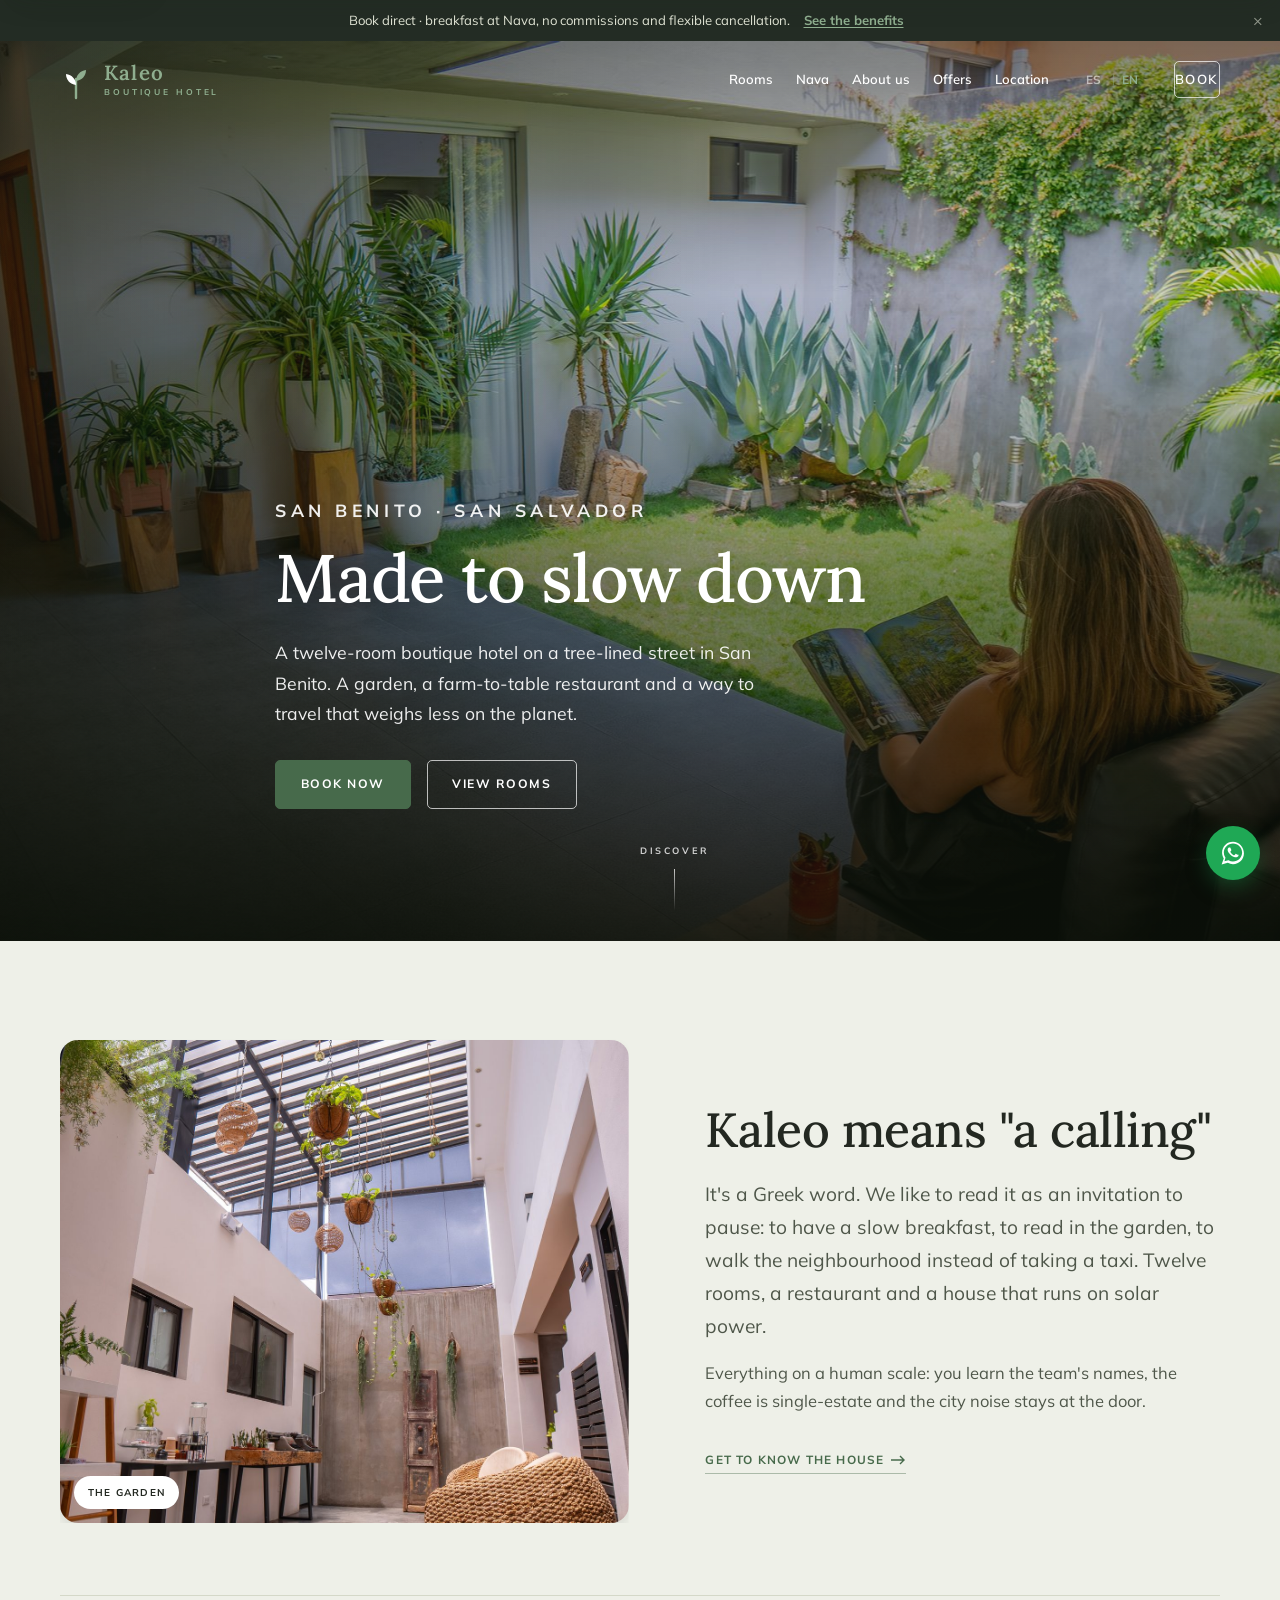
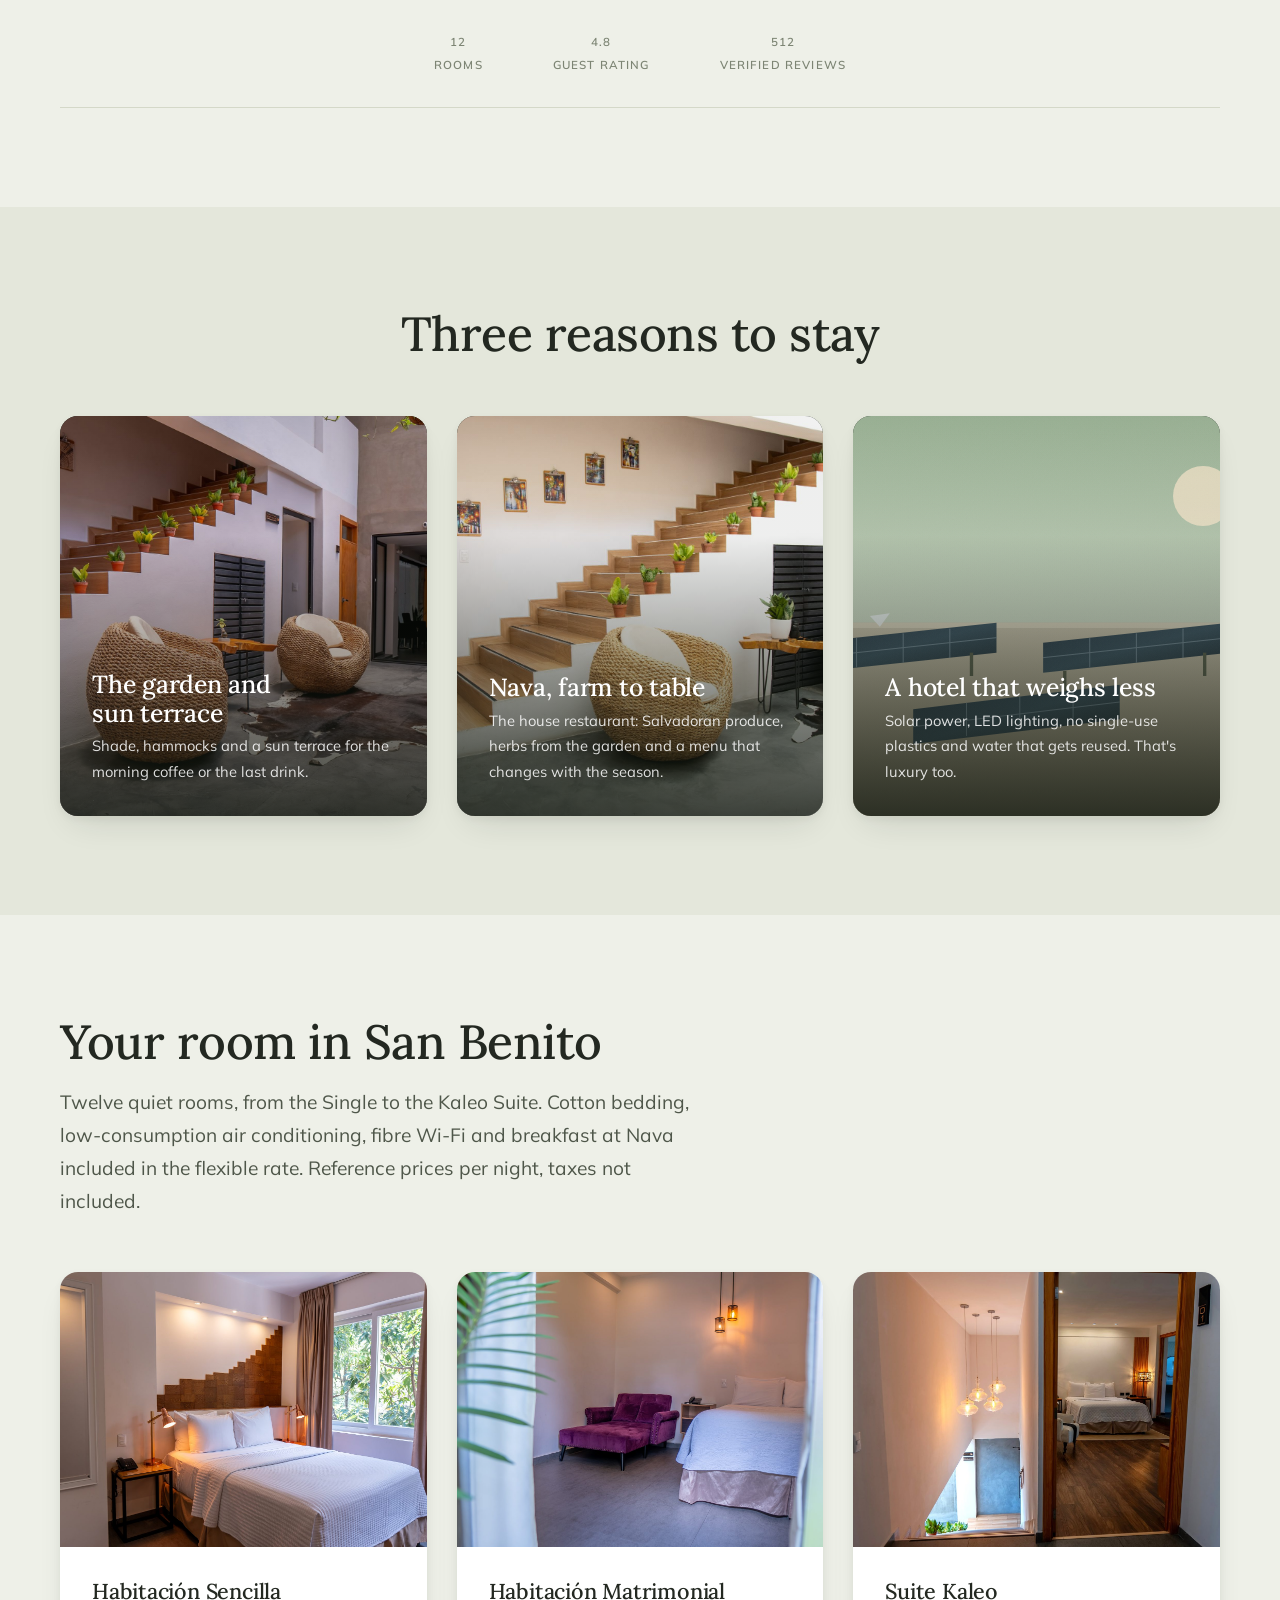
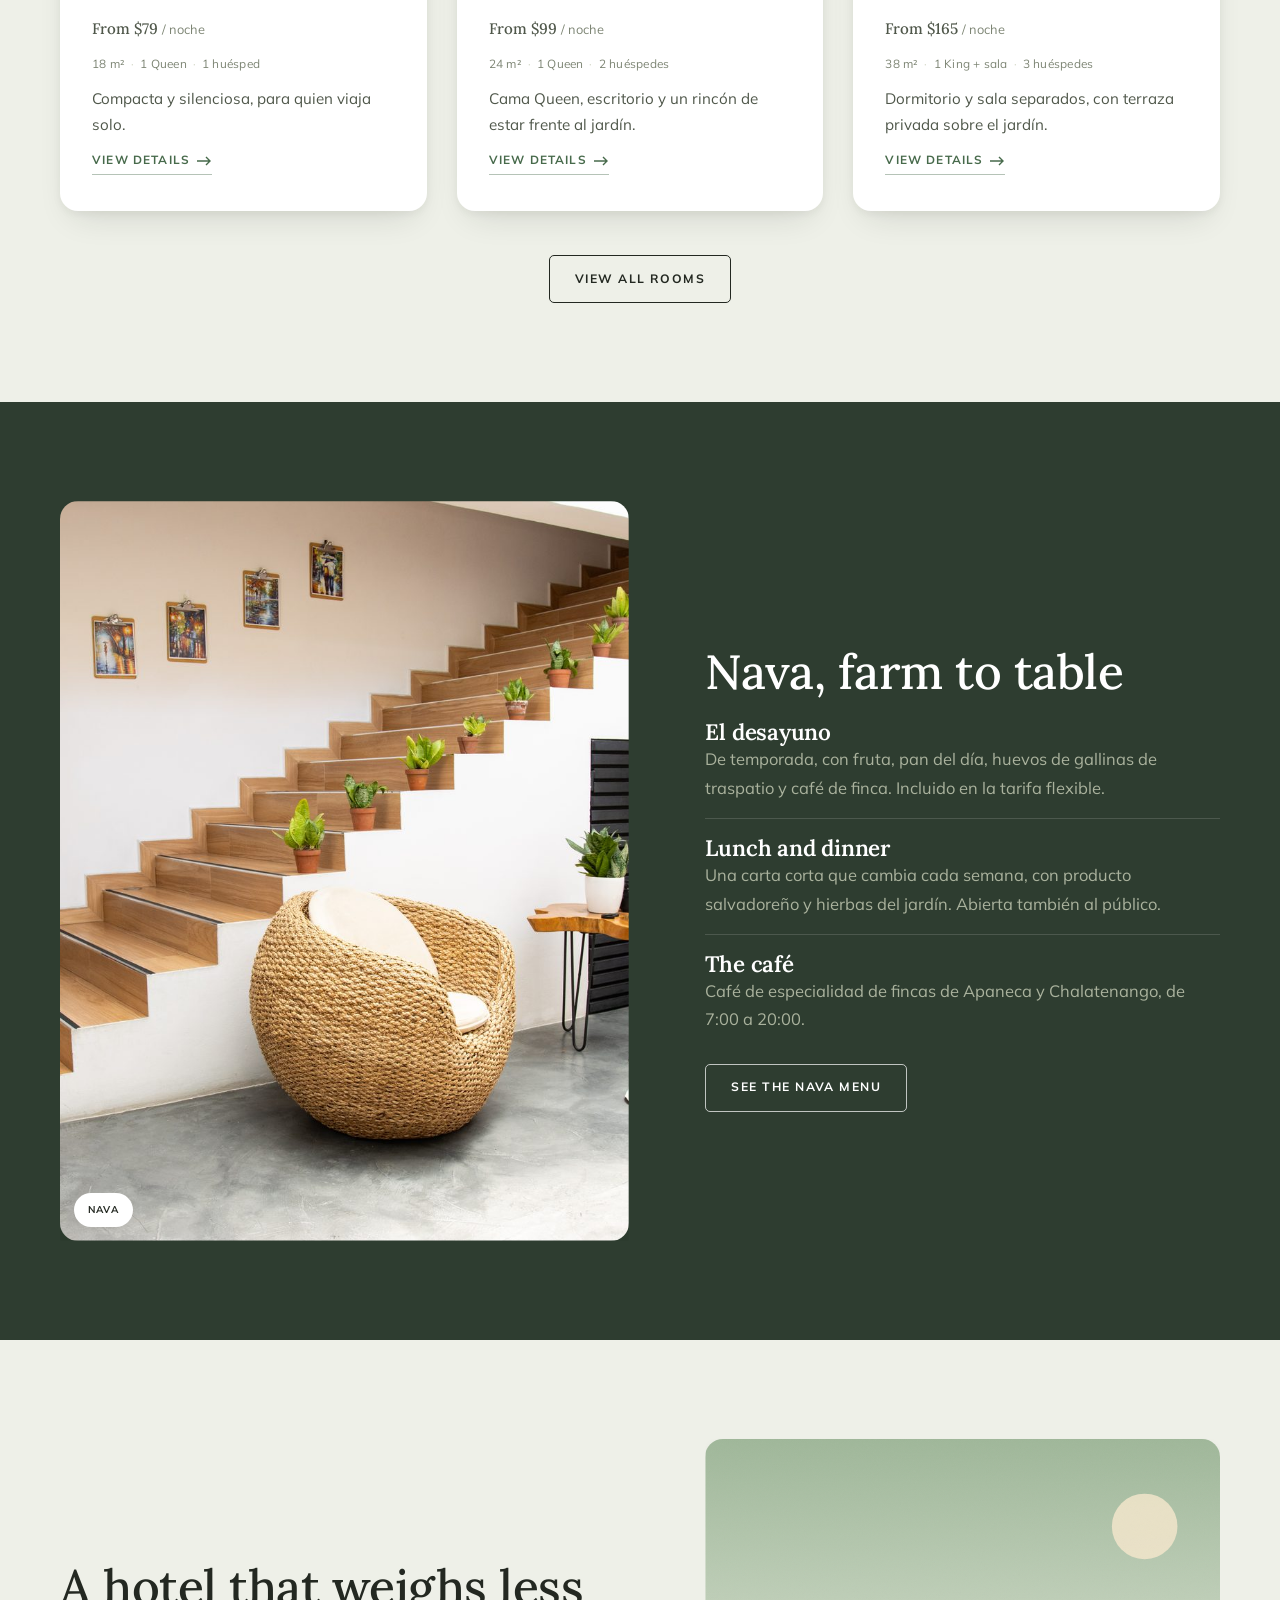
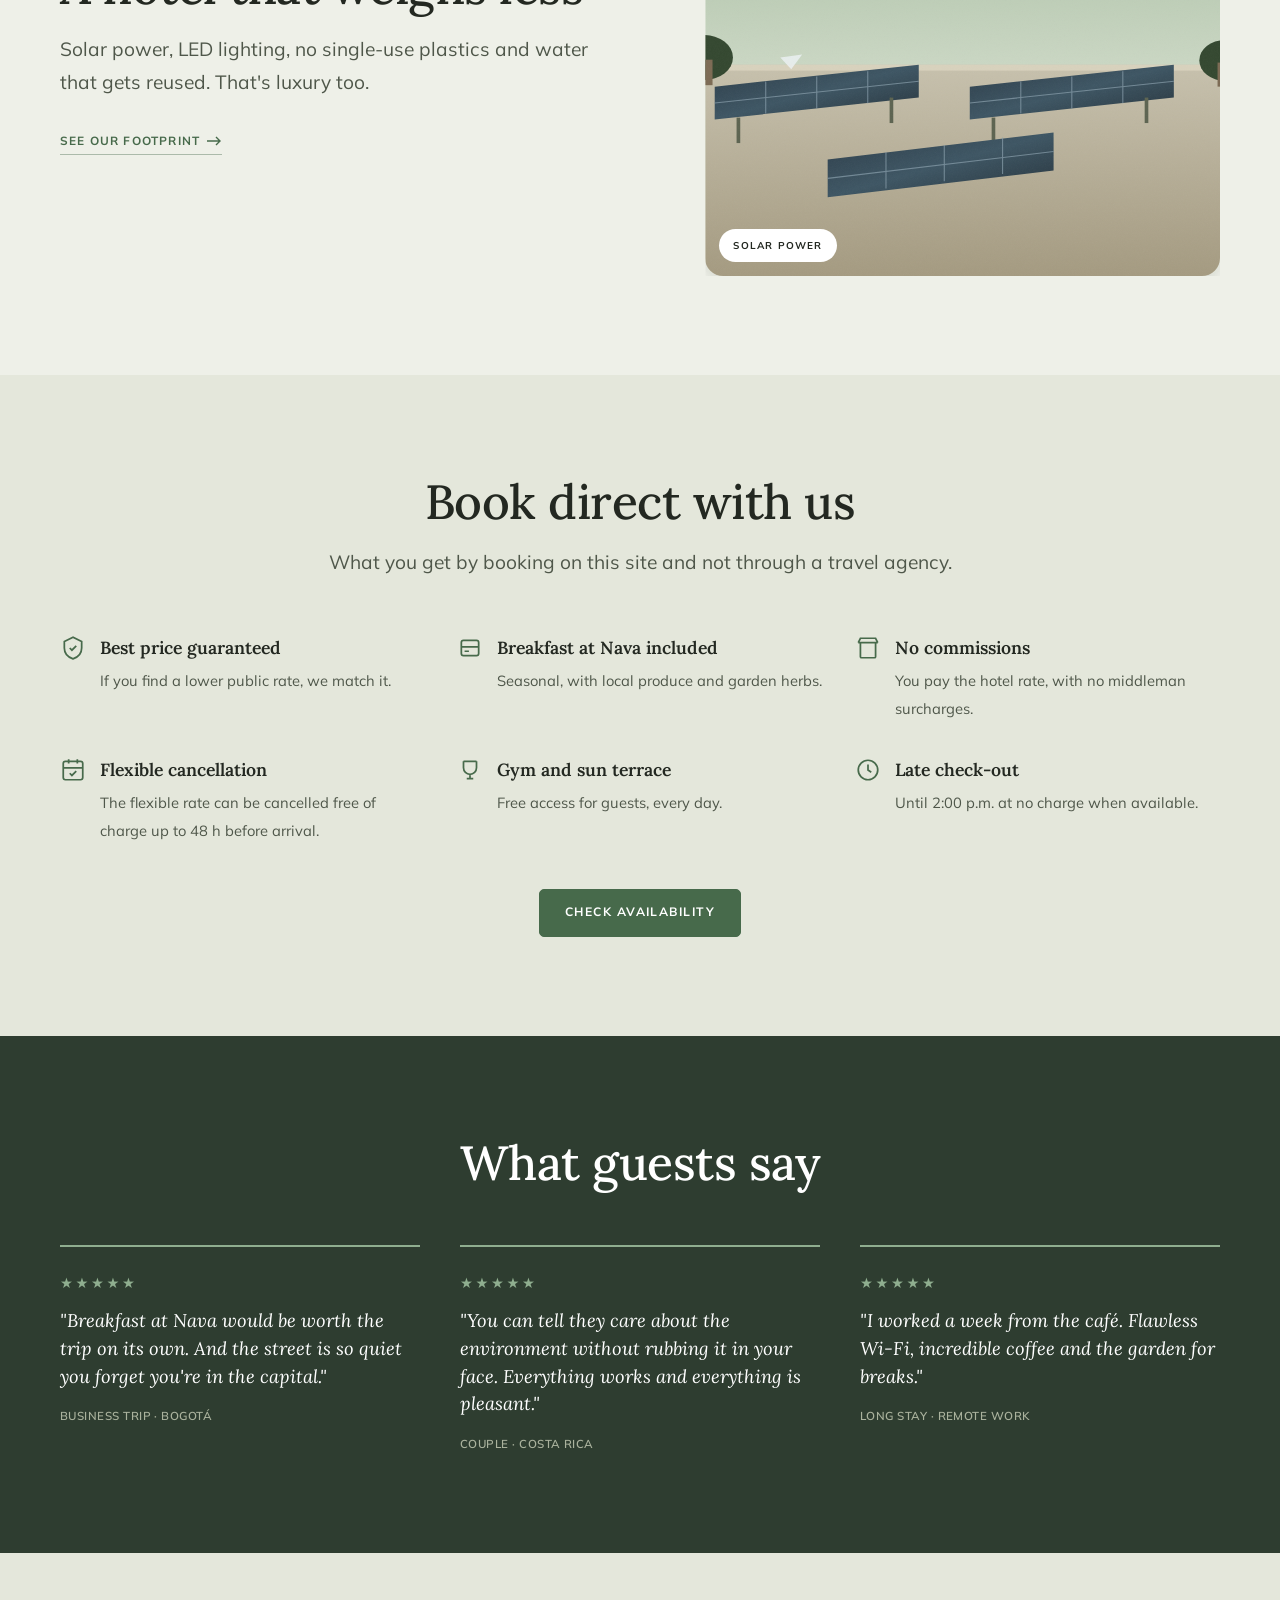
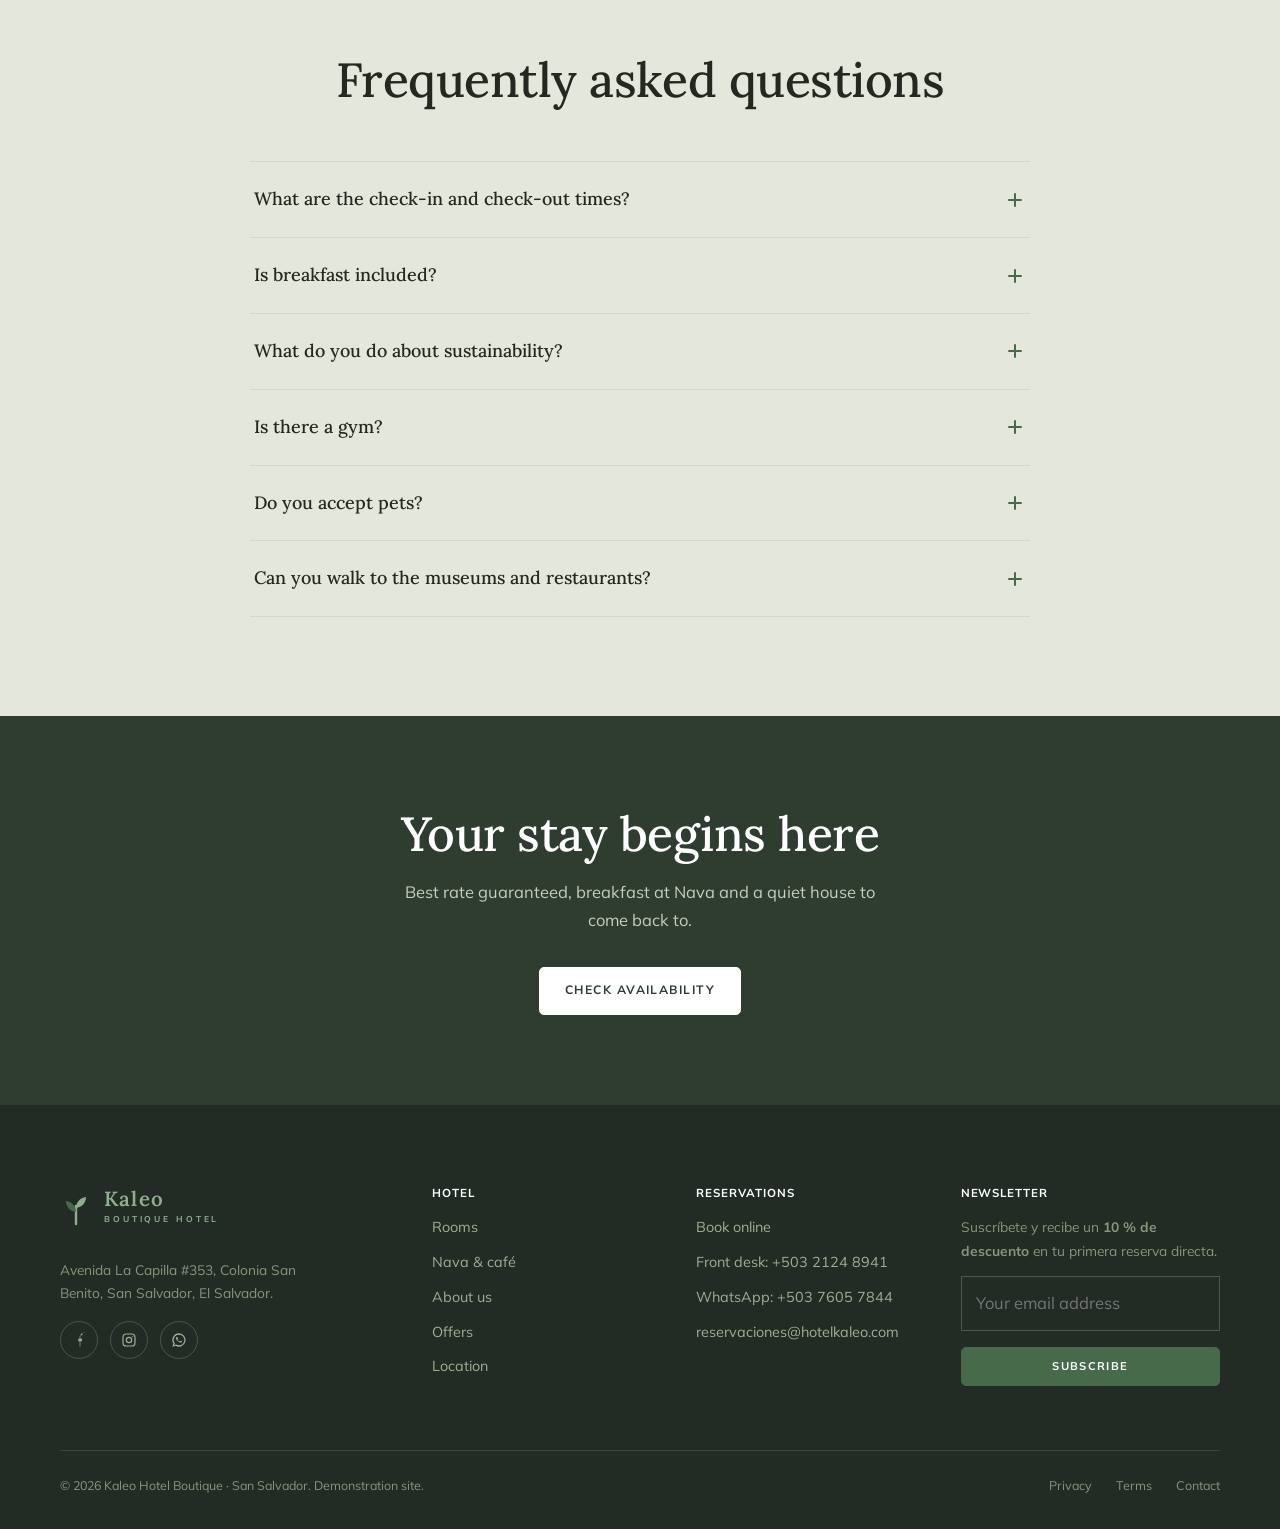
==== commit 3220d89a: "Kaleo: revision de fotos por pagina y correccion de recortes Revisadas todas las paginas con las fot" ====
--- a/index.html
+++ b/index.html
@@ -90,7 +90,7 @@
 <!-- ===== HERO ===== -->
 <section class="hero">
   <div class="hero__media">
-    <img src="assets/img/hotel/hero.jpg" alt="Salón de Kaleo con sillones de mimbre y escalera de macetas" data-parallax="0.10" fetchpriority="high" width="1600" height="1067">
+    <img src="assets/img/hotel/hero.jpg" alt="Jardín interior de Kaleo con césped, agaves y un huésped leyendo" data-parallax="0.10" fetchpriority="high" width="1920" height="1280">
   </div>
   <div class="wrap hero__inner">
     <p class="hero__eyebrow">San Benito · San Salvador</p>
@@ -108,7 +108,7 @@
 <section class="section">
   <div class="wrap split">
     <div class="split__media reveal-img">
-      <img src="assets/img/hotel/garden.jpg" alt="Jardín interior de Kaleo con césped, agaves y palmeras" loading="lazy" decoding="async">
+      <img src="assets/img/hotel/garden.jpg" alt="Patio acristalado de Kaleo con plantas colgantes" loading="lazy" decoding="async">
       <span class="tag">El jardín</span>
     </div>
     <div class="split__body reveal">
@@ -140,7 +140,7 @@
         <div><h3>El jardín y la sun terrace</h3><p>Sombra, hamacas y una terraza al sol para el café de la mañana o la última copa.</p></div>
       </a>
       <a class="feature reveal" style="--i:1" href="nava.html">
-        <img src="assets/img/hotel/nava.jpg" alt="Zona de desayuno de Nava bajo el patio acristalado" loading="lazy" decoding="async">
+        <img src="assets/img/hotel/nava.jpg" alt="Zona común de Kaleo junto al comedor de Nava" loading="lazy" decoding="async">
         <div><h3>Nava, de la huerta a la mesa</h3><p>El restaurante de la casa: producto salvadoreño, hierbas del jardín y una carta que cambia con la temporada.</p></div>
       </a>
       <a class="feature reveal" style="--i:2" href="nosotros.html">
@@ -199,7 +199,7 @@
   <div class="wrap">
     <div class="split">
       <div class="split__media split__media--tall reveal-img">
-        <img src="assets/img/hotel/nava.jpg" alt="Zona de desayuno de Nava en el patio de Kaleo" loading="lazy" decoding="async">
+        <img src="assets/img/hotel/nava.jpg" alt="Zona común de Kaleo junto al comedor de Nava" loading="lazy" decoding="async">
         <span class="tag">Nava</span>
       </div>
       <div class="split__body reveal">
--- a/assets/css/styles.css
+++ b/assets/css/styles.css
@@ -395,7 +395,9 @@
 @keyframes heroIn { to { opacity: 1; transform: none; } }
 .hero::after {
   content: ""; position: absolute; inset: 0; z-index: 1;
-  background: linear-gradient(180deg, rgba(20,26,18,.44) 0%, rgba(20,26,18,.05) 34%, rgba(20,26,18,.3) 64%, rgba(15,20,13,.82) 100%);
+  background:
+    linear-gradient(180deg, rgba(18,24,16,.5) 0%, rgba(18,24,16,.12) 28%, rgba(16,22,14,.52) 66%, rgba(11,16,9,.9) 100%),
+    linear-gradient(90deg, rgba(13,19,11,.5) 0%, rgba(13,19,11,0) 58%);
 }
 .hero__inner { max-width: 730px; position: relative; z-index: 2; }
 .hero h1 { color: #fff; margin: 0 0 var(--s-5); text-shadow: 0 2px 30px rgba(0,0,0,.28); }
@@ -600,8 +602,9 @@
 }
 
 /* ---------- Ofertas ---------- */
+.offers-list { display: grid; gap: clamp(22px, 3vw, 34px); }
 .offer {
-  display: grid; grid-template-columns: 1.1fr 1fr;
+  display: grid; grid-template-columns: 1.15fr 1fr;
   border-radius: var(--r-lg); overflow: hidden;
   background: var(--surface);
   box-shadow: var(--shadow-2);
@@ -687,10 +690,11 @@
 
 .rate-room {
   border-radius: var(--r-lg); overflow: hidden;
-  margin-bottom: var(--s-5); display: grid; grid-template-columns: 250px 1fr;
+  margin-bottom: var(--s-5); display: grid; grid-template-columns: 280px 1fr;
+  align-items: start;
   background: var(--surface); box-shadow: var(--shadow-2);
 }
-.rate-room > img { width: 100%; height: 100%; object-fit: cover; min-height: 220px; }
+.rate-room > img { width: 100%; height: auto; aspect-ratio: 4 / 3; object-fit: cover; }
 .rate-room__body { padding: var(--s-6); }
 .rate-room__body h3 { font-size: 1.3rem; }
 .rate-option {
@@ -701,7 +705,7 @@
 .rate-option small { color: var(--ink-3); }
 .rate-option .price b { font-family: var(--font-display); font-size: 1.25rem; font-weight: 500; color: var(--terra); }
 .rate-option input { accent-color: var(--sage); }
-@media (max-width: 640px) { .rate-room { grid-template-columns: 1fr; } .rate-room > img { min-height: 180px; } }
+@media (max-width: 640px) { .rate-room { grid-template-columns: 1fr; } .rate-room > img { aspect-ratio: 16 / 10; } }
 
 .summary {
   position: sticky; top: 92px;
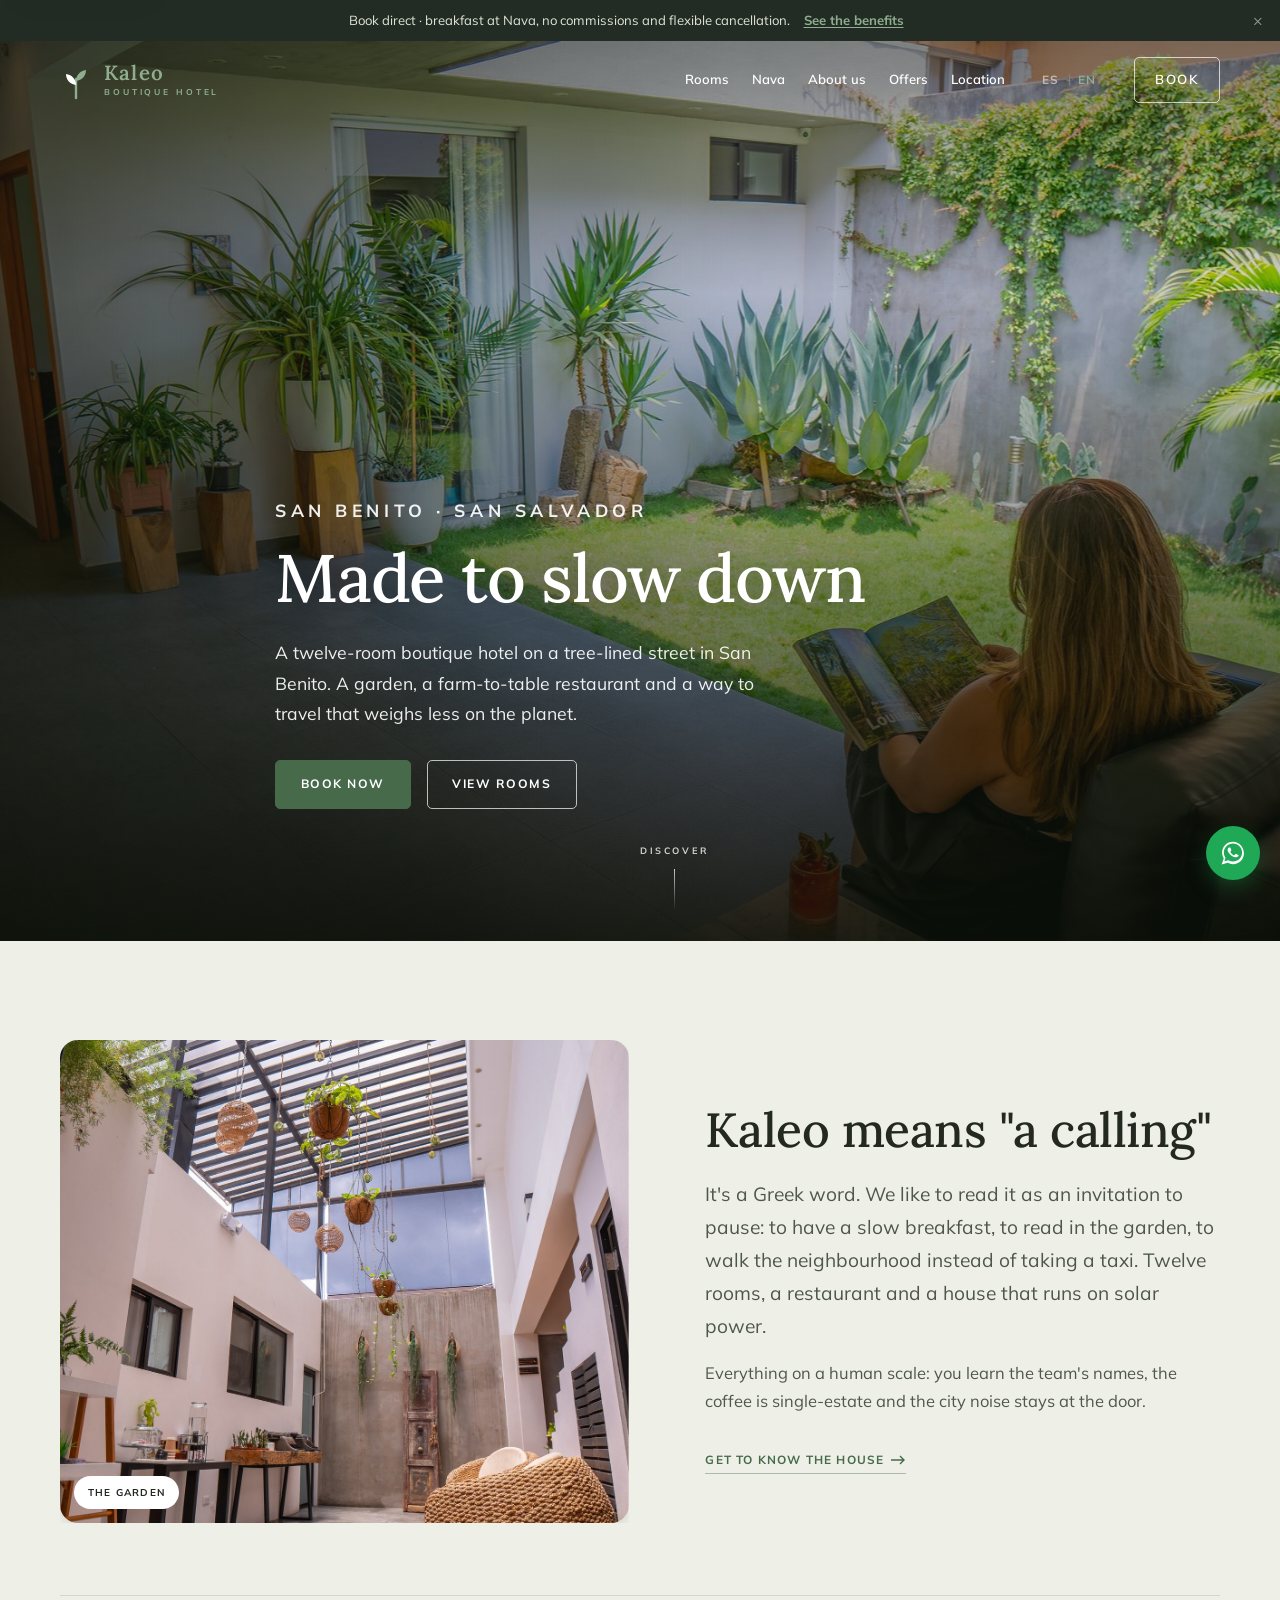
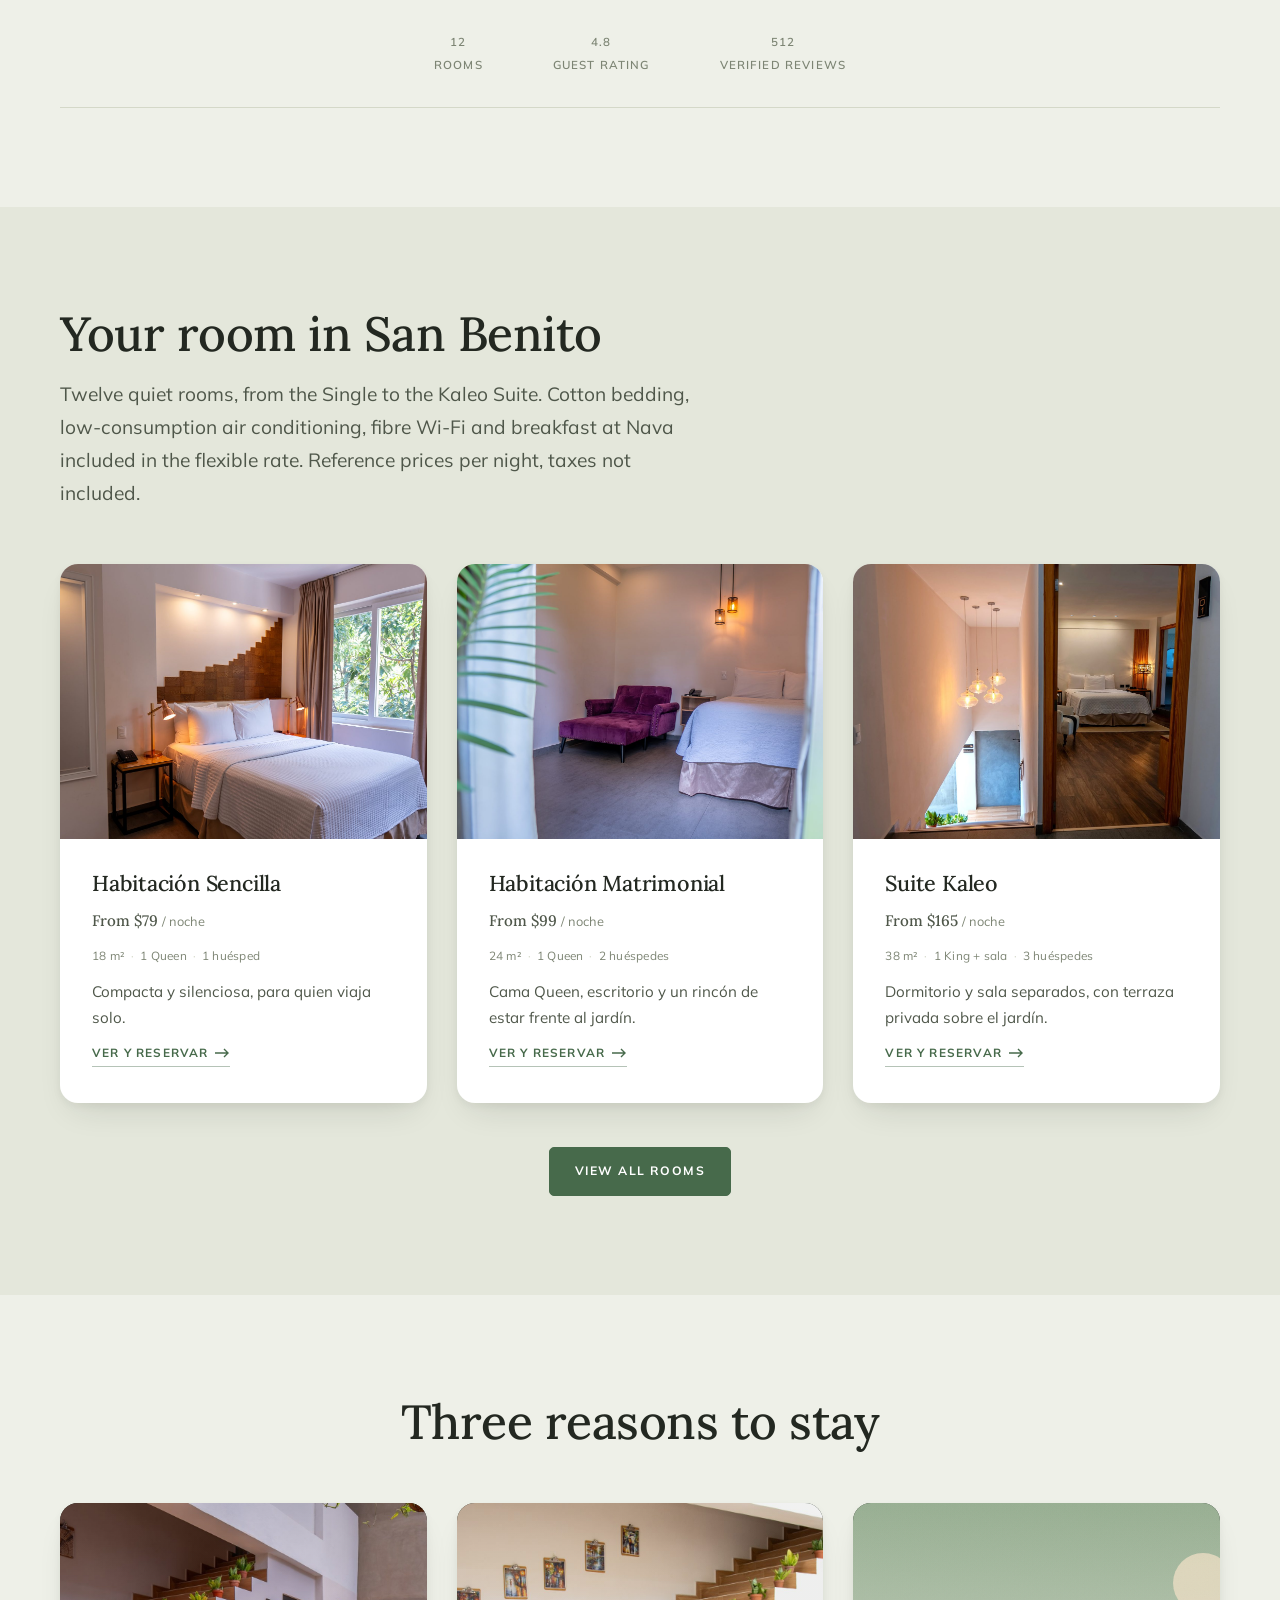
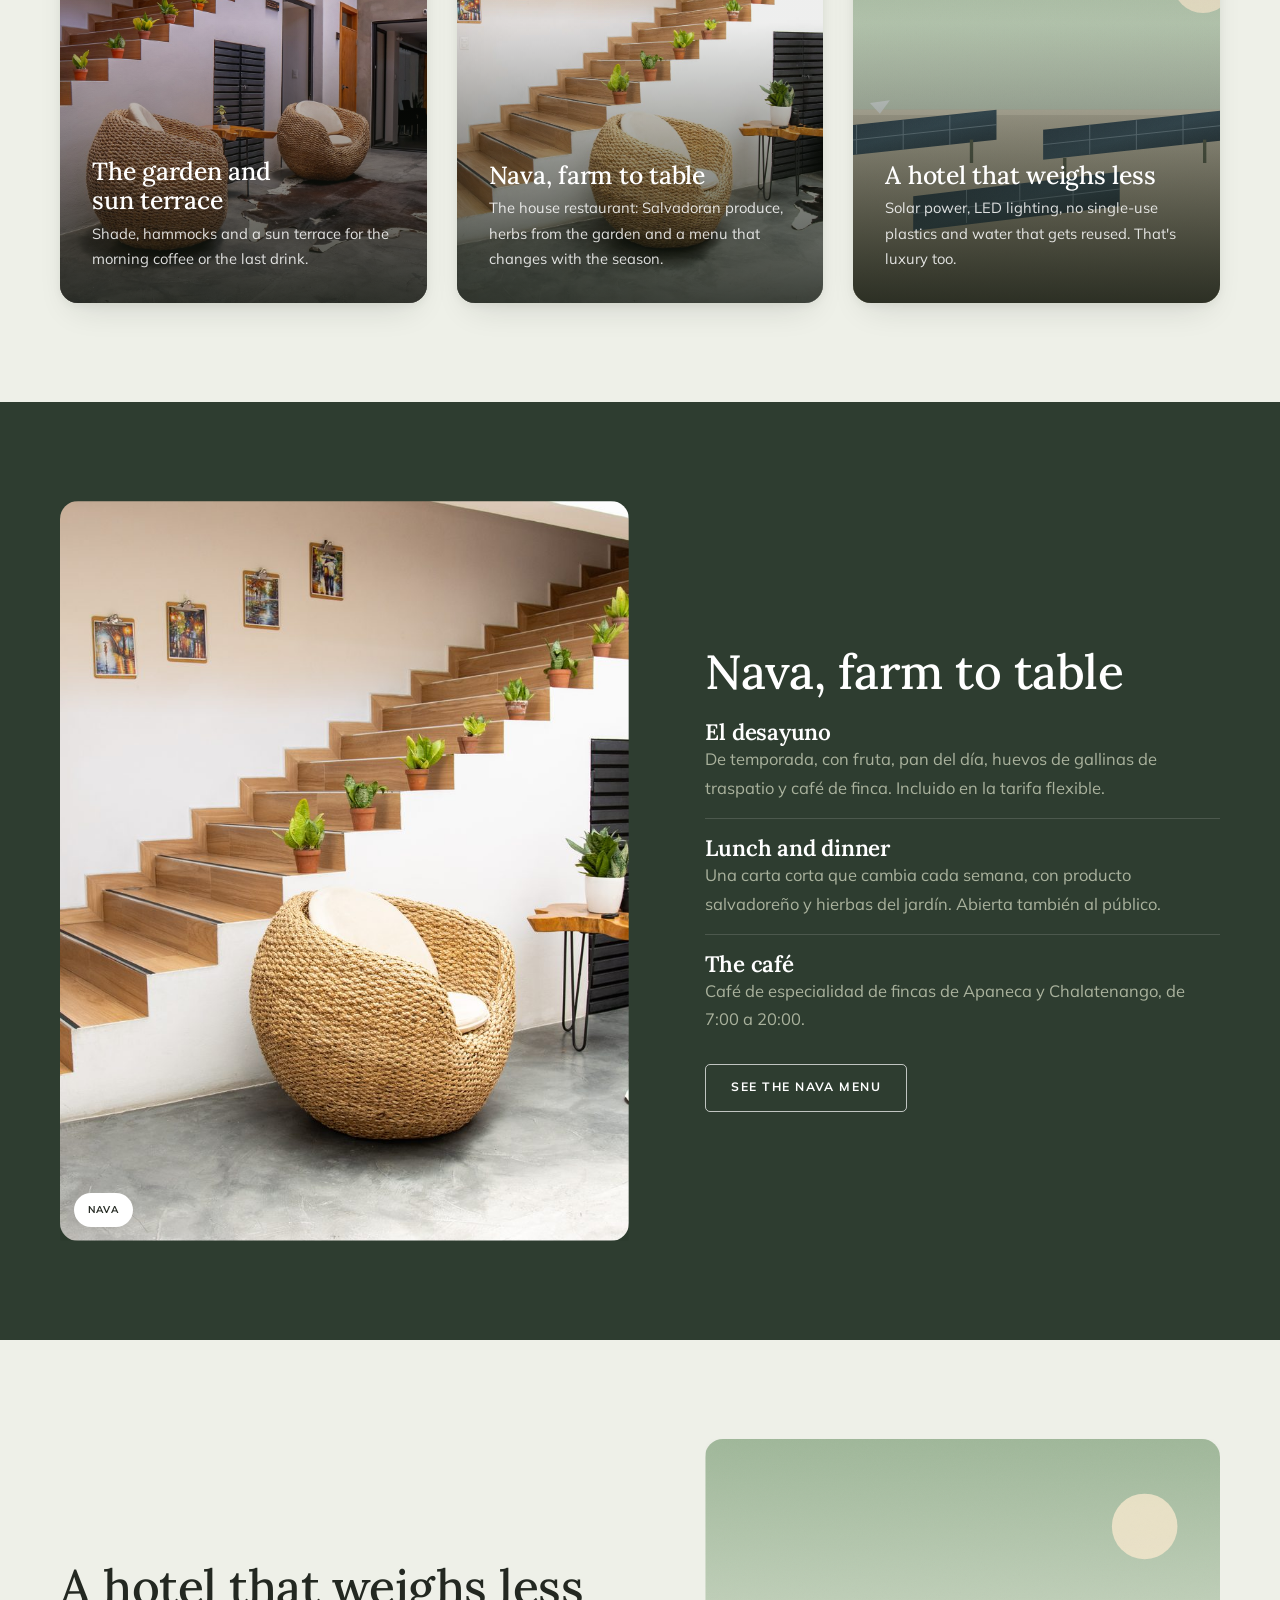
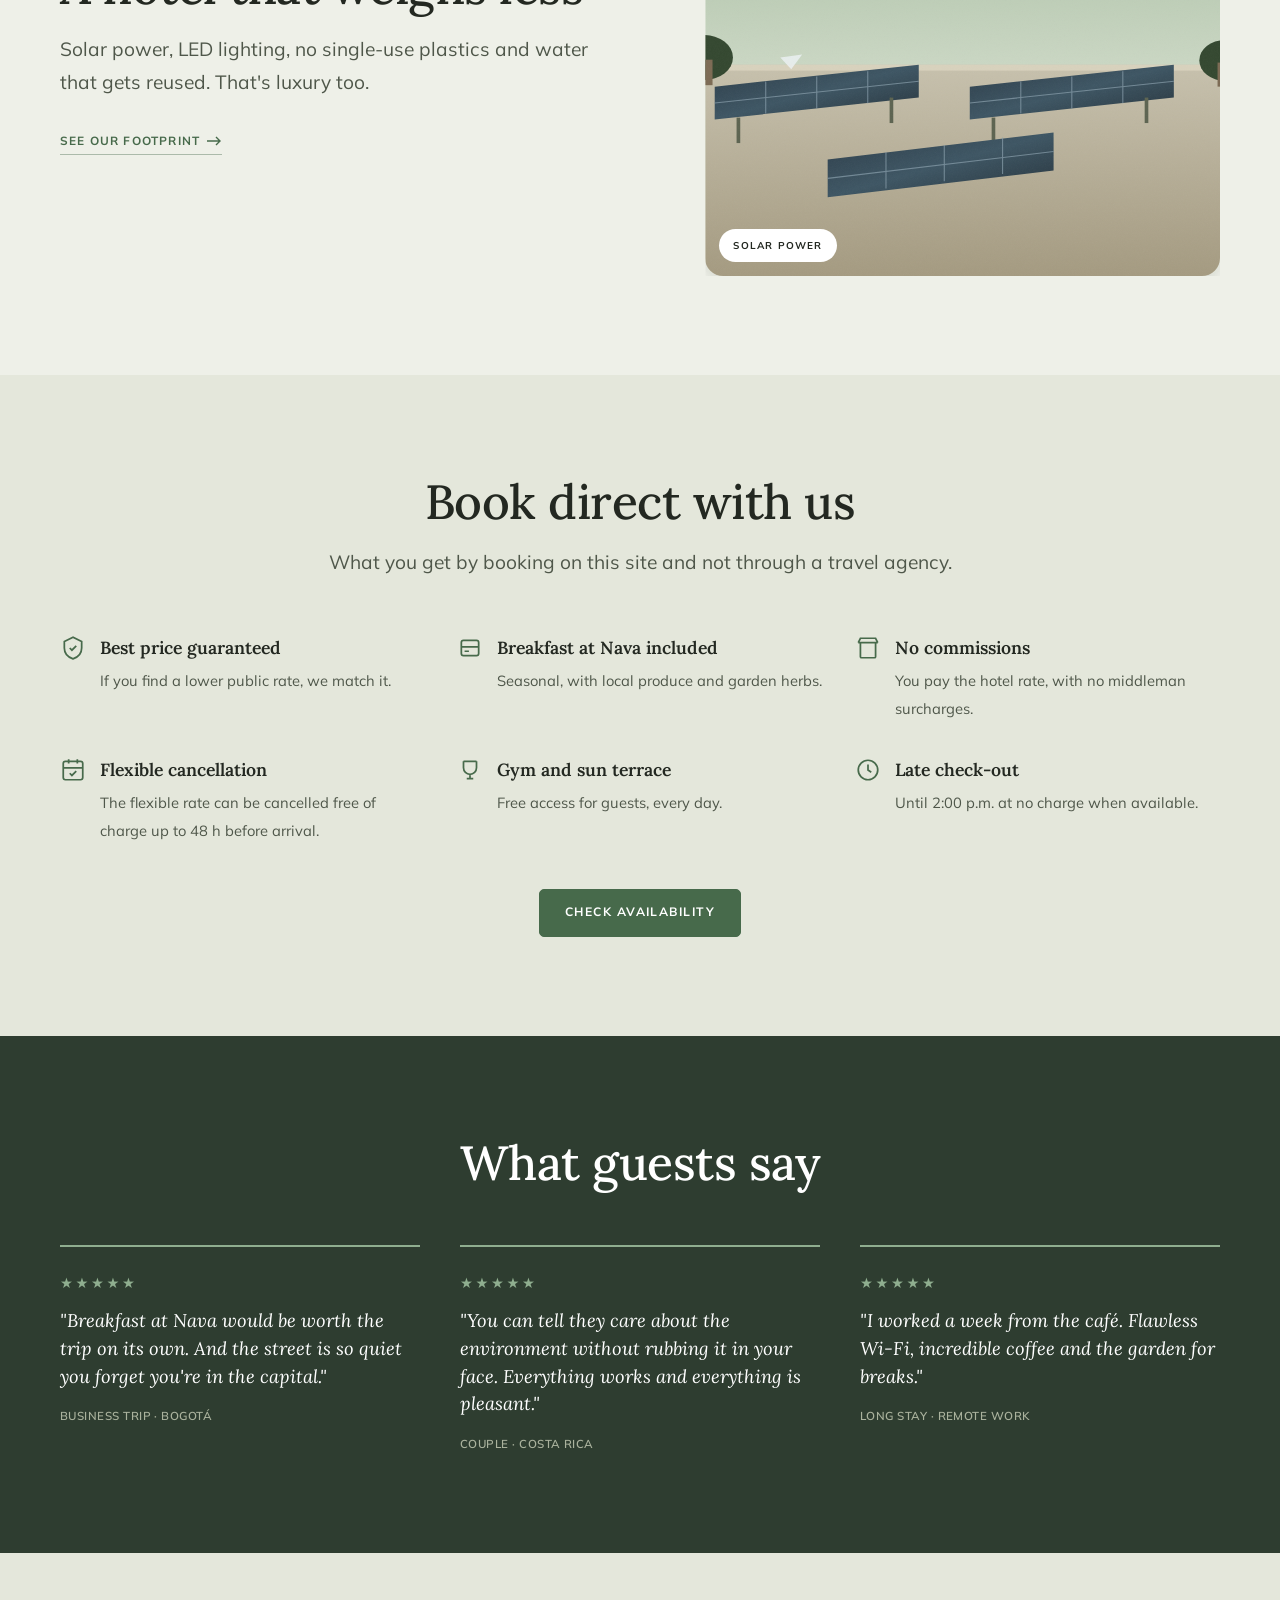
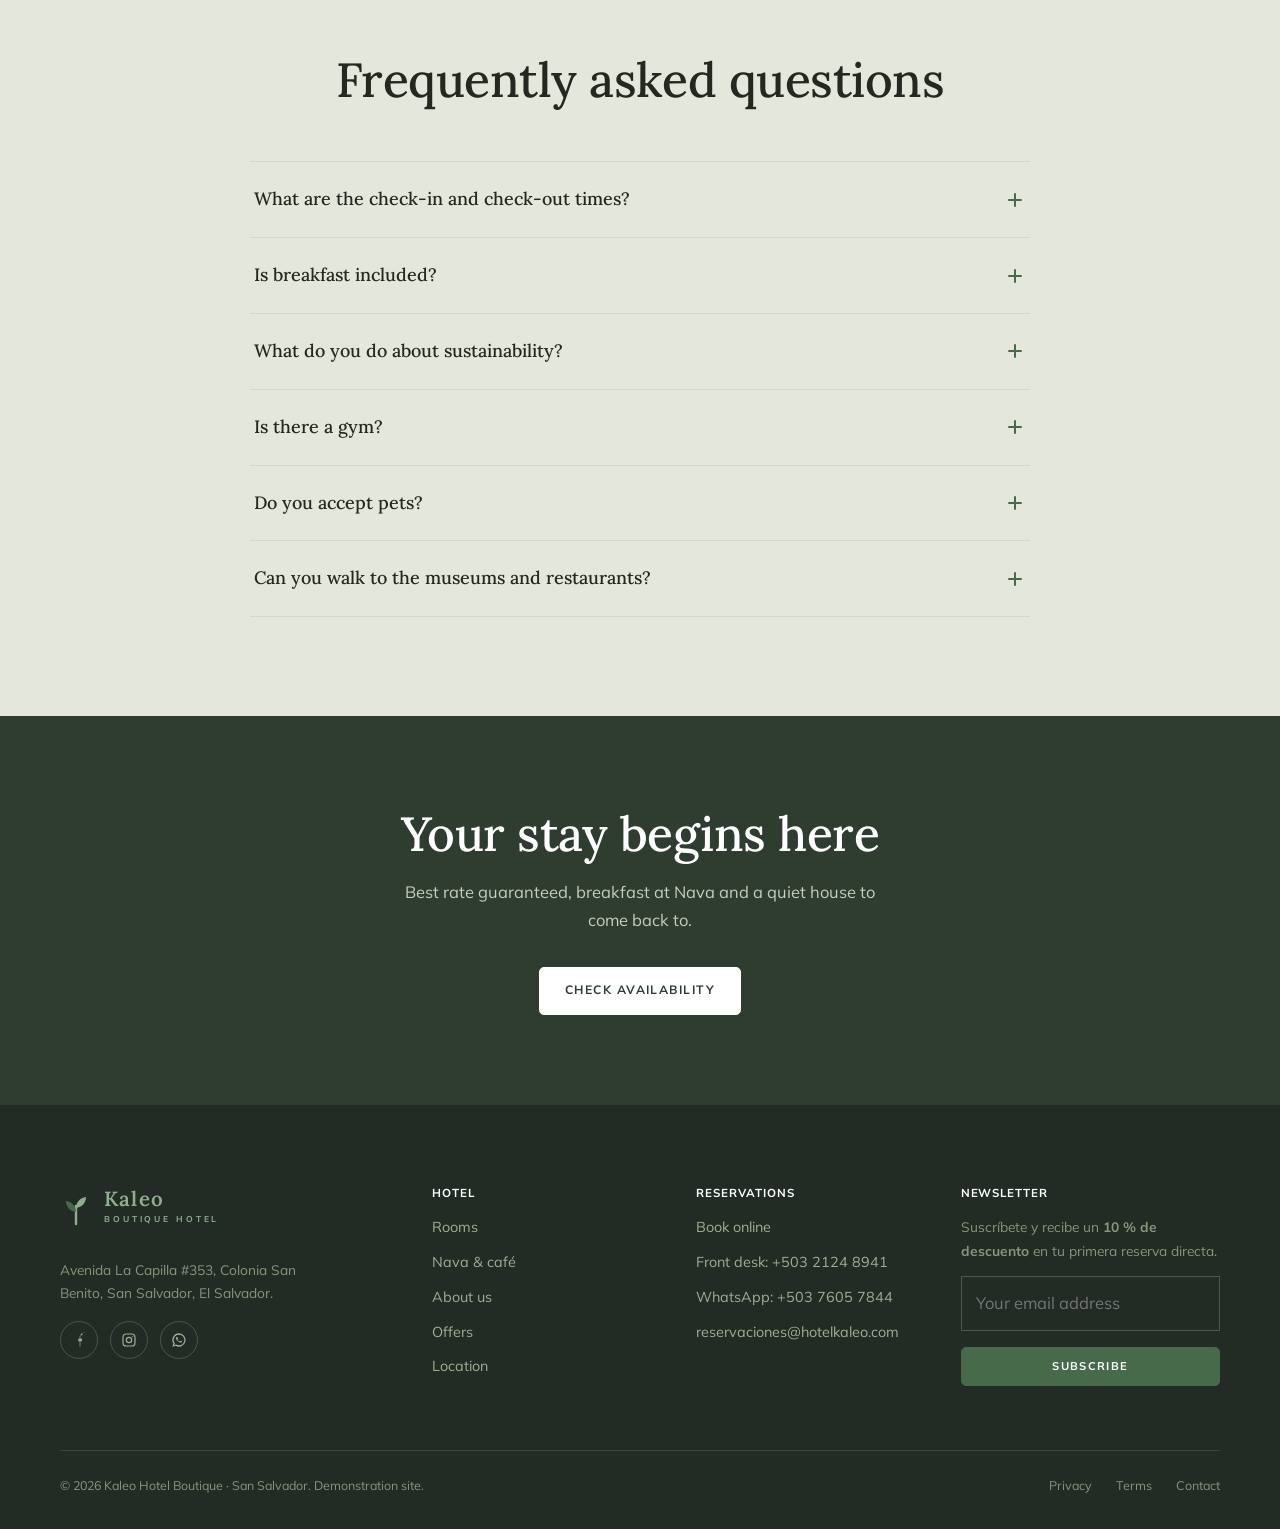
==== commit 443ae8c2: "Kaleo: hacer la navegacion y el flujo de reserva mas intuitivos Estructura / que la pagina lleve a l" ====
--- a/index.html
+++ b/index.html
@@ -128,8 +128,51 @@
   </div>
 </section>
 
+<!-- ===== HABITACIONES (preview) ===== -->
+<section class="section section--sand">
+  <div class="wrap">
+    <div class="section-head">
+      <h2 class="h-lg">Tu habitación en San Benito</h2>
+      <p class="lede">Doce habitaciones tranquilas, de la Sencilla a la Suite Kaleo. Ropa de cama de algodón, aire acondicionado de bajo consumo, Wi-Fi de fibra y desayuno en Nava incluido en la tarifa flexible. Precios de referencia por noche, sin impuestos.</p>
+    </div>
+    <div class="grid grid--3">
+      <article class="card reveal" style="--i:0">
+        <div class="card__media"><img src="assets/img/hotel/room-single.jpg" alt="Habitación Sencilla con cama Queen" loading="lazy"></div>
+        <div class="card__body">
+          <h3>Habitación Sencilla</h3>
+          <p class="card__price"><span>Desde</span> $79 <small>/ noche</small></p>
+          <div class="card__meta"><span>18 m²</span><span>1 Queen</span><span>1 huésped</span></div>
+          <p>Compacta y silenciosa, para quien viaja solo.</p>
+          <a class="link-arrow" href="habitaciones.html#sencilla">Ver y reservar <svg width="16" height="10" viewBox="0 0 16 10" fill="none"><path d="M1 5h13M10 1l4 4-4 4" stroke="currentColor" stroke-width="1.4"/></svg></a>
+        </div>
+      </article>
+      <article class="card reveal" style="--i:1">
+        <div class="card__media"><img src="assets/img/hotel/room-matrimonial.jpg" alt="Habitación Matrimonial con cama Queen y rincón de estar" loading="lazy"></div>
+        <div class="card__body">
+          <h3>Habitación Matrimonial</h3>
+          <p class="card__price"><span>Desde</span> $99 <small>/ noche</small></p>
+          <div class="card__meta"><span>24 m²</span><span>1 Queen</span><span>2 huéspedes</span></div>
+          <p>Cama Queen, escritorio y un rincón de estar frente al jardín.</p>
+          <a class="link-arrow" href="habitaciones.html#matrimonial">Ver y reservar <svg width="16" height="10" viewBox="0 0 16 10" fill="none"><path d="M1 5h13M10 1l4 4-4 4" stroke="currentColor" stroke-width="1.4"/></svg></a>
+        </div>
+      </article>
+      <article class="card reveal" style="--i:2">
+        <div class="card__media"><img src="assets/img/hotel/suite.jpg" alt="Suite Kaleo con sala de estar y terraza privada" loading="lazy"></div>
+        <div class="card__body">
+          <h3>Suite Kaleo</h3>
+          <p class="card__price"><span>Desde</span> $165 <small>/ noche</small></p>
+          <div class="card__meta"><span>38 m²</span><span>1 King + sala</span><span>3 huéspedes</span></div>
+          <p>Dormitorio y sala separados, con terraza privada sobre el jardín.</p>
+          <a class="link-arrow" href="habitaciones.html#suite">Ver y reservar <svg width="16" height="10" viewBox="0 0 16 10" fill="none"><path d="M1 5h13M10 1l4 4-4 4" stroke="currentColor" stroke-width="1.4"/></svg></a>
+        </div>
+      </article>
+    </div>
+    <div class="center" style="margin-top:44px"><a class="btn btn--primary" href="habitaciones.html">Ver todas las habitaciones</a></div>
+  </div>
+</section>
+
 <!-- ===== TRES RAZONES ===== -->
-<section class="section section--sand">
+<section class="section">
   <div class="wrap">
     <div class="section-head center">
       <h2 class="h-lg">Tres razones para quedarte</h2>
@@ -148,49 +191,6 @@
         <div><h3>Un hotel que pesa menos</h3><p>Energía solar, luz LED, sin plásticos de un solo uso y agua que se aprovecha. El lujo también es eso.</p></div>
       </a>
     </div>
-  </div>
-</section>
-
-<!-- ===== HABITACIONES (preview) ===== -->
-<section class="section">
-  <div class="wrap">
-    <div class="section-head">
-      <h2 class="h-lg">Tu habitación en San Benito</h2>
-      <p class="lede">Doce habitaciones tranquilas, de la Sencilla a la Suite Kaleo. Ropa de cama de algodón, aire acondicionado de bajo consumo, Wi-Fi de fibra y desayuno en Nava incluido en la tarifa flexible. Precios de referencia por noche, sin impuestos.</p>
-    </div>
-    <div class="grid grid--3">
-      <article class="card reveal" style="--i:0">
-        <div class="card__media"><img src="assets/img/hotel/room-single.jpg" alt="Habitación Sencilla con cama Queen" loading="lazy"></div>
-        <div class="card__body">
-          <h3>Habitación Sencilla</h3>
-          <p class="card__price"><span>Desde</span> $79 <small>/ noche</small></p>
-          <div class="card__meta"><span>18 m²</span><span>1 Queen</span><span>1 huésped</span></div>
-          <p>Compacta y silenciosa, para quien viaja solo.</p>
-          <a class="link-arrow" href="habitaciones.html#sencilla">Ver detalle <svg width="16" height="10" viewBox="0 0 16 10" fill="none"><path d="M1 5h13M10 1l4 4-4 4" stroke="currentColor" stroke-width="1.4"/></svg></a>
-        </div>
-      </article>
-      <article class="card reveal" style="--i:1">
-        <div class="card__media"><img src="assets/img/hotel/room-matrimonial.jpg" alt="Habitación Matrimonial con cama Queen y rincón de estar" loading="lazy"></div>
-        <div class="card__body">
-          <h3>Habitación Matrimonial</h3>
-          <p class="card__price"><span>Desde</span> $99 <small>/ noche</small></p>
-          <div class="card__meta"><span>24 m²</span><span>1 Queen</span><span>2 huéspedes</span></div>
-          <p>Cama Queen, escritorio y un rincón de estar frente al jardín.</p>
-          <a class="link-arrow" href="habitaciones.html#matrimonial">Ver detalle <svg width="16" height="10" viewBox="0 0 16 10" fill="none"><path d="M1 5h13M10 1l4 4-4 4" stroke="currentColor" stroke-width="1.4"/></svg></a>
-        </div>
-      </article>
-      <article class="card reveal" style="--i:2">
-        <div class="card__media"><img src="assets/img/hotel/suite.jpg" alt="Suite Kaleo con sala de estar y terraza privada" loading="lazy"></div>
-        <div class="card__body">
-          <h3>Suite Kaleo</h3>
-          <p class="card__price"><span>Desde</span> $165 <small>/ noche</small></p>
-          <div class="card__meta"><span>38 m²</span><span>1 King + sala</span><span>3 huéspedes</span></div>
-          <p>Dormitorio y sala separados, con terraza privada sobre el jardín.</p>
-          <a class="link-arrow" href="habitaciones.html#suite">Ver detalle <svg width="16" height="10" viewBox="0 0 16 10" fill="none"><path d="M1 5h13M10 1l4 4-4 4" stroke="currentColor" stroke-width="1.4"/></svg></a>
-        </div>
-      </article>
-    </div>
-    <div class="center" style="margin-top:44px"><a class="btn btn--ghost" href="habitaciones.html">Ver todas las habitaciones</a></div>
   </div>
 </section>
 
--- a/assets/css/styles.css
+++ b/assets/css/styles.css
@@ -290,18 +290,24 @@
   position: relative; padding: 6px 0;
   transition: color .3s var(--ease);
 }
-.nav > a::after {
+/* Subrayado sólo para los enlaces de texto, no para el botón .nav__cta:
+   sobre el botón, el ::after de .btn (inset:0) haría que este recuadro
+   ocupara todo el botón y tapara el texto al pasar el ratón / en la
+   página activa. */
+.nav > a:not(.nav__cta)::after {
   content: ""; position: absolute; left: 0; bottom: 0;
   width: 100%; height: 1px; background: currentColor;
   transform: scaleX(0); transform-origin: right;
   transition: transform .32s var(--ease);
 }
-.nav > a:hover::after,
-.nav > a[aria-current="page"]::after { transform: scaleX(1); transform-origin: left; }
+.nav > a:not(.nav__cta):hover::after,
+.nav > a:not(.nav__cta)[aria-current="page"]::after { transform: scaleX(1); transform-origin: left; }
 .nav > a[aria-current="page"] { color: var(--sage-soft); }
 .site-header.is-solid .nav > a[aria-current="page"],
 .site-header--inner .nav > a[aria-current="page"] { color: var(--sage); }
-.nav__cta { margin-left: 4px; }
+/* .nav > a fija padding: 6px 0; el botón necesita el suyo propio
+   (selector más específico para ganarle). */
+.nav > a.nav__cta { margin-left: 8px; padding: .82em 1.5em; }
 
 /* Selector de idioma */
 .lang {
@@ -345,10 +351,14 @@
     position: fixed; inset: 0; z-index: 110;
     flex-direction: column; justify-content: center; gap: 24px;
     background: var(--forest);
-    transform: translateX(100%);
-    transition: transform .45s var(--ease-out);
+    /* Cerrado: recortado dentro del viewport (sin desbordar y provocar
+       scroll horizontal, como haría transform: translateX(100%)).
+       Unidades en % en los cuatro lados para que clip-path pueda animar. */
+    clip-path: inset(0% 0% 0% 100%);
+    visibility: hidden; opacity: 0;
+    transition: clip-path .42s var(--ease-out), opacity .3s var(--ease-out), visibility .42s;
   }
-  body.nav-open .nav { transform: translateX(0); }
+  body.nav-open .nav { clip-path: inset(0% 0% 0% 0%); visibility: visible; opacity: 1; }
   .nav > a { color: #fff !important; font-size: 1.05rem; }
   .nav__cta { margin-top: 8px; }
   .lang { margin: 4px 0 0; color: #fff; }
@@ -663,6 +673,16 @@
 @media (max-width: 620px) { .form-grid { grid-template-columns: 1fr; } }
 .form-note { font-size: .84rem; color: var(--ink-3); }
 .section--dark .form-note { color: #a3ac95; }
+.field__opt { font-weight: 500; color: var(--ink-3); text-transform: none; letter-spacing: 0; font-size: .82em; }
+.field--error input, .field--error select, .field--error textarea {
+  border-color: var(--terra); box-shadow: 0 0 0 3px color-mix(in srgb, var(--terra) 16%, transparent);
+}
+.field--error label { color: var(--terra); }
+.form-error {
+  font-size: .88rem; color: var(--terra); font-weight: 600; margin-top: 14px;
+  display: flex; gap: 8px; align-items: flex-start;
+}
+.form-error::before { content: "!"; flex: none; width: 18px; height: 18px; border-radius: 50%; background: var(--terra); color: #fff; font-size: .72rem; font-weight: 700; display: grid; place-items: center; }
 
 /* ---------- Motor de reservas ---------- */
 .wizard { display: grid; grid-template-columns: 1fr 340px; gap: clamp(28px, 4vw, 52px); align-items: start; }
@@ -695,6 +715,8 @@
   background: var(--surface); box-shadow: var(--shadow-2);
 }
 .rate-room > img { width: 100%; height: auto; aspect-ratio: 4 / 3; object-fit: cover; }
+.rate-room { transition: box-shadow .25s var(--ease), outline-color .25s var(--ease); outline: 2px solid transparent; outline-offset: 2px; }
+.rate-room--picked { outline-color: var(--sage); box-shadow: var(--shadow-3); }
 .rate-room__body { padding: var(--s-6); }
 .rate-room__body h3 { font-size: 1.3rem; }
 .rate-option {
@@ -796,7 +818,13 @@
   box-shadow: 0 -1px 0 var(--hairline);
 }
 .mobile-book .btn { width: 100%; }
-@media (max-width: 1040px) { .mobile-book { display: block; } .site-footer { padding-bottom: 90px; } }
+@media (max-width: 1040px) {
+  .mobile-book { display: block; }
+  .site-footer { padding-bottom: 90px; }
+  /* Deja aire para que los botones del hero no queden bajo .mobile-book. */
+  .hero { padding-bottom: calc(clamp(84px, 15vh, 132px) + 72px); }
+  .hero__eyebrow { letter-spacing: .14em; }
+}
 
 /* ---------- Animación de entrada ---------- */
 .reveal { opacity: 0; transform: translateY(20px); transition: opacity .7s var(--ease-out), transform .7s var(--ease-out); transition-delay: calc(var(--i, 0) * 80ms); }
@@ -856,45 +884,6 @@
   .wa-fab::after { display: none; }
 }
 
-.stickybar {
-  position: fixed; left: 0; right: 0; top: 0; z-index: 120;
-  background: var(--surface);
-  box-shadow: 0 8px 30px -10px rgba(30,38,28,.26);
-  border-bottom: 1px solid var(--hairline);
-  transform: translateY(-102%);
-  transition: transform .4s var(--ease-out);
-}
-.stickybar.show { transform: translateY(0); }
-.stickybar__in {
-  width: min(100% - 2 * var(--gutter), var(--wrap));
-  margin-inline: auto;
-  display: flex; align-items: center; gap: 18px;
-  padding: 10px 0;
-}
-.stickybar__brand {
-  font-family: var(--font-display); font-weight: 600; font-size: 1.05rem;
-  color: var(--ink); white-space: nowrap; letter-spacing: .02em;
-}
-.stickybar form { display: flex; align-items: center; gap: 10px; flex: 1; flex-wrap: wrap; }
-.stickybar label { font-size: .6rem; letter-spacing: .08em; text-transform: uppercase; color: var(--ink-3); font-weight: 700; display: block; }
-.stickybar .fld { display: flex; flex-direction: column; gap: 2px; }
-.stickybar input, .stickybar select {
-  border: 1px solid var(--hairline); border-radius: var(--r-sm);
-  padding: 7px 9px; font-size: .9rem; background: var(--surface); color: var(--ink);
-}
-.stickybar .btn { padding: .8em 1.5em; }
-@media (max-width: 900px) {
-  .stickybar__brand { display: none; }
-  .stickybar form { gap: 8px; }
-  .stickybar .fld--guests { display: none; }
-  .stickybar input { width: 132px; }
-}
-@media (max-width: 560px) {
-  .stickybar .fld { flex: 1; }
-  .stickybar input { width: 100%; }
-  .stickybar .btn { width: 100%; }
-}
-
 .perks-grid {
   display: grid; grid-template-columns: repeat(3, 1fr);
   gap: clamp(20px, 3vw, 32px);
@@ -943,6 +932,26 @@
 .faq__a > * { overflow: hidden; min-height: 0; margin: 0; }
 .faq__item.open .faq__a > * { padding: 2px 4px 24px; }
 .faq__a p { color: var(--ink-2); font-size: .96rem; }
+
+/* ---------- Índice rápido de habitaciones ---------- */
+.room-nav {
+  display: flex; flex-wrap: wrap; gap: 10px;
+  margin: 0 0 28px;
+}
+.room-nav a {
+  display: flex; flex-direction: column; gap: 2px;
+  padding: 10px 16px;
+  background: var(--surface); border: 1px solid var(--hairline);
+  border-radius: var(--r-pill);
+  transition: border-color .2s var(--ease), transform .2s var(--ease), box-shadow .2s var(--ease);
+}
+.room-nav a b { font-family: var(--font-body); font-size: .82rem; font-weight: 700; color: var(--ink); }
+.room-nav a span { font-family: var(--font-body); font-size: .68rem; letter-spacing: .04em; color: var(--terra); font-weight: 700; }
+.room-nav a:hover { border-color: var(--sage); transform: translateY(-2px); box-shadow: var(--shadow-2); }
+@media (max-width: 560px) {
+  .room-nav { gap: 8px; }
+  .room-nav a { flex-direction: row; align-items: baseline; gap: 8px; padding: 9px 14px; }
+}
 
 .compare-wrap { overflow-x: auto; border-radius: var(--r-lg); box-shadow: var(--shadow-2); background: var(--surface); }
 .compare { width: 100%; border-collapse: collapse; min-width: 640px; font-size: .92rem; }
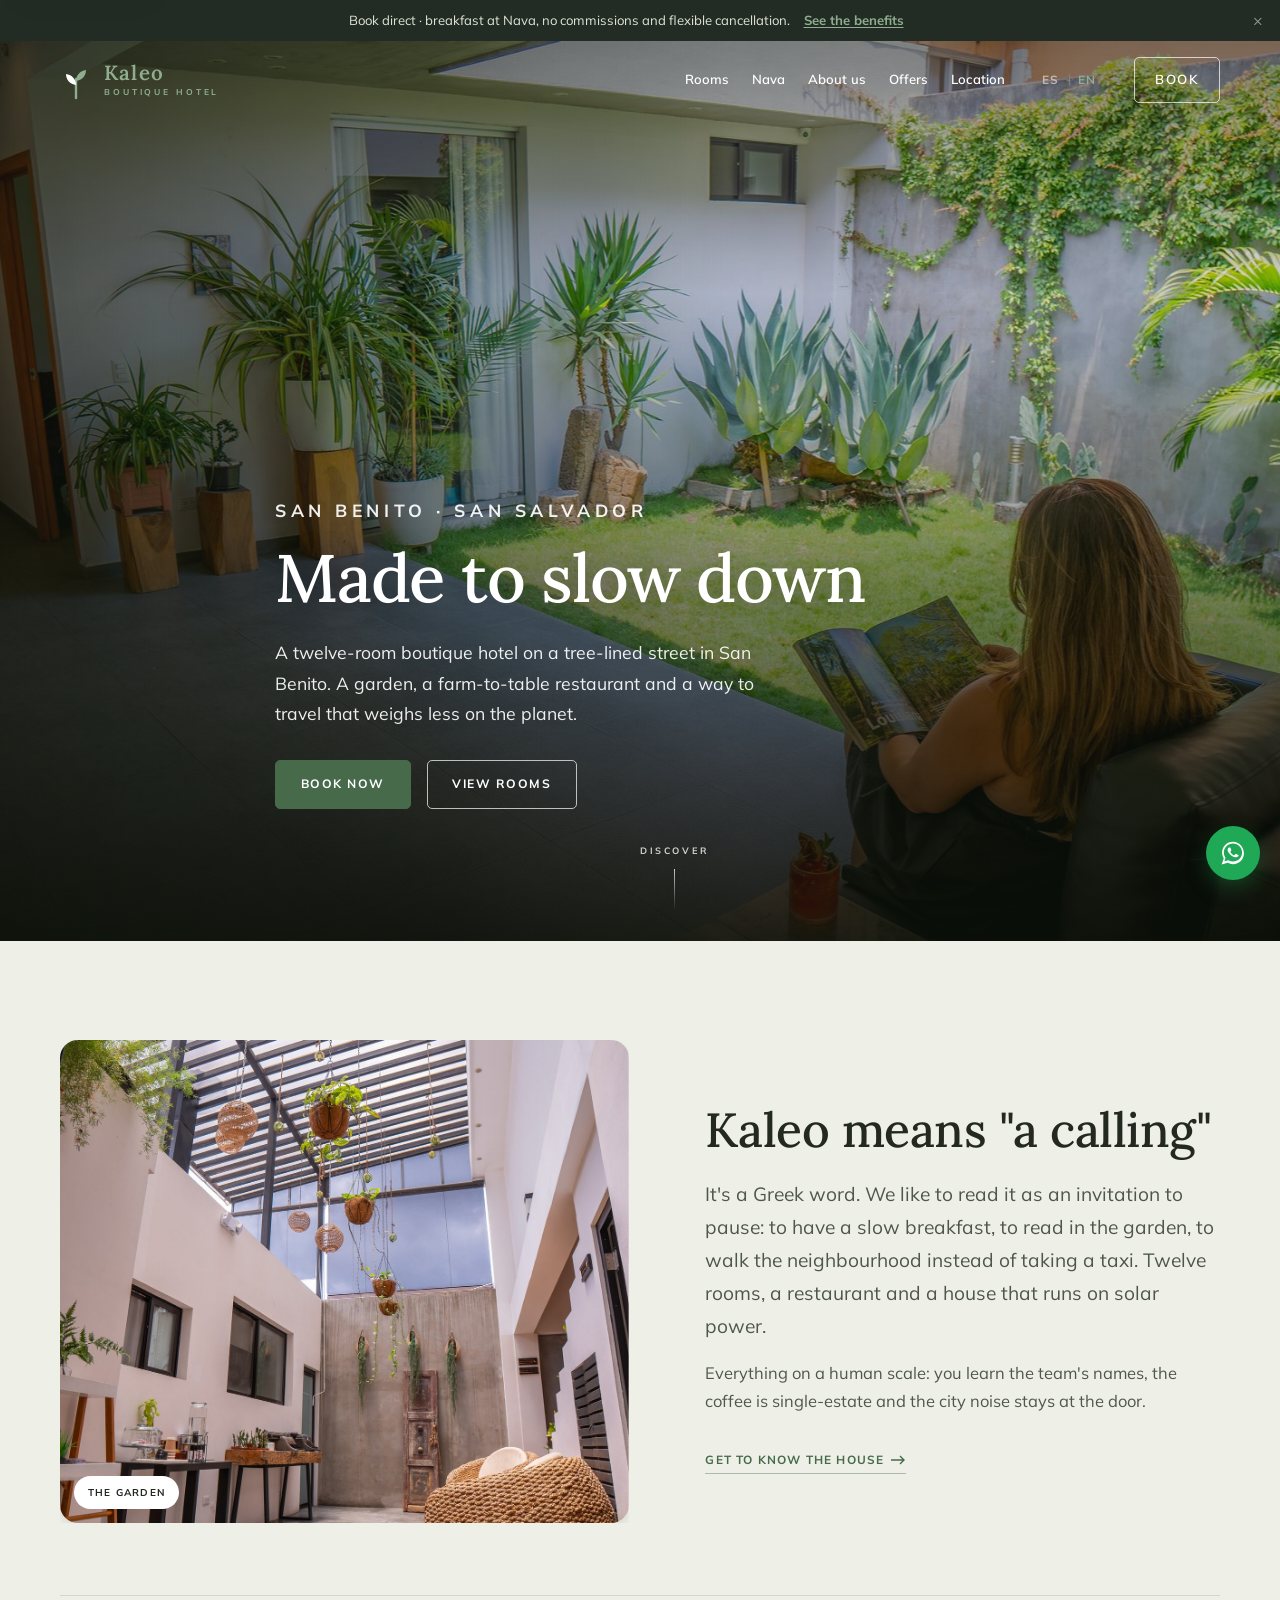
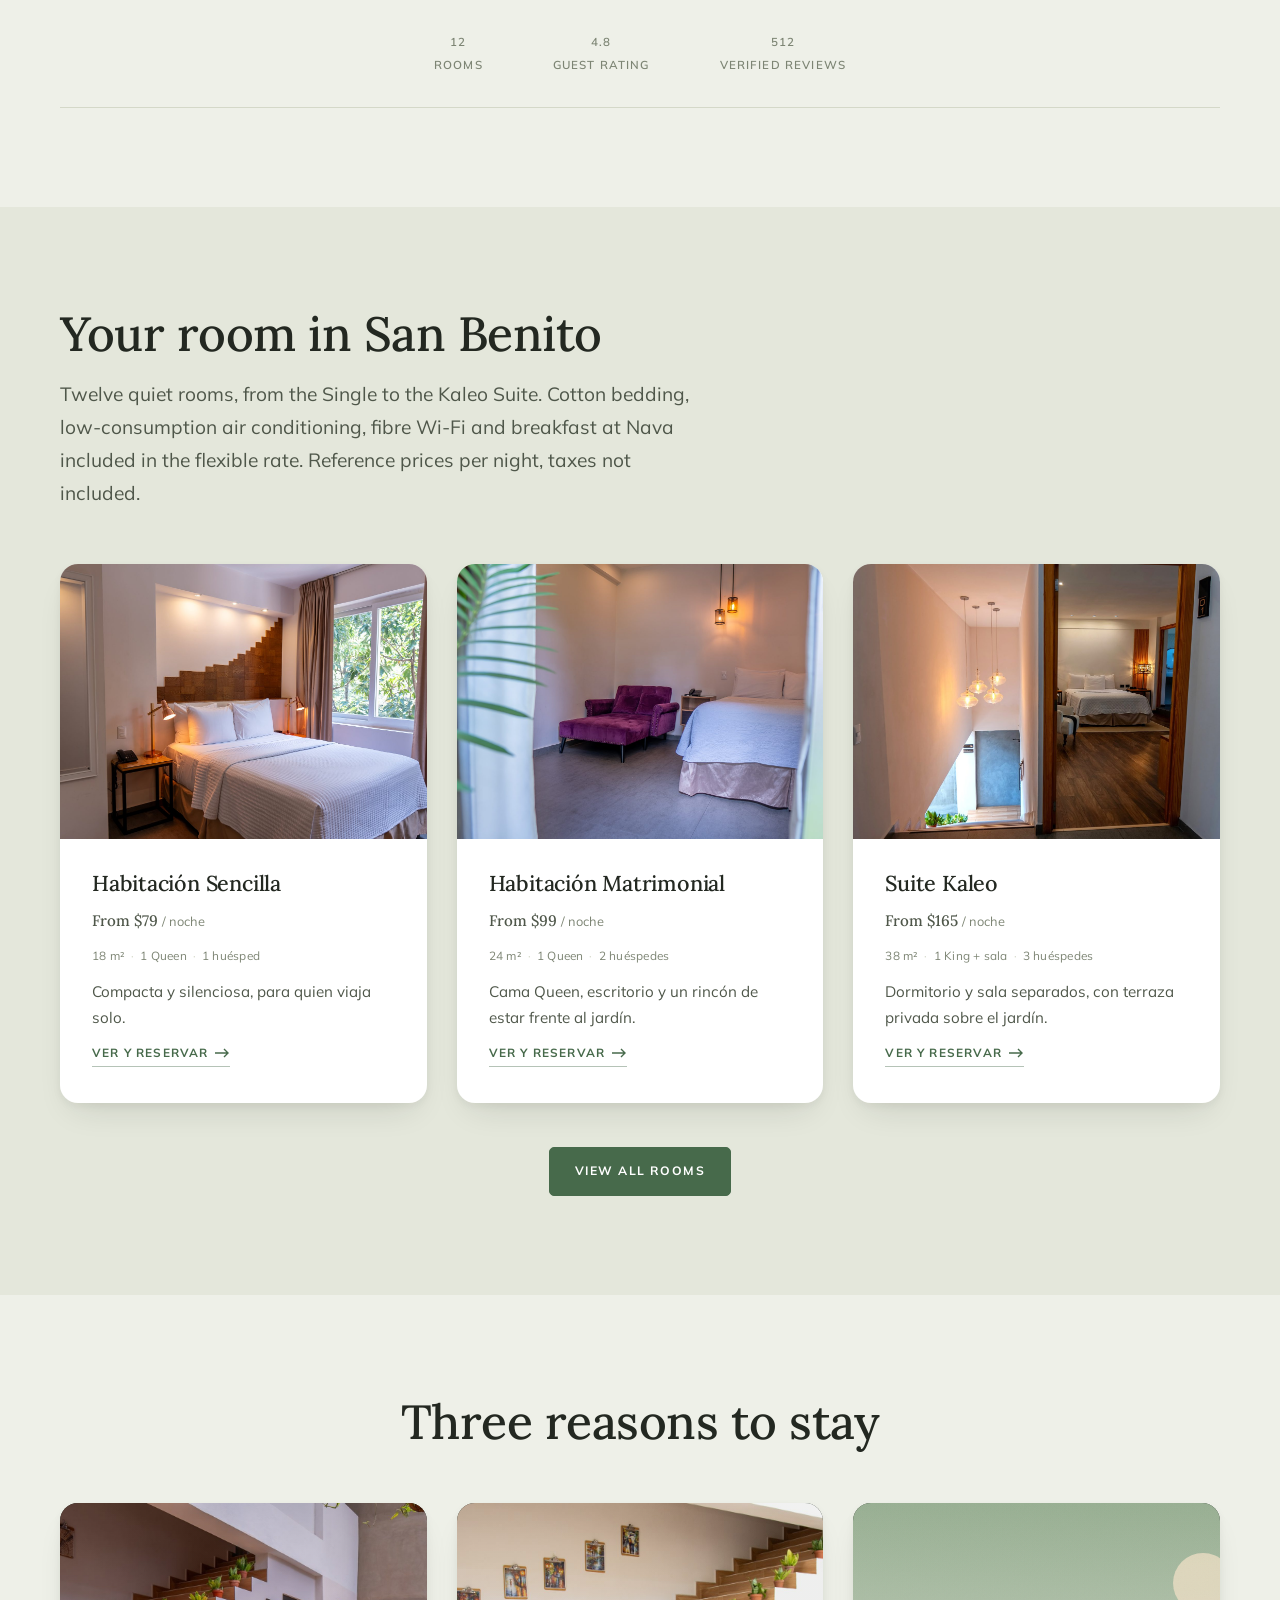
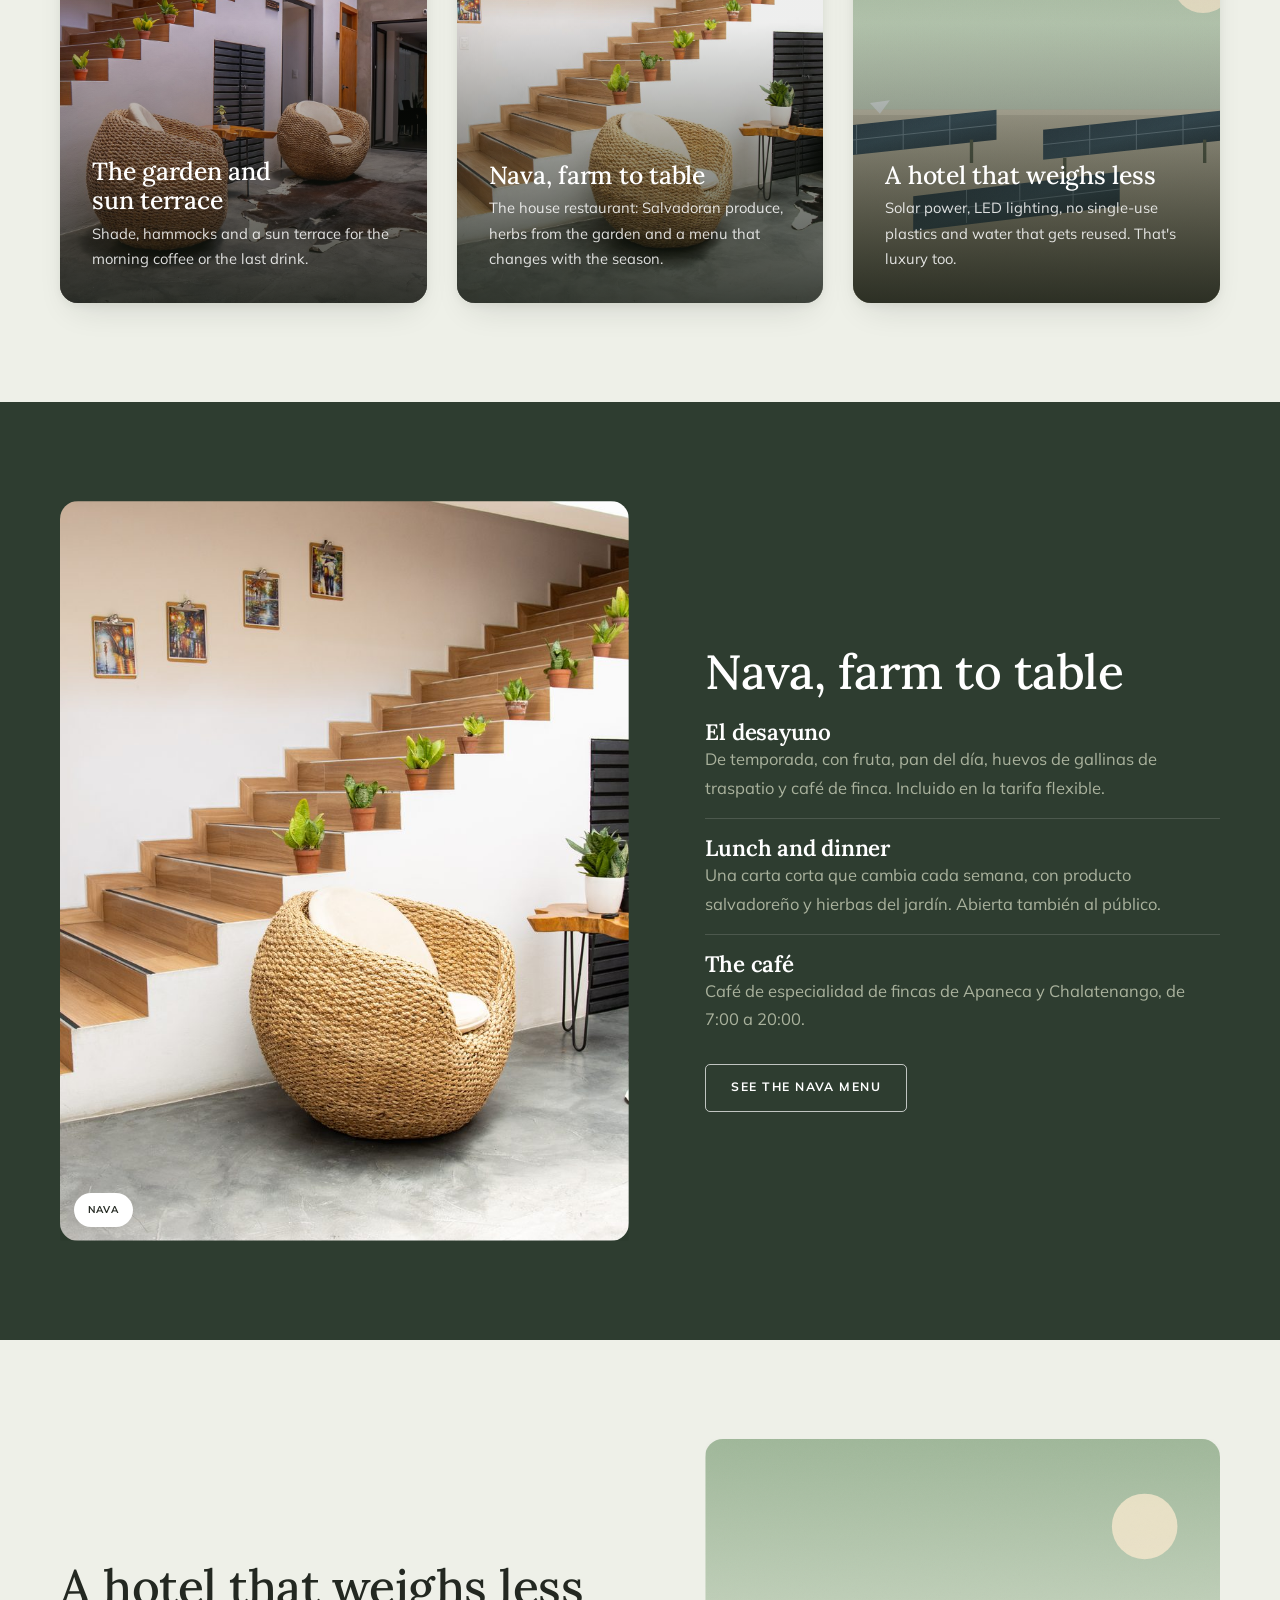
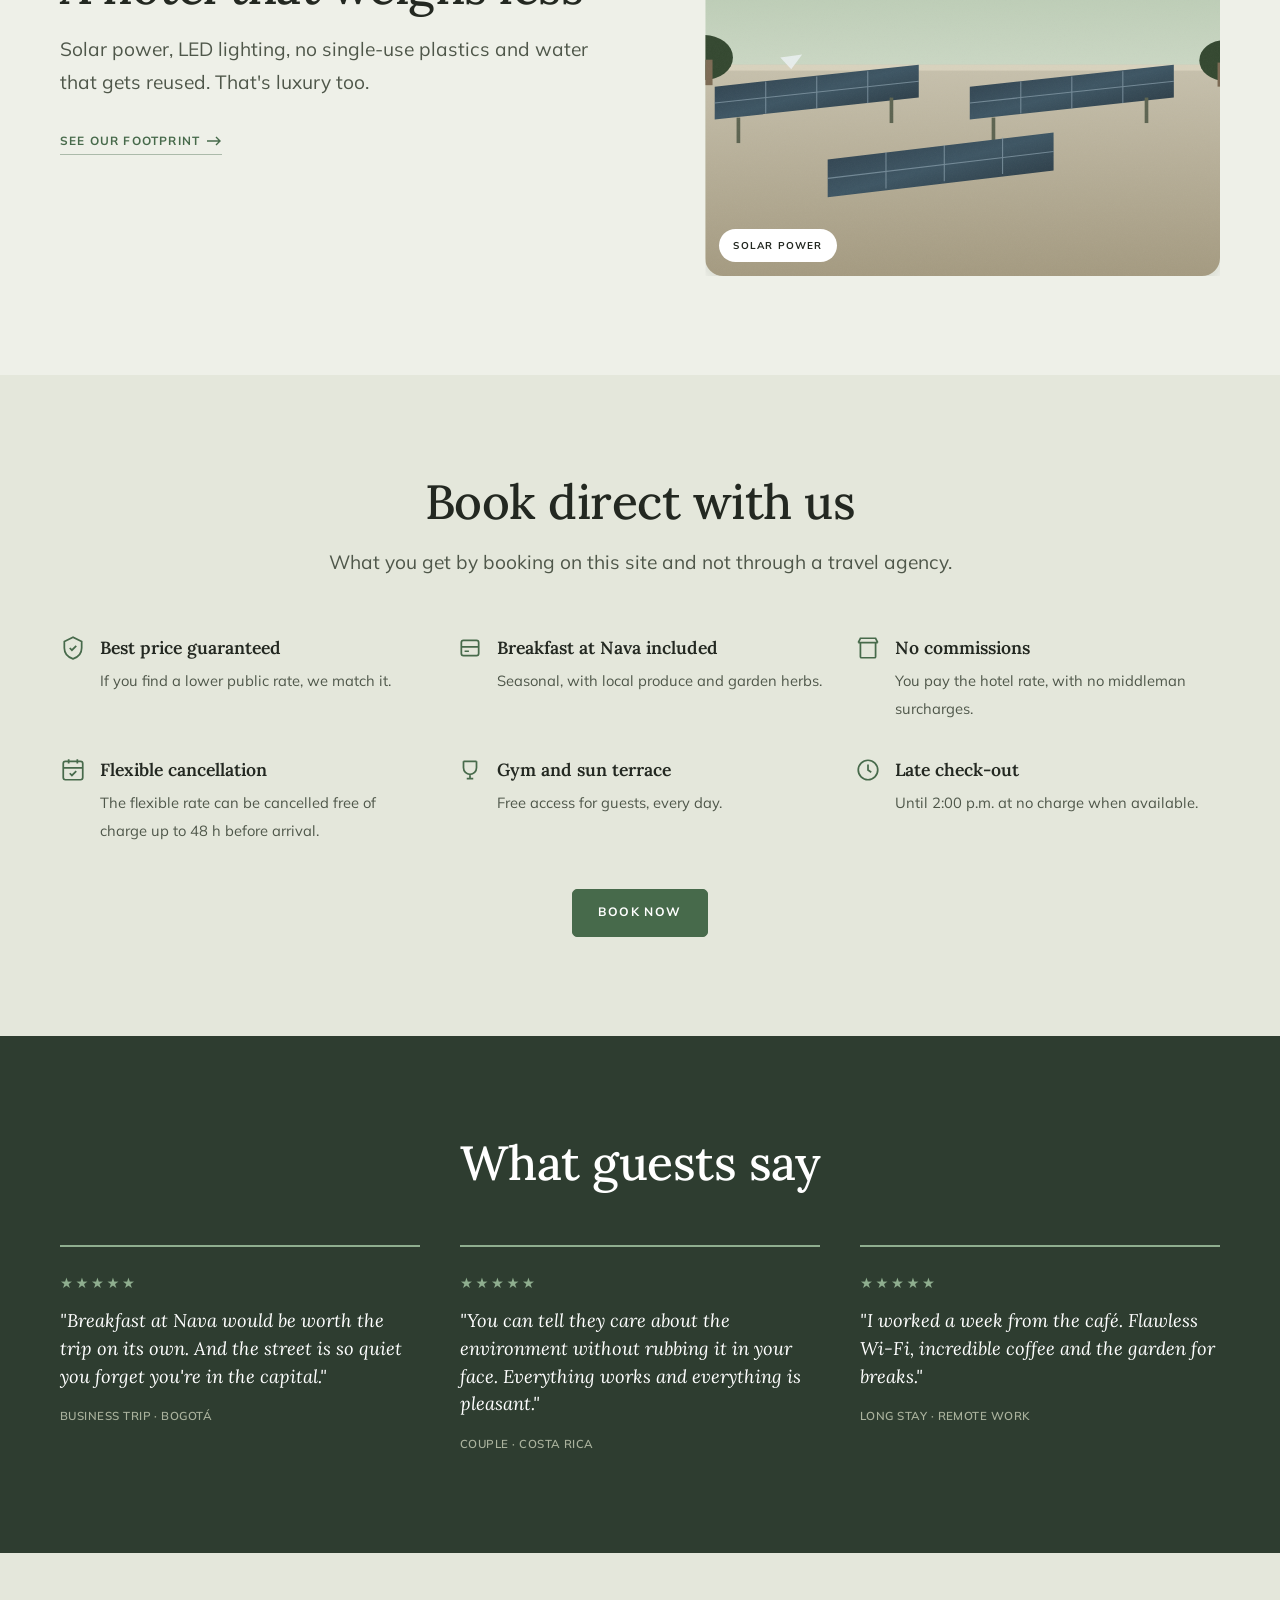
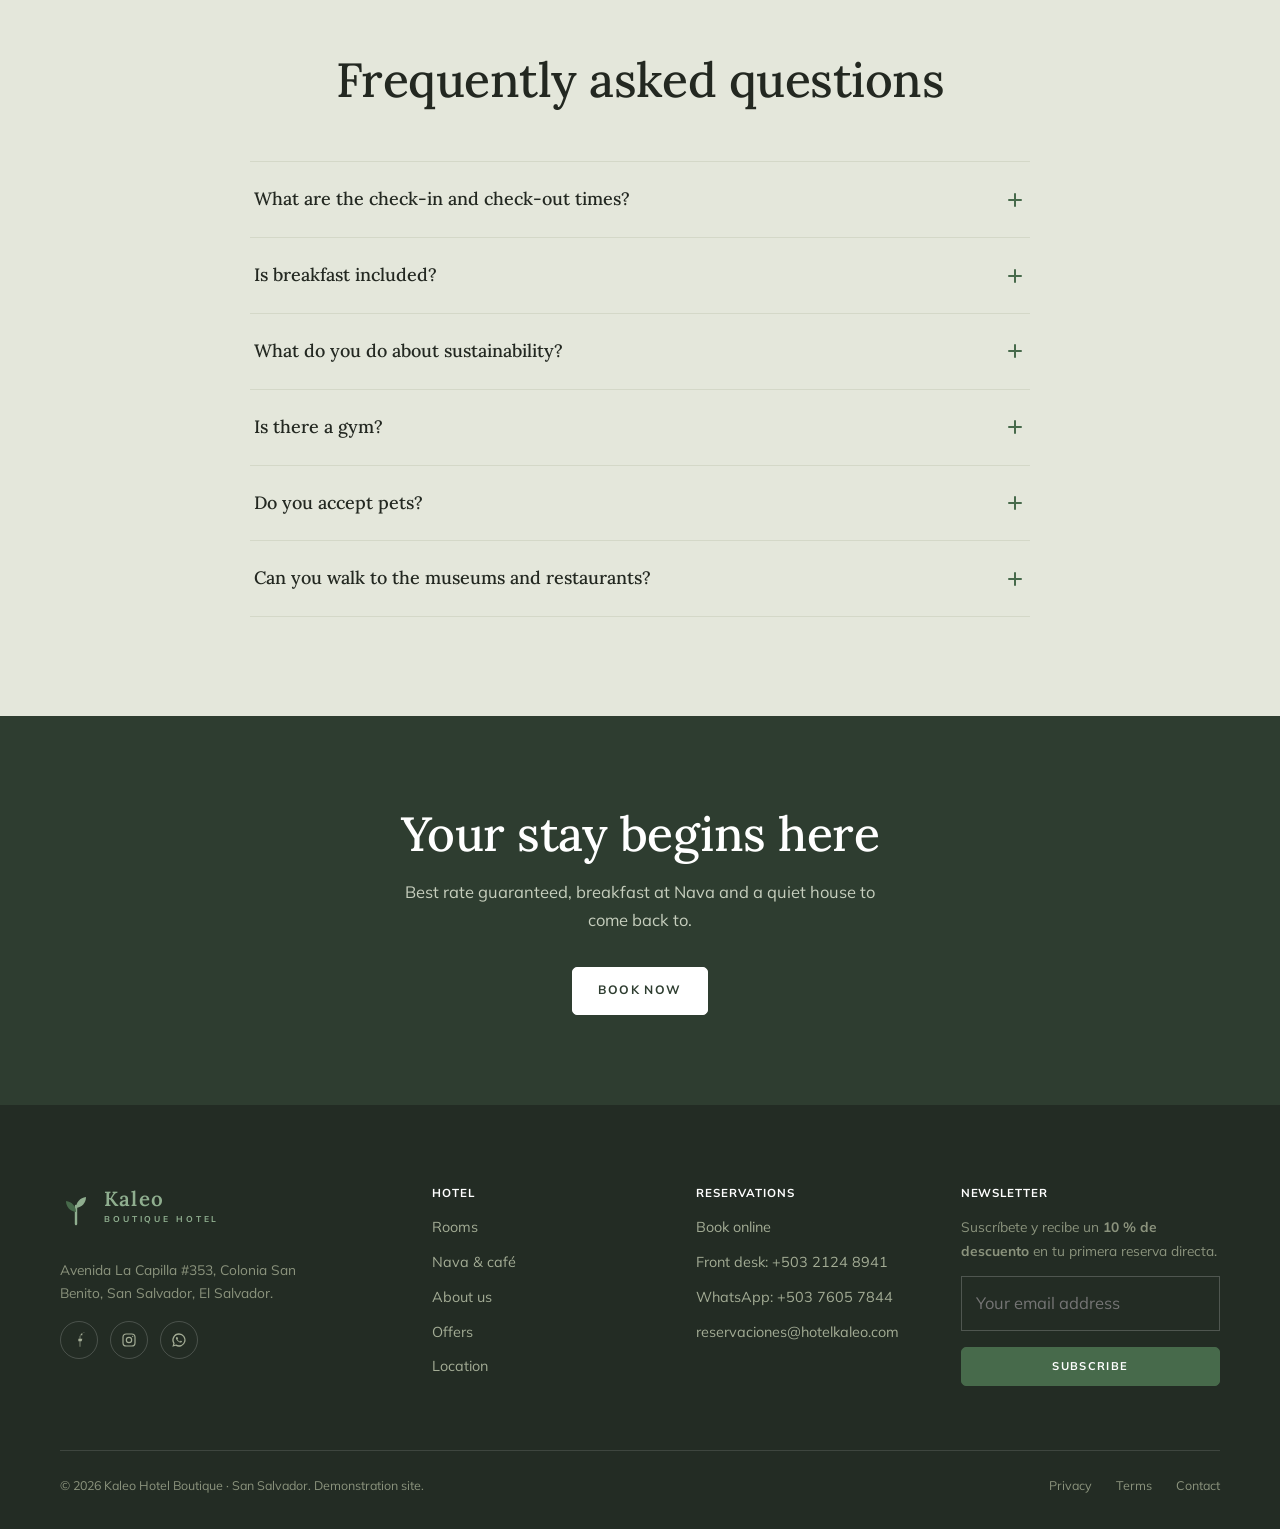
==== commit 7c55e054: "Kaleo: segunda pasada de UX (accesibilidad, estados, consistencia) Revisado con el enfoque de la ski" ====
--- a/index.html
+++ b/index.html
@@ -256,7 +256,7 @@
       <div class="perk"><svg viewBox="0 0 24 24" fill="none" stroke="currentColor" stroke-width="1.6"><path d="M6 4h12M6 4v6a6 6 0 0 0 12 0V4M9 20h6M12 16v4"/></svg><div><b>Gimnasio y sun terrace</b><span>Acceso libre para huéspedes, todos los días.</span></div></div>
       <div class="perk"><svg viewBox="0 0 24 24" fill="none" stroke="currentColor" stroke-width="1.6"><circle cx="12" cy="12" r="9"/><path d="M12 7v5l3 2"/></svg><div><b>Salida tardía</b><span>Hasta las 14:00 sin costo cuando hay disponibilidad.</span></div></div>
     </div>
-    <div class="center" style="margin-top:44px"><a class="btn btn--primary" href="reservar.html">Comprobar disponibilidad</a></div>
+    <div class="center" style="margin-top:44px"><a class="btn btn--primary" href="reservar.html">Reservar ahora</a></div>
   </div>
 </section>
 
@@ -308,7 +308,7 @@
   <div class="wrap--narrow">
     <h2 class="h-lg">Tu estancia empieza aquí</h2>
     <p>Mejor tarifa garantizada, desayuno en Nava y una casa tranquila a la que volver.</p>
-    <a class="btn btn--primary" href="reservar.html">Comprobar disponibilidad</a>
+    <a class="btn btn--primary" href="reservar.html">Reservar ahora</a>
   </div>
 </section>
 
--- a/assets/css/styles.css
+++ b/assets/css/styles.css
@@ -686,7 +686,13 @@
 
 /* ---------- Motor de reservas ---------- */
 .wizard { display: grid; grid-template-columns: 1fr 340px; gap: clamp(28px, 4vw, 52px); align-items: start; }
-@media (max-width: 940px) { .wizard { grid-template-columns: 1fr; } }
+@media (max-width: 940px) {
+  .wizard { grid-template-columns: 1fr; }
+  /* En móvil el resumen (fechas y total) va arriba, visible al llegar
+     al paso, en vez de quedar debajo de todo el formulario. */
+  #wizard-summary { order: -1; }
+  #wizard-summary .summary { position: static; }
+}
 
 .steps { display: flex; gap: var(--s-2); margin-bottom: var(--s-7); flex-wrap: wrap; }
 .steps li {
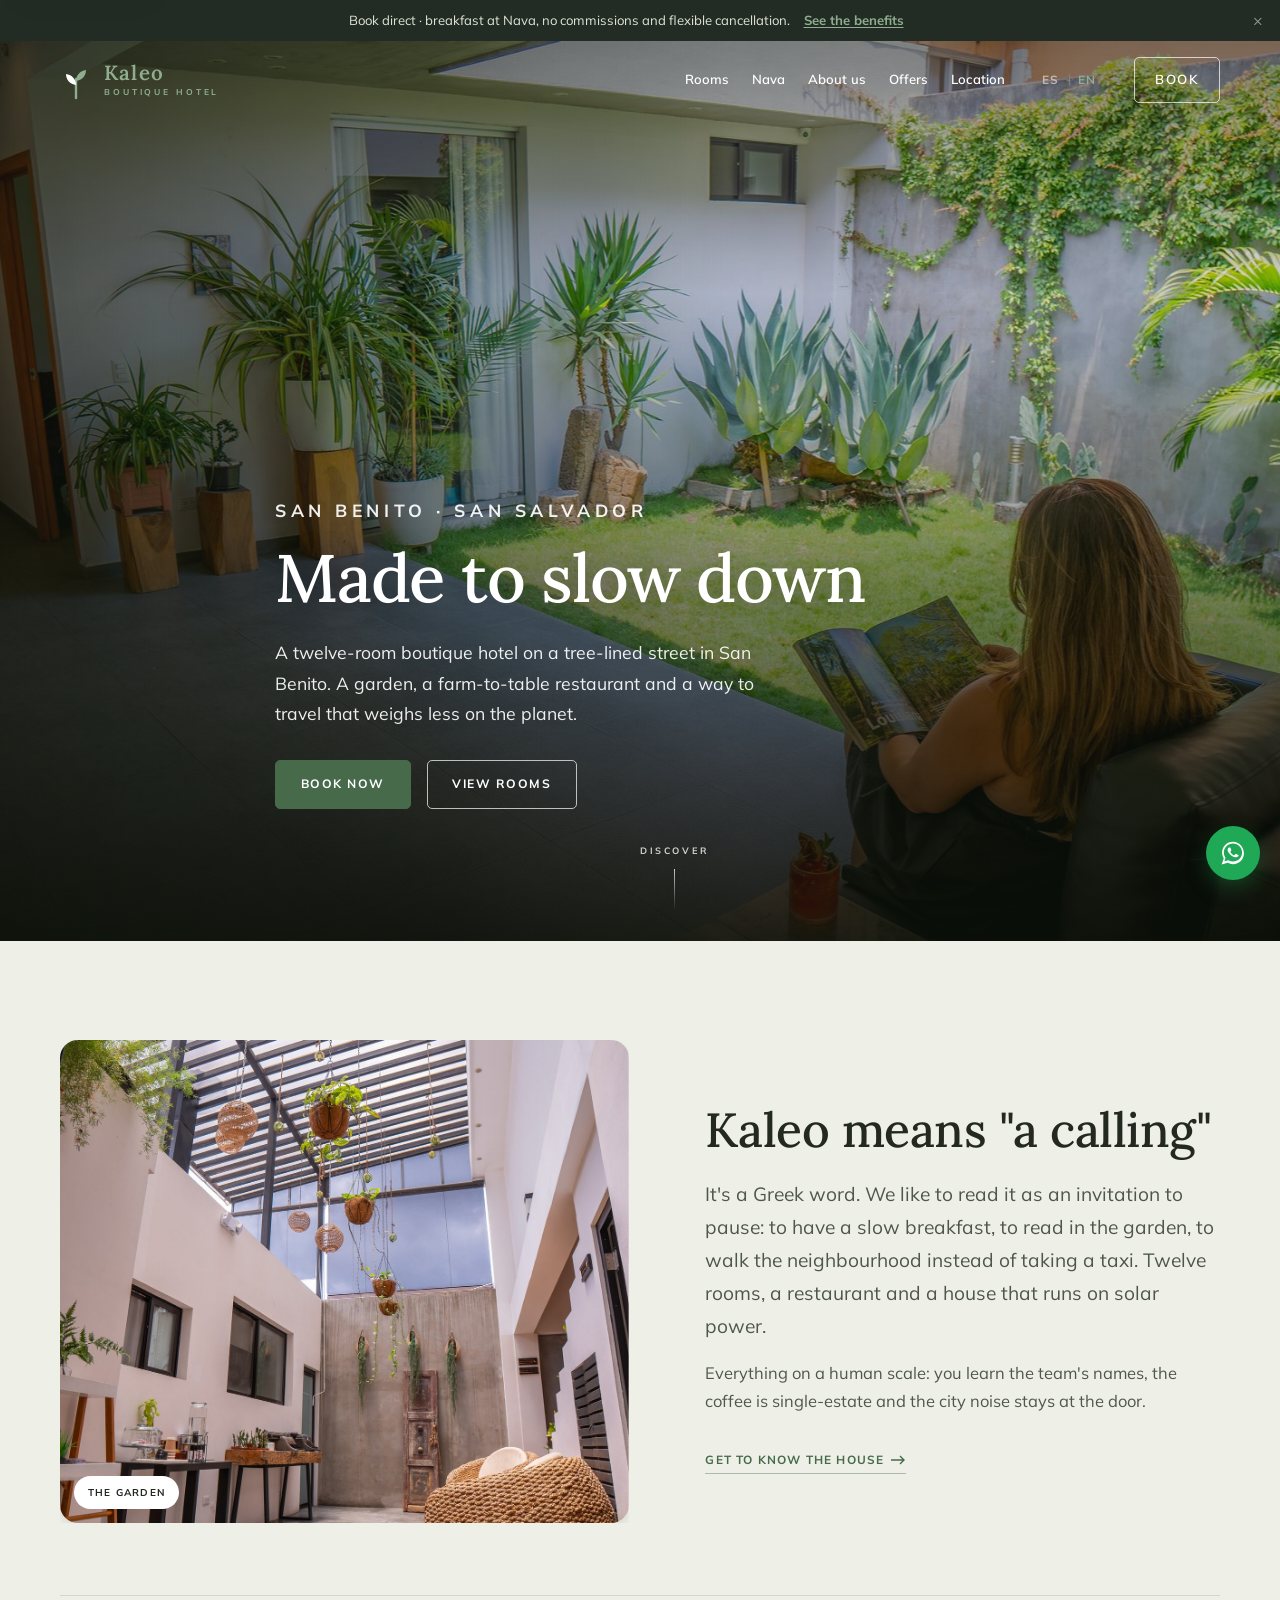
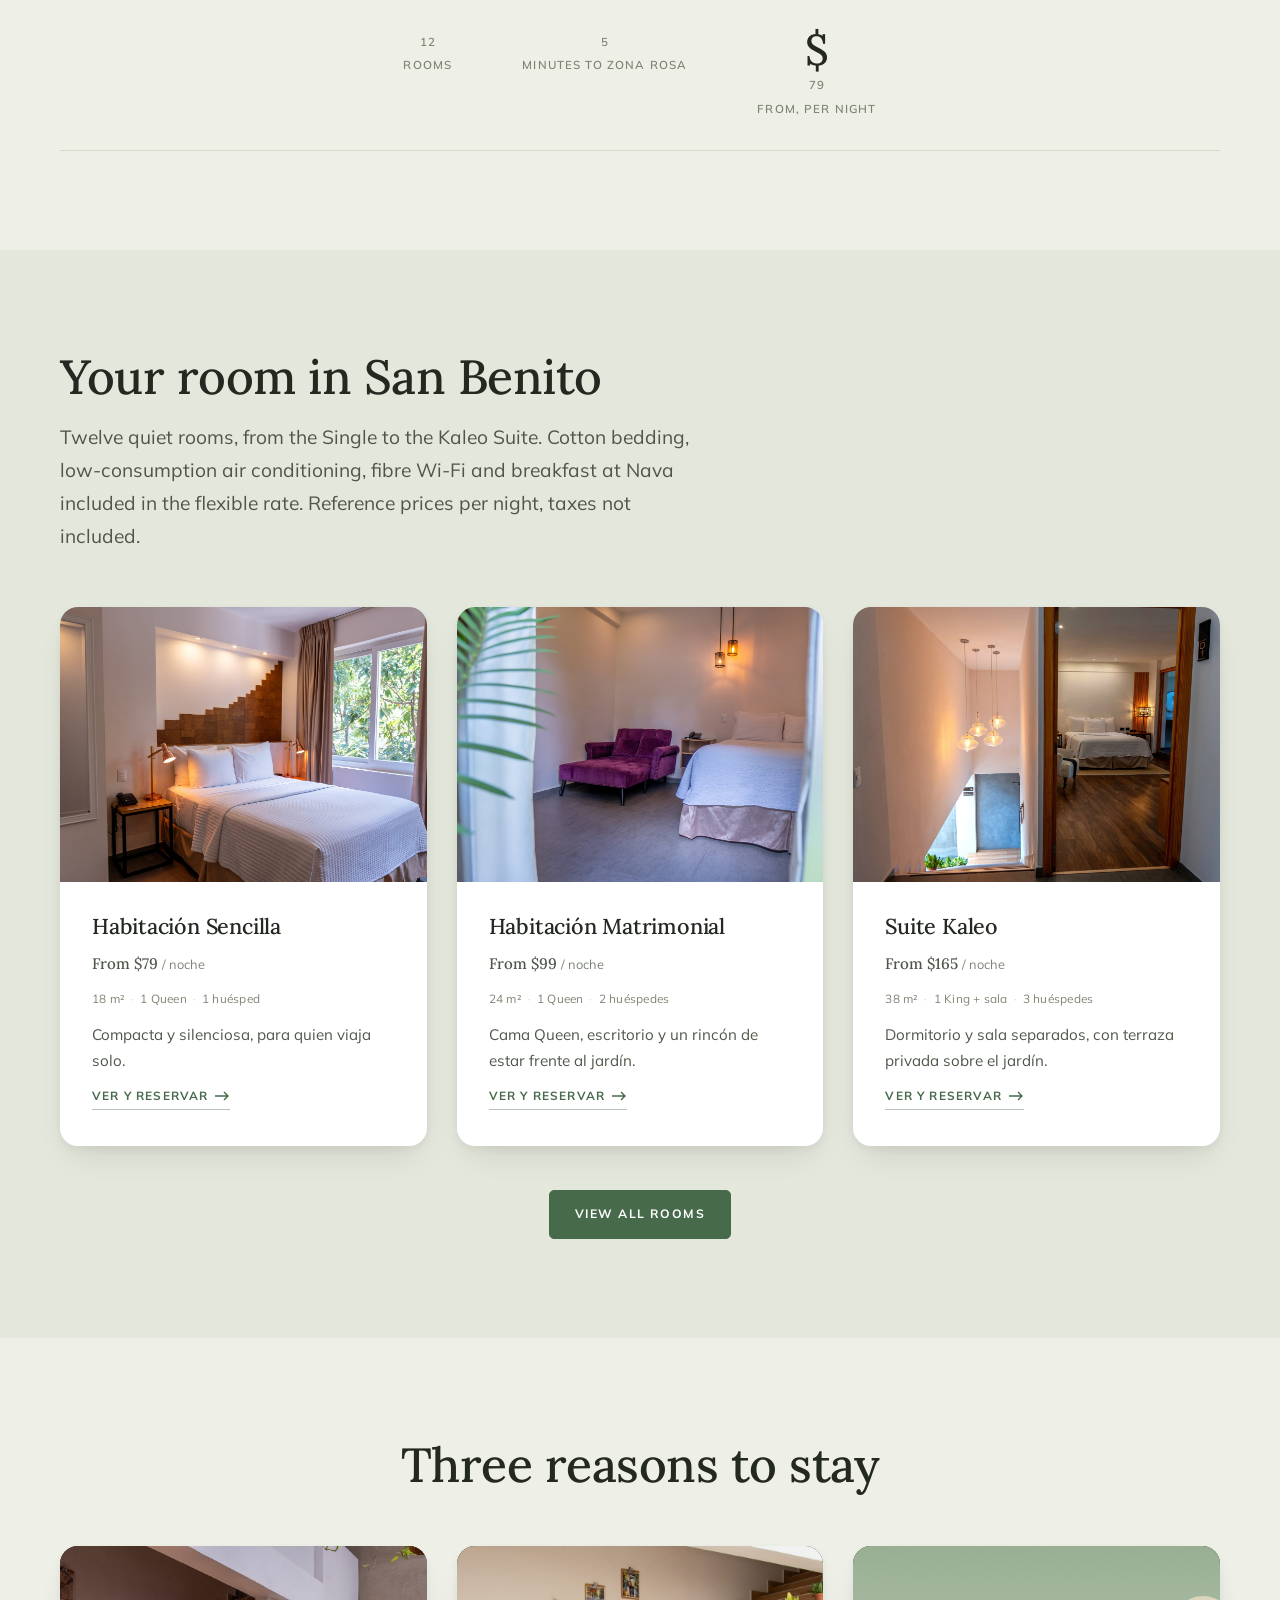
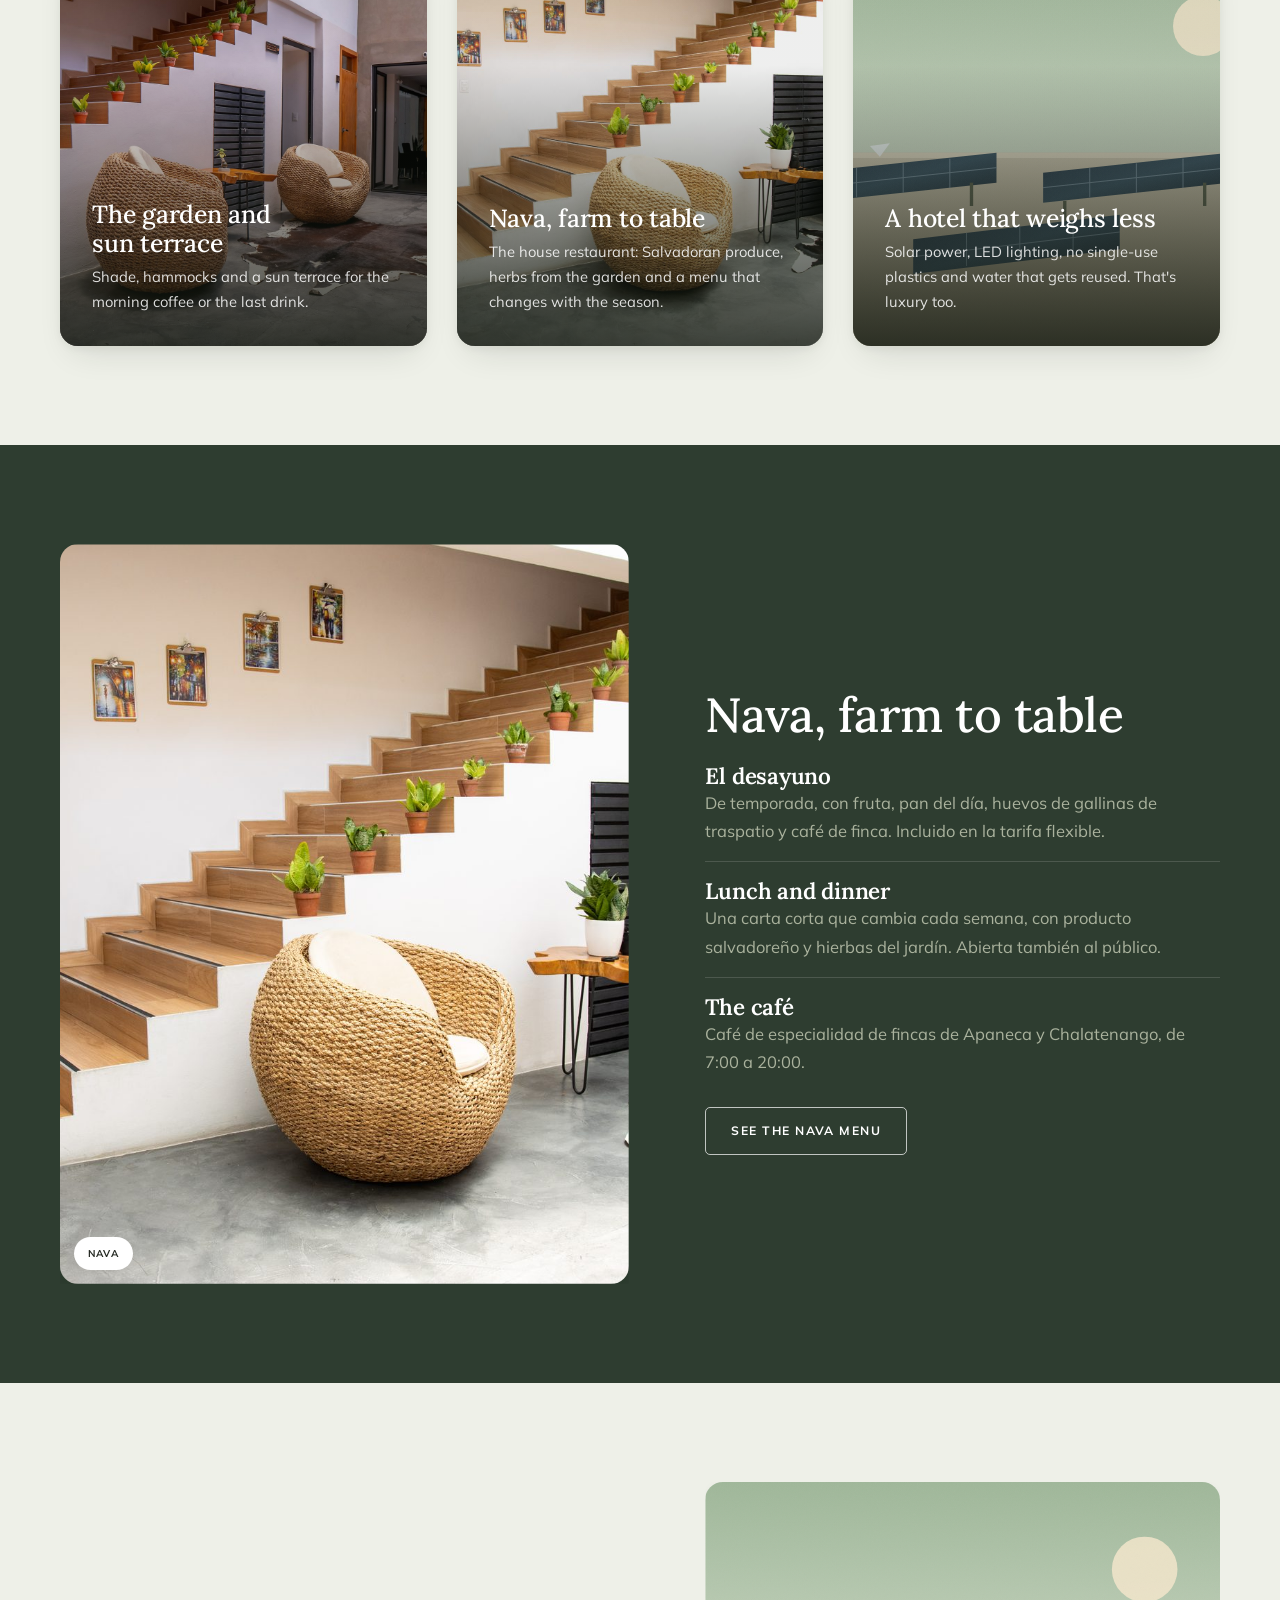
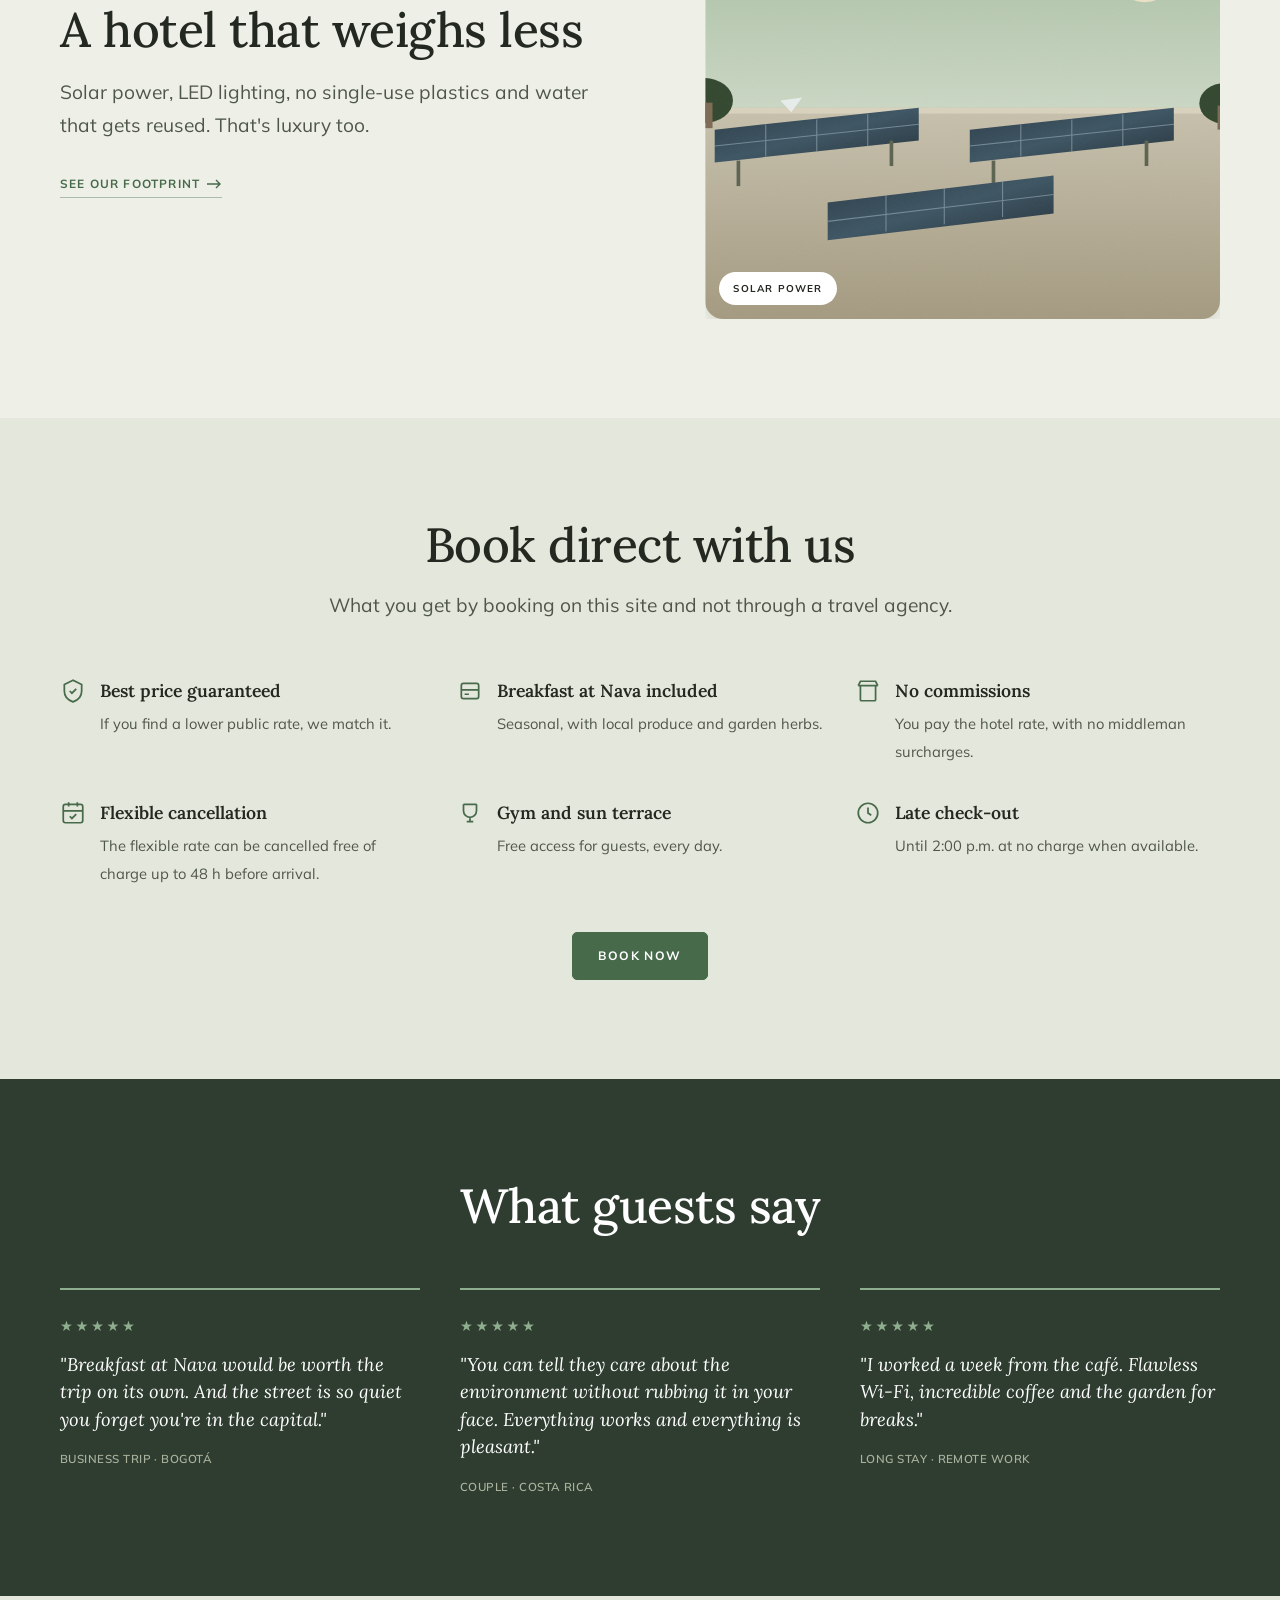
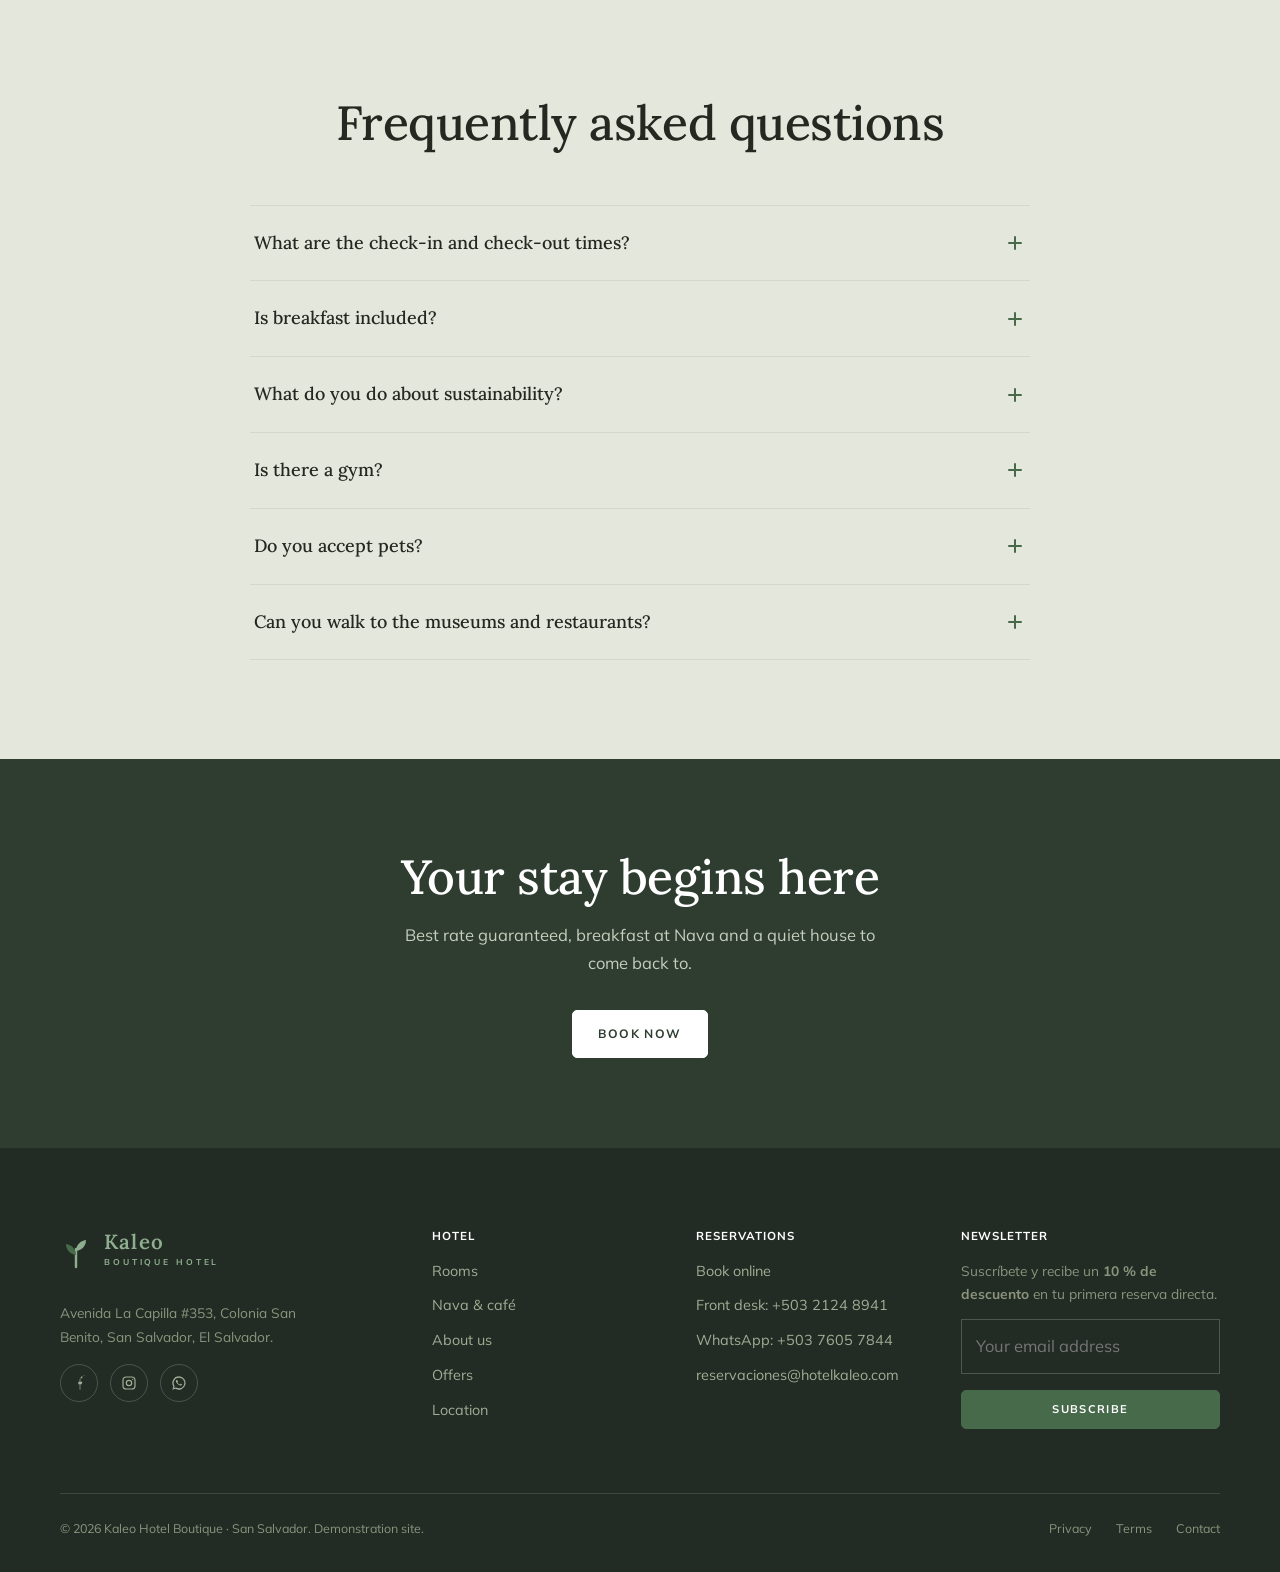
==== commit f42398c6: "Kaleo: cinco mejoras de UX pendientes 1. Datos estructurados: se quita aggregateRating (512 reseñas," ====
--- a/index.html
+++ b/index.html
@@ -24,7 +24,6 @@
   "name": "Kaleo Hotel Boutique",
   "description": "Hotel boutique de 12 habitaciones con jardín y restaurante de la huerta a la mesa, en Colonia San Benito, San Salvador.",
   "starRating": { "@type": "Rating", "ratingValue": "3" },
-  "aggregateRating": { "@type": "AggregateRating", "ratingValue": "4.8", "reviewCount": "512" },
   "address": {
     "@type": "PostalAddress",
     "streetAddress": "Avenida La Capilla #353, Colonia San Benito",
@@ -122,8 +121,8 @@
   <div class="wrap" style="margin-top:clamp(48px,8vh,90px)">
     <div class="stats reveal">
       <div class="stat"><b><span class="count" data-count="12">0</span></b><span>Habitaciones</span></div>
-      <div class="stat"><b><span class="count" data-count="4.8" data-decimals="1">0</span></b><span>Calificación de huéspedes</span></div>
-      <div class="stat"><b><span class="count" data-count="512">0</span></b><span>Reseñas verificadas</span></div>
+      <div class="stat"><b><span class="count" data-count="5">0</span></b><span>Minutos a la Zona Rosa</span></div>
+      <div class="stat"><b>$<span class="count" data-count="79">0</span></b><span>Desde, por noche</span></div>
     </div>
   </div>
 </section>
@@ -136,36 +135,36 @@
       <p class="lede">Doce habitaciones tranquilas, de la Sencilla a la Suite Kaleo. Ropa de cama de algodón, aire acondicionado de bajo consumo, Wi-Fi de fibra y desayuno en Nava incluido en la tarifa flexible. Precios de referencia por noche, sin impuestos.</p>
     </div>
     <div class="grid grid--3">
-      <article class="card reveal" style="--i:0">
+      <a class="card reveal" style="--i:0" href="habitaciones.html#sencilla">
         <div class="card__media"><img src="assets/img/hotel/room-single.jpg" alt="Habitación Sencilla con cama Queen" loading="lazy"></div>
         <div class="card__body">
           <h3>Habitación Sencilla</h3>
           <p class="card__price"><span>Desde</span> $79 <small>/ noche</small></p>
           <div class="card__meta"><span>18 m²</span><span>1 Queen</span><span>1 huésped</span></div>
           <p>Compacta y silenciosa, para quien viaja solo.</p>
-          <a class="link-arrow" href="habitaciones.html#sencilla">Ver y reservar <svg width="16" height="10" viewBox="0 0 16 10" fill="none"><path d="M1 5h13M10 1l4 4-4 4" stroke="currentColor" stroke-width="1.4"/></svg></a>
+          <span class="link-arrow">Ver y reservar <svg width="16" height="10" viewBox="0 0 16 10" fill="none"><path d="M1 5h13M10 1l4 4-4 4" stroke="currentColor" stroke-width="1.4"/></svg></span>
         </div>
-      </article>
-      <article class="card reveal" style="--i:1">
+      </a>
+      <a class="card reveal" style="--i:1" href="habitaciones.html#matrimonial">
         <div class="card__media"><img src="assets/img/hotel/room-matrimonial.jpg" alt="Habitación Matrimonial con cama Queen y rincón de estar" loading="lazy"></div>
         <div class="card__body">
           <h3>Habitación Matrimonial</h3>
           <p class="card__price"><span>Desde</span> $99 <small>/ noche</small></p>
           <div class="card__meta"><span>24 m²</span><span>1 Queen</span><span>2 huéspedes</span></div>
           <p>Cama Queen, escritorio y un rincón de estar frente al jardín.</p>
-          <a class="link-arrow" href="habitaciones.html#matrimonial">Ver y reservar <svg width="16" height="10" viewBox="0 0 16 10" fill="none"><path d="M1 5h13M10 1l4 4-4 4" stroke="currentColor" stroke-width="1.4"/></svg></a>
+          <span class="link-arrow">Ver y reservar <svg width="16" height="10" viewBox="0 0 16 10" fill="none"><path d="M1 5h13M10 1l4 4-4 4" stroke="currentColor" stroke-width="1.4"/></svg></span>
         </div>
-      </article>
-      <article class="card reveal" style="--i:2">
+      </a>
+      <a class="card reveal" style="--i:2" href="habitaciones.html#suite">
         <div class="card__media"><img src="assets/img/hotel/suite.jpg" alt="Suite Kaleo con sala de estar y terraza privada" loading="lazy"></div>
         <div class="card__body">
           <h3>Suite Kaleo</h3>
           <p class="card__price"><span>Desde</span> $165 <small>/ noche</small></p>
           <div class="card__meta"><span>38 m²</span><span>1 King + sala</span><span>3 huéspedes</span></div>
           <p>Dormitorio y sala separados, con terraza privada sobre el jardín.</p>
-          <a class="link-arrow" href="habitaciones.html#suite">Ver y reservar <svg width="16" height="10" viewBox="0 0 16 10" fill="none"><path d="M1 5h13M10 1l4 4-4 4" stroke="currentColor" stroke-width="1.4"/></svg></a>
+          <span class="link-arrow">Ver y reservar <svg width="16" height="10" viewBox="0 0 16 10" fill="none"><path d="M1 5h13M10 1l4 4-4 4" stroke="currentColor" stroke-width="1.4"/></svg></span>
         </div>
-      </article>
+      </a>
     </div>
     <div class="center" style="margin-top:44px"><a class="btn btn--primary" href="habitaciones.html">Ver todas las habitaciones</a></div>
   </div>
--- a/assets/css/styles.css
+++ b/assets/css/styles.css
@@ -530,6 +530,10 @@
 .card__meta span + span::before { content: "·"; margin: 0 .5em; color: var(--hairline); }
 .card__body p { color: var(--ink-2); font-size: .95rem; }
 .card__body .link-arrow { margin-top: auto; align-self: flex-start; }
+/* La tarjeta entera es un enlace: el "Ver y reservar" reacciona al
+   hover de toda la tarjeta, no solo al de su texto. */
+.card:hover .link-arrow { gap: .82em; color: var(--ink); border-color: var(--ink); }
+.card:hover .link-arrow svg { transform: translateX(3px); }
 
 .feature {
   position: relative; overflow: hidden; min-height: 400px; isolation: isolate;
@@ -709,6 +713,30 @@
 .steps li.active { color: var(--ink); }
 .steps li.active i { background: var(--sage); border-color: var(--sage); color: #fff; }
 .steps li.done i { background: var(--forest); border-color: var(--forest); color: #fff; }
+/* Los pasos ya completados se pueden pulsar para volver a ellos. */
+.steps__jump {
+  display: inline-flex; align-items: center; gap: 9px;
+  font: inherit; color: inherit; letter-spacing: inherit; text-transform: inherit;
+  padding: 0; cursor: pointer;
+  transition: color .2s var(--ease);
+}
+.steps__jump:hover { color: var(--ink); }
+.steps__jump:hover i { border-color: var(--sage); }
+
+.rate-more { border-top: 1px solid var(--hairline); }
+.rate-more > summary {
+  cursor: pointer; list-style: none;
+  padding: var(--s-4) 0 calc(var(--s-4) - 4px);
+  font-family: var(--font-body); font-size: .72rem; font-weight: 700;
+  letter-spacing: .1em; text-transform: uppercase; color: var(--sage);
+  display: flex; align-items: center; gap: 8px;
+}
+.rate-more > summary::-webkit-details-marker { display: none; }
+.rate-more > summary::after {
+  content: "+"; margin-left: -2px; font-size: 1.05rem; line-height: 1;
+}
+.rate-more[open] > summary::after { content: "–"; }
+.rate-more[open] > summary { color: var(--ink); }
 
 .wizard-panel { display: none; }
 .wizard-panel.active { display: block; animation: fadeup .45s var(--ease-out); }
